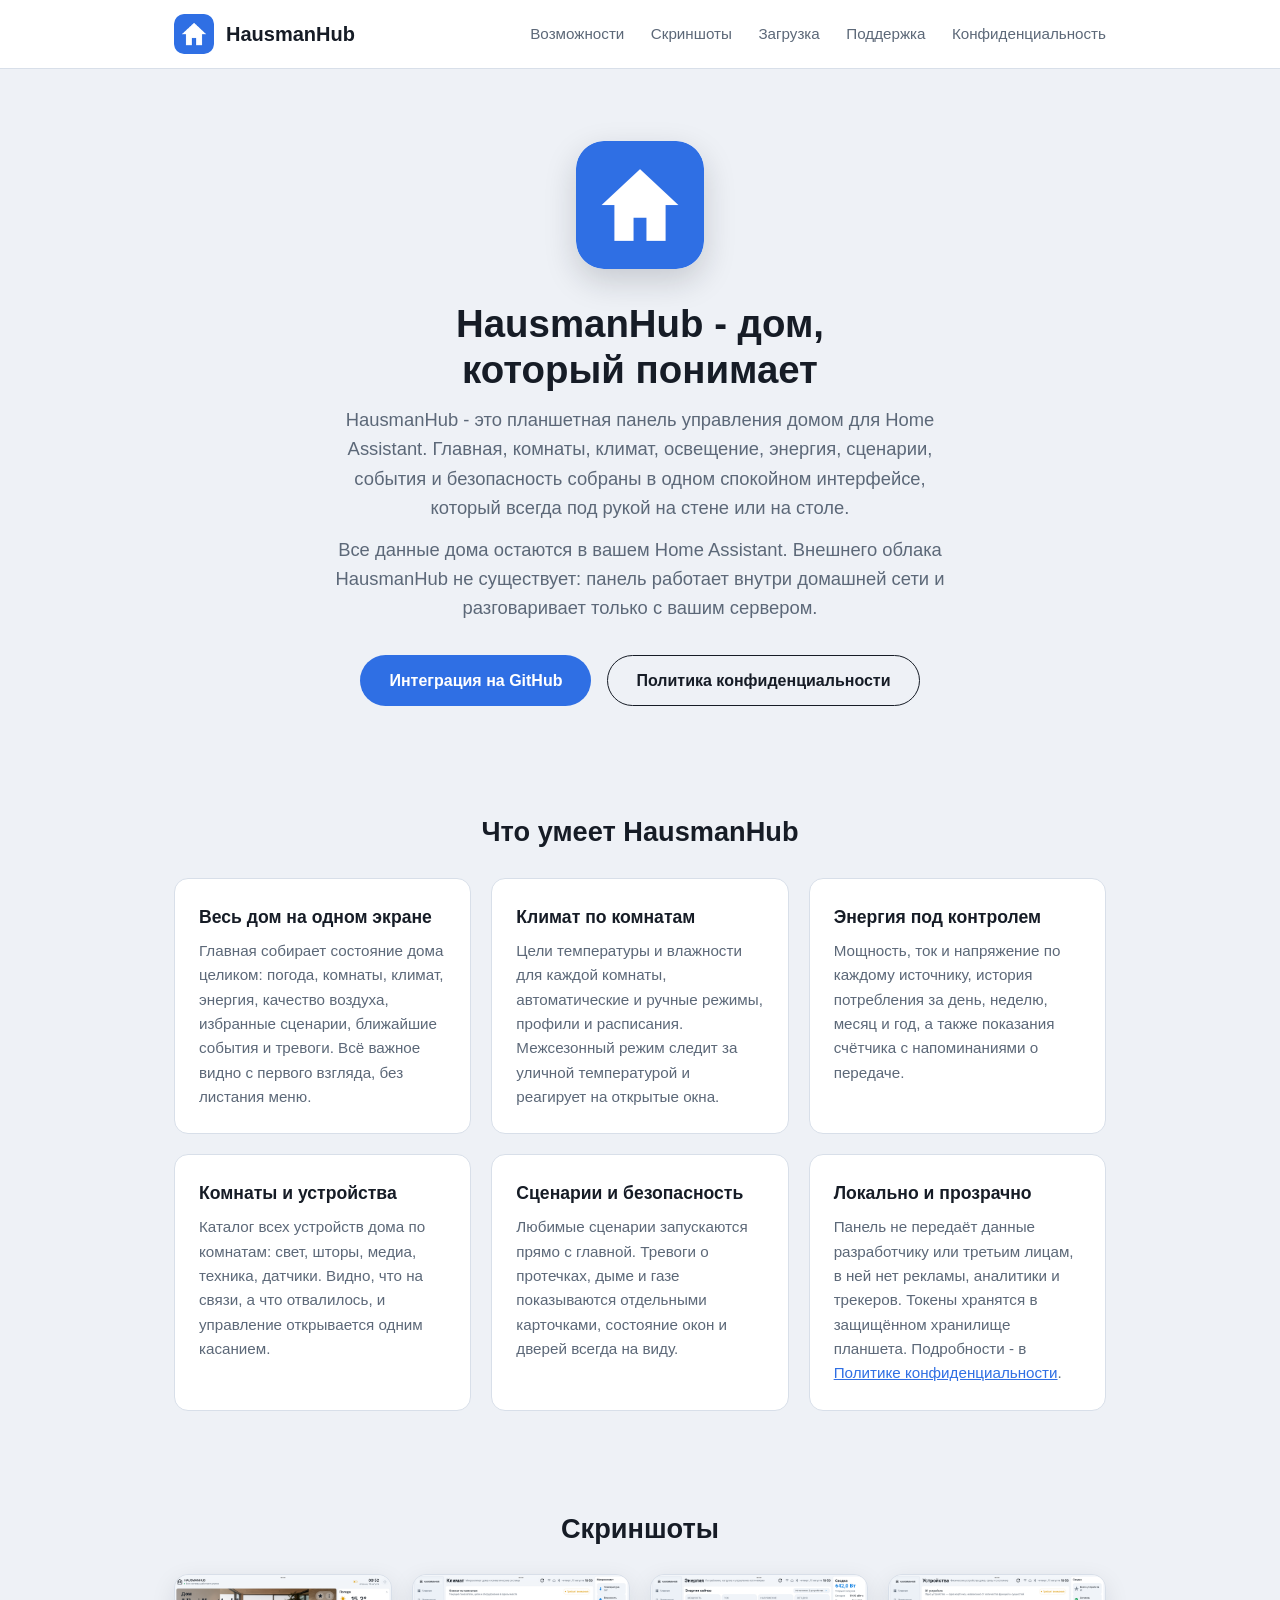
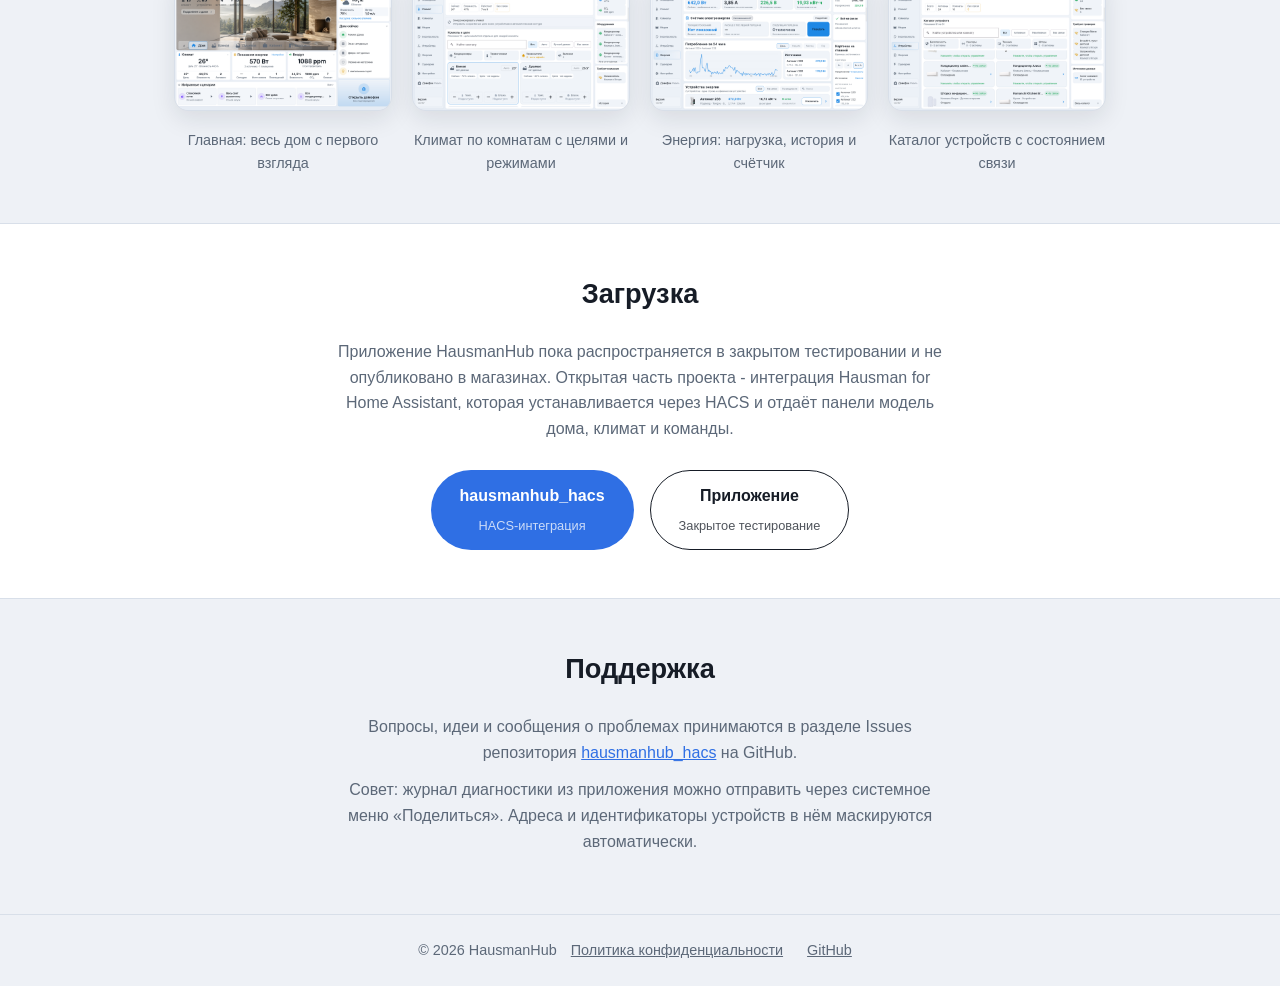
==== index.html @ b97f10c4 "site: продуктовый сайт hausmanhub.ru (главная, политика конфиденциальности, ассеты)" ====
<!DOCTYPE html>
<html lang="ru">
<head>
  <meta charset="UTF-8">
  <meta name="viewport" content="width=device-width, initial-scale=1.0">
  <title>HausmanHub - дом, который понимает</title>
  <meta name="description" content="HausmanHub - планшетная панель управления домом для Home Assistant: главная, комнаты, климат, освещение, энергия, сценарии, события и безопасность. Все данные остаются в вашем Home Assistant.">
  <link rel="canonical" href="https://hausmanhub.ru/">
  <link rel="redirect_uri" href="hausmanhub://auth-callback">
  <link rel="icon" type="image/png" href="assets/favicon-64.png">
  <link rel="apple-touch-icon" href="assets/apple-touch-icon.png">
  <link rel="stylesheet" href="styles.css">
</head>
<body>
  <header class="site-header">
    <div class="container">
      <a class="brand" href="./">
        <img src="assets/favicon-64.png" alt="Логотип HausmanHub">
        HausmanHub
      </a>
      <nav class="site-nav">
        <a href="#features">Возможности</a>
        <a href="#screenshots">Скриншоты</a>
        <a href="#download">Загрузка</a>
        <a href="#support">Поддержка</a>
        <a href="privacy.html">Конфиденциальность</a>
      </nav>
    </div>
  </header>

  <main>
    <section class="hero">
      <div class="container">
        <img class="app-icon" src="assets/icon-512.png" alt="Иконка HausmanHub">
        <h1>HausmanHub - дом,<br>который понимает</h1>
        <p class="tagline">
          HausmanHub - это планшетная панель управления домом для Home Assistant.
          Главная, комнаты, климат, освещение, энергия, сценарии, события и
          безопасность собраны в одном спокойном интерфейсе, который всегда под
          рукой на стене или на столе.
        </p>
        <p class="tagline">
          Все данные дома остаются в вашем Home Assistant. Внешнего облака
          HausmanHub не существует: панель работает внутри домашней сети и
          разговаривает только с вашим сервером.
        </p>
        <div class="button-row">
          <a class="btn btn-primary" href="https://github.com/shumkiiv/hausmanhub_hacs">Интеграция на GitHub</a>
          <a class="btn btn-secondary" href="privacy.html">Политика конфиденциальности</a>
        </div>
      </div>
    </section>

    <section id="features">
      <div class="container">
        <h2>Что умеет HausmanHub</h2>
        <div class="features-grid">
          <div class="feature-card">
            <h3>Весь дом на одном экране</h3>
            <p>
              Главная собирает состояние дома целиком: погода, комнаты, климат,
              энергия, качество воздуха, избранные сценарии, ближайшие события и
              тревоги. Всё важное видно с первого взгляда, без листания меню.
            </p>
          </div>
          <div class="feature-card">
            <h3>Климат по комнатам</h3>
            <p>
              Цели температуры и влажности для каждой комнаты, автоматические и
              ручные режимы, профили и расписания. Межсезонный режим следит за
              уличной температурой и реагирует на открытые окна.
            </p>
          </div>
          <div class="feature-card">
            <h3>Энергия под контролем</h3>
            <p>
              Мощность, ток и напряжение по каждому источнику, история
              потребления за день, неделю, месяц и год, а также показания
              счётчика с напоминаниями о передаче.
            </p>
          </div>
          <div class="feature-card">
            <h3>Комнаты и устройства</h3>
            <p>
              Каталог всех устройств дома по комнатам: свет, шторы, медиа,
              техника, датчики. Видно, что на связи, а что отвалилось, и
              управление открывается одним касанием.
            </p>
          </div>
          <div class="feature-card">
            <h3>Сценарии и безопасность</h3>
            <p>
              Любимые сценарии запускаются прямо с главной. Тревоги о протечках,
              дыме и газе показываются отдельными карточками, состояние окон и
              дверей всегда на виду.
            </p>
          </div>
          <div class="feature-card">
            <h3>Локально и прозрачно</h3>
            <p>
              Панель не передаёт данные разработчику или третьим лицам, в ней нет
              рекламы, аналитики и трекеров. Токены хранятся в защищённом
              хранилище планшета. Подробности - в
              <a href="privacy.html">Политике конфиденциальности</a>.
            </p>
          </div>
        </div>
      </div>
    </section>

    <section id="screenshots">
      <div class="container">
        <h2>Скриншоты</h2>
        <div class="screenshots-grid">
          <div class="screenshot-card">
            <img src="assets/screenshots/dashboard.png" alt="Главный экран HausmanHub: обзор дома, климат, энергия и сценарии" loading="lazy">
            <p>Главная: весь дом с первого взгляда</p>
          </div>
          <div class="screenshot-card">
            <img src="assets/screenshots/climate.png" alt="Экран климата HausmanHub: цели и режимы по комнатам" loading="lazy">
            <p>Климат по комнатам с целями и режимами</p>
          </div>
          <div class="screenshot-card">
            <img src="assets/screenshots/energy.png" alt="Экран энергии HausmanHub: нагрузка, история и показания счётчика" loading="lazy">
            <p>Энергия: нагрузка, история и счётчик</p>
          </div>
          <div class="screenshot-card">
            <img src="assets/screenshots/devices.png" alt="Каталог устройств HausmanHub с состоянием связи" loading="lazy">
            <p>Каталог устройств с состоянием связи</p>
          </div>
        </div>
      </div>
    </section>

    <section id="download" class="download">
      <div class="container">
        <h2>Загрузка</h2>
        <p>
          Приложение HausmanHub пока распространяется в закрытом тестировании и
          не опубликовано в магазинах. Открытая часть проекта - интеграция
          Hausman for Home Assistant, которая устанавливается через HACS и
          отдаёт панели модель дома, климат и команды.
        </p>
        <div class="button-row">
          <a class="btn btn-primary" href="https://github.com/shumkiiv/hausmanhub_hacs">hausmanhub_hacs<span class="btn-note">HACS-интеграция</span></a>
          <span class="btn btn-secondary">Приложение<span class="btn-note">Закрытое тестирование</span></span>
        </div>
      </div>
    </section>

    <section id="support" class="support">
      <div class="container">
        <h2>Поддержка</h2>
        <p>
          Вопросы, идеи и сообщения о проблемах принимаются в разделе Issues
          репозитория
          <a href="https://github.com/shumkiiv/hausmanhub_hacs/issues">hausmanhub_hacs</a>
          на GitHub.
        </p>
        <p>
          Совет: журнал диагностики из приложения можно отправить через
          системное меню «Поделиться». Адреса и идентификаторы устройств в нём
          маскируются автоматически.
        </p>
      </div>
    </section>
  </main>

  <footer class="site-footer">
    <div class="container">
      &copy; 2026 HausmanHub
      <a href="privacy.html">Политика конфиденциальности</a>
      <a href="https://github.com/shumkiiv/hausmanhub_hacs">GitHub</a>
    </div>
  </footer>
</body>
</html>
---- styles.css ----
:root {
  --ink: #161C26;
  --ink-soft: #5C6878;
  --accent: #2F6FE4;
  --accent-dark: #2559B8;
  --bg: #EEF1F6;
  --card: #ffffff;
  --line: #D8DFE9;
  --radius: 14px;
}

* {
  box-sizing: border-box;
}

body {
  margin: 0;
  font-family: "Segoe UI", Roboto, "Helvetica Neue", Arial, sans-serif;
  color: var(--ink);
  background: var(--bg);
  line-height: 1.6;
}

.container {
  max-width: 980px;
  margin: 0 auto;
  padding: 0 24px;
}

/* Header */
.site-header {
  border-bottom: 1px solid var(--line);
  background: var(--card);
}

.site-header .container {
  display: flex;
  align-items: center;
  justify-content: space-between;
  padding-top: 14px;
  padding-bottom: 14px;
}

.brand {
  display: flex;
  align-items: center;
  gap: 12px;
  text-decoration: none;
  color: var(--ink);
  font-weight: 700;
  font-size: 1.25rem;
}

.brand img {
  width: 40px;
  height: 40px;
  border-radius: 10px;
}

.site-nav a {
  margin-left: 22px;
  color: var(--ink-soft);
  text-decoration: none;
  font-size: 0.95rem;
}

.site-nav a:hover {
  color: var(--accent);
}

/* Hero */
.hero {
  padding: 72px 0 56px;
  text-align: center;
}

.hero img.app-icon {
  width: 128px;
  height: 128px;
  border-radius: 28px;
  box-shadow: 0 12px 32px rgba(22, 28, 38, 0.18);
}

.hero h1 {
  margin: 24px 0 12px;
  font-size: 2.4rem;
  line-height: 1.2;
}

.hero p.tagline {
  max-width: 640px;
  margin: 0 auto 32px;
  font-size: 1.15rem;
  color: var(--ink-soft);
}

.hero p.tagline + p.tagline {
  margin-top: -20px;
}

.button-row {
  display: flex;
  gap: 16px;
  justify-content: center;
  flex-wrap: wrap;
}

.btn {
  display: inline-block;
  padding: 12px 28px;
  border-radius: 999px;
  text-decoration: none;
  font-weight: 600;
  font-size: 1rem;
  border: 1px solid transparent;
}

.btn-primary {
  background: var(--accent);
  color: #fff;
}

.btn-primary:hover {
  background: var(--accent-dark);
}

.btn-secondary {
  border-color: var(--ink);
  color: var(--ink);
  background: transparent;
}

.btn-secondary:hover {
  background: var(--ink);
  color: #fff;
}

.btn-note {
  display: block;
  margin-top: 8px;
  font-size: 0.8rem;
  font-weight: 400;
  opacity: 0.75;
}

/* Sections */
section {
  padding: 48px 0;
}

section h2 {
  font-size: 1.7rem;
  margin: 0 0 24px;
  text-align: center;
}

.features-grid {
  display: grid;
  grid-template-columns: repeat(auto-fit, minmax(280px, 1fr));
  gap: 20px;
}

.feature-card {
  background: var(--card);
  border: 1px solid var(--line);
  border-radius: var(--radius);
  padding: 24px;
}

.feature-card h3 {
  margin: 0 0 8px;
  font-size: 1.1rem;
}

.feature-card p {
  margin: 0;
  color: var(--ink-soft);
  font-size: 0.95rem;
}

.feature-card a {
  color: var(--accent);
}

.feature-card ul {
  margin: 0;
  padding-left: 20px;
  color: var(--ink-soft);
  font-size: 0.95rem;
}

/* Screenshots */
.screenshots-grid {
  display: grid;
  grid-template-columns: repeat(auto-fit, minmax(200px, 1fr));
  gap: 20px;
}

.screenshot-card {
  text-align: center;
}

.screenshot-card img {
  width: 100%;
  border-radius: var(--radius);
  border: 1px solid var(--line);
  box-shadow: 0 8px 24px rgba(22, 28, 38, 0.1);
  background: var(--card);
}

.screenshot-card p {
  margin: 10px 0 0;
  color: var(--ink-soft);
  font-size: 0.9rem;
}

.download {
  background: var(--card);
  border-top: 1px solid var(--line);
  border-bottom: 1px solid var(--line);
  text-align: center;
}

.download p {
  color: var(--ink-soft);
  max-width: 620px;
  margin: 0 auto 28px;
}

.support {
  text-align: center;
}

.support p {
  color: var(--ink-soft);
  max-width: 620px;
  margin: 0 auto 12px;
}

.support a {
  color: var(--accent);
}

/* Footer */
.site-footer {
  border-top: 1px solid var(--line);
  padding: 24px 0;
  text-align: center;
  color: var(--ink-soft);
  font-size: 0.9rem;
}

.site-footer a {
  color: var(--ink-soft);
  margin: 0 10px;
}

/* Privacy page */
.legal {
  max-width: 760px;
  margin: 0 auto;
  padding: 48px 24px 72px;
}

.legal h1 {
  font-size: 2rem;
  margin-bottom: 4px;
}

.legal .updated {
  color: var(--ink-soft);
  font-size: 0.9rem;
  margin-bottom: 32px;
}

.legal h2 {
  font-size: 1.25rem;
  margin-top: 36px;
}

.legal p,
.legal li {
  color: var(--ink-soft);
}

.legal a {
  color: var(--accent);
}

@media (max-width: 600px) {
  .hero h1 {
    font-size: 1.8rem;
  }

  .site-nav a {
    margin-left: 14px;
    font-size: 0.85rem;
  }
}
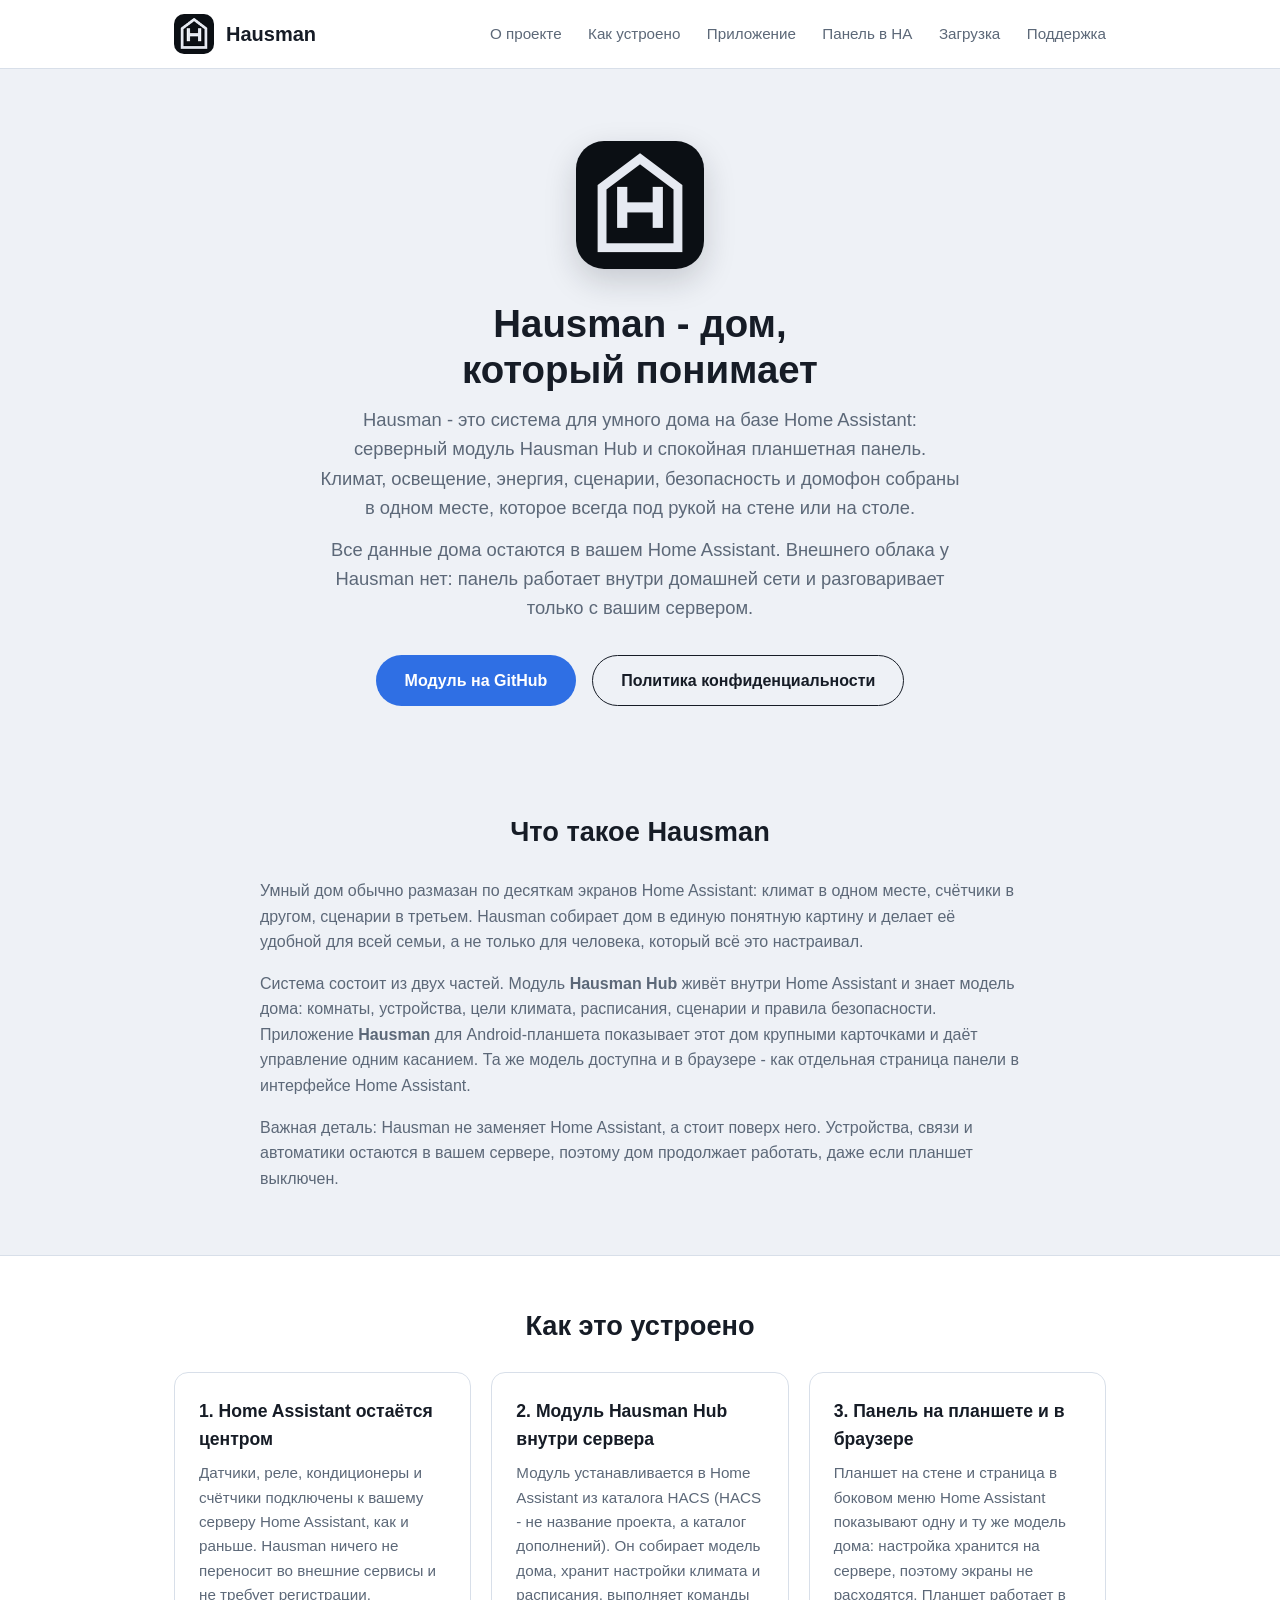
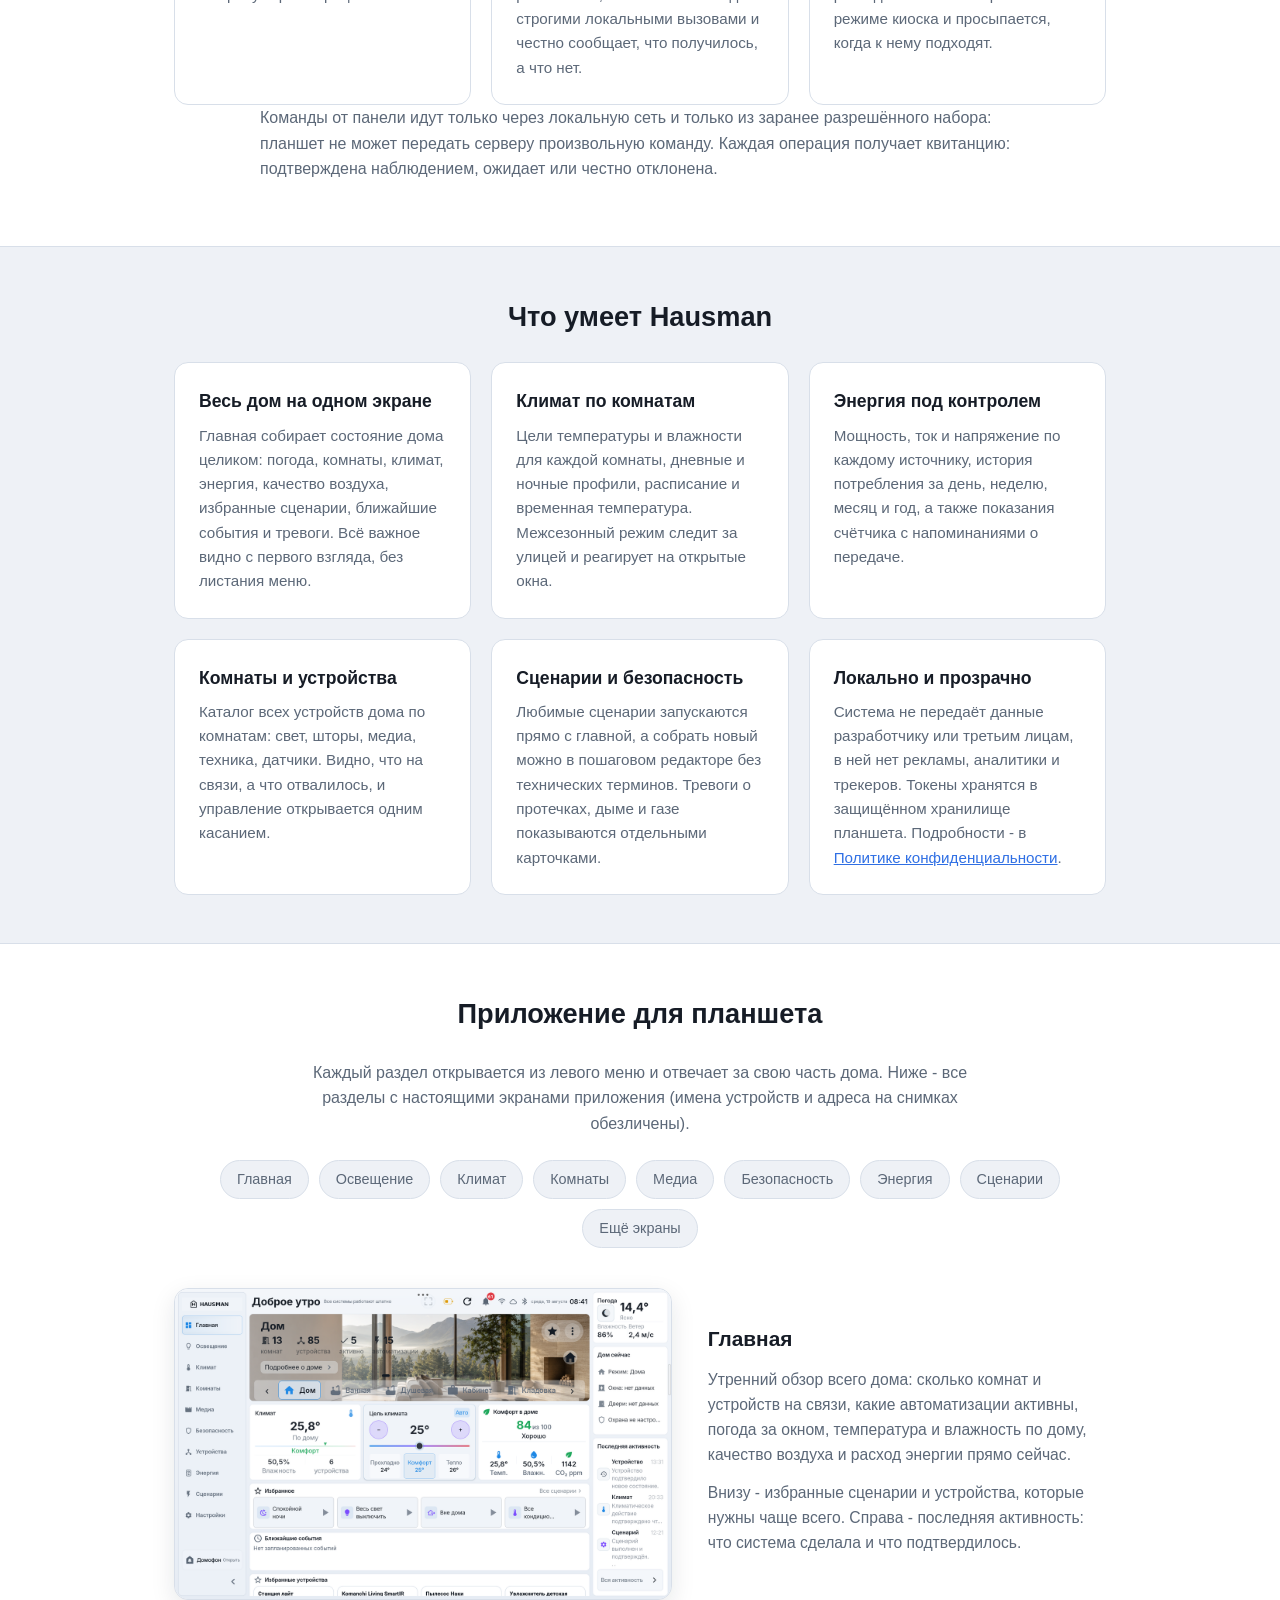
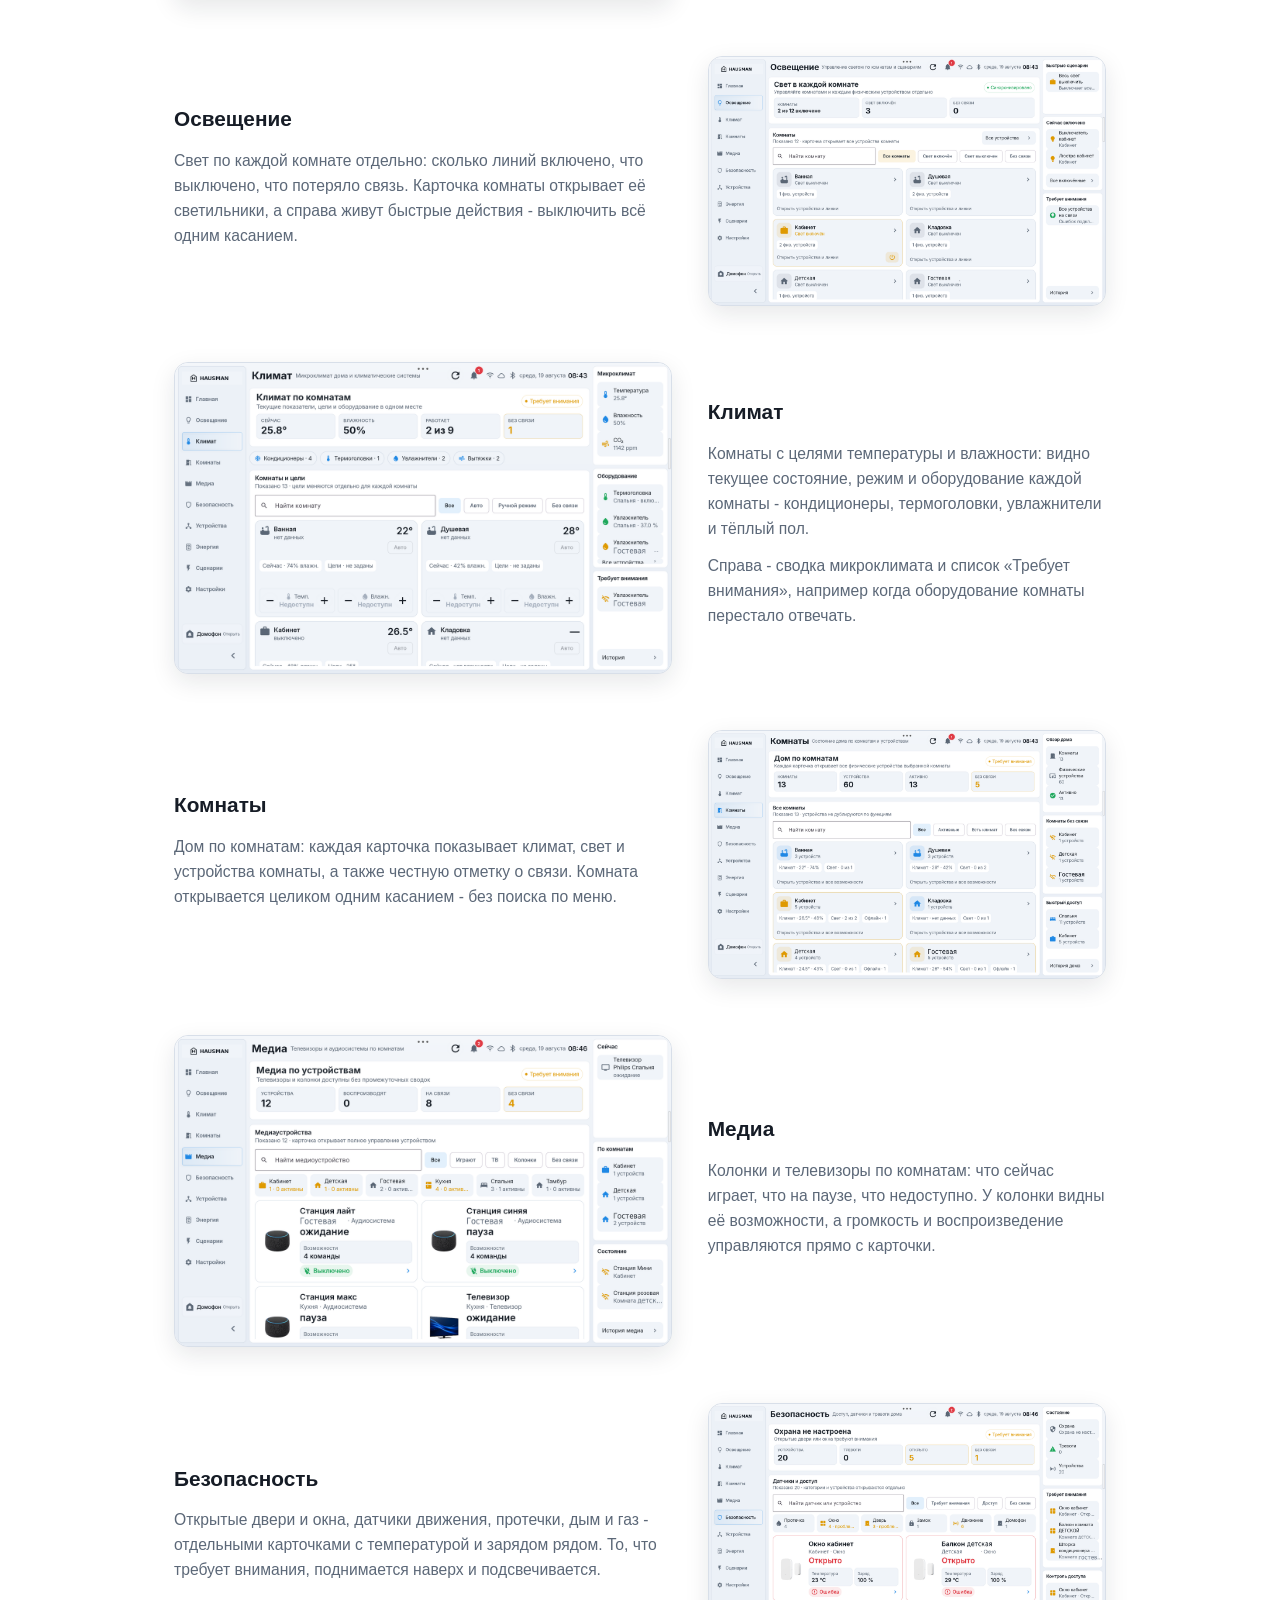
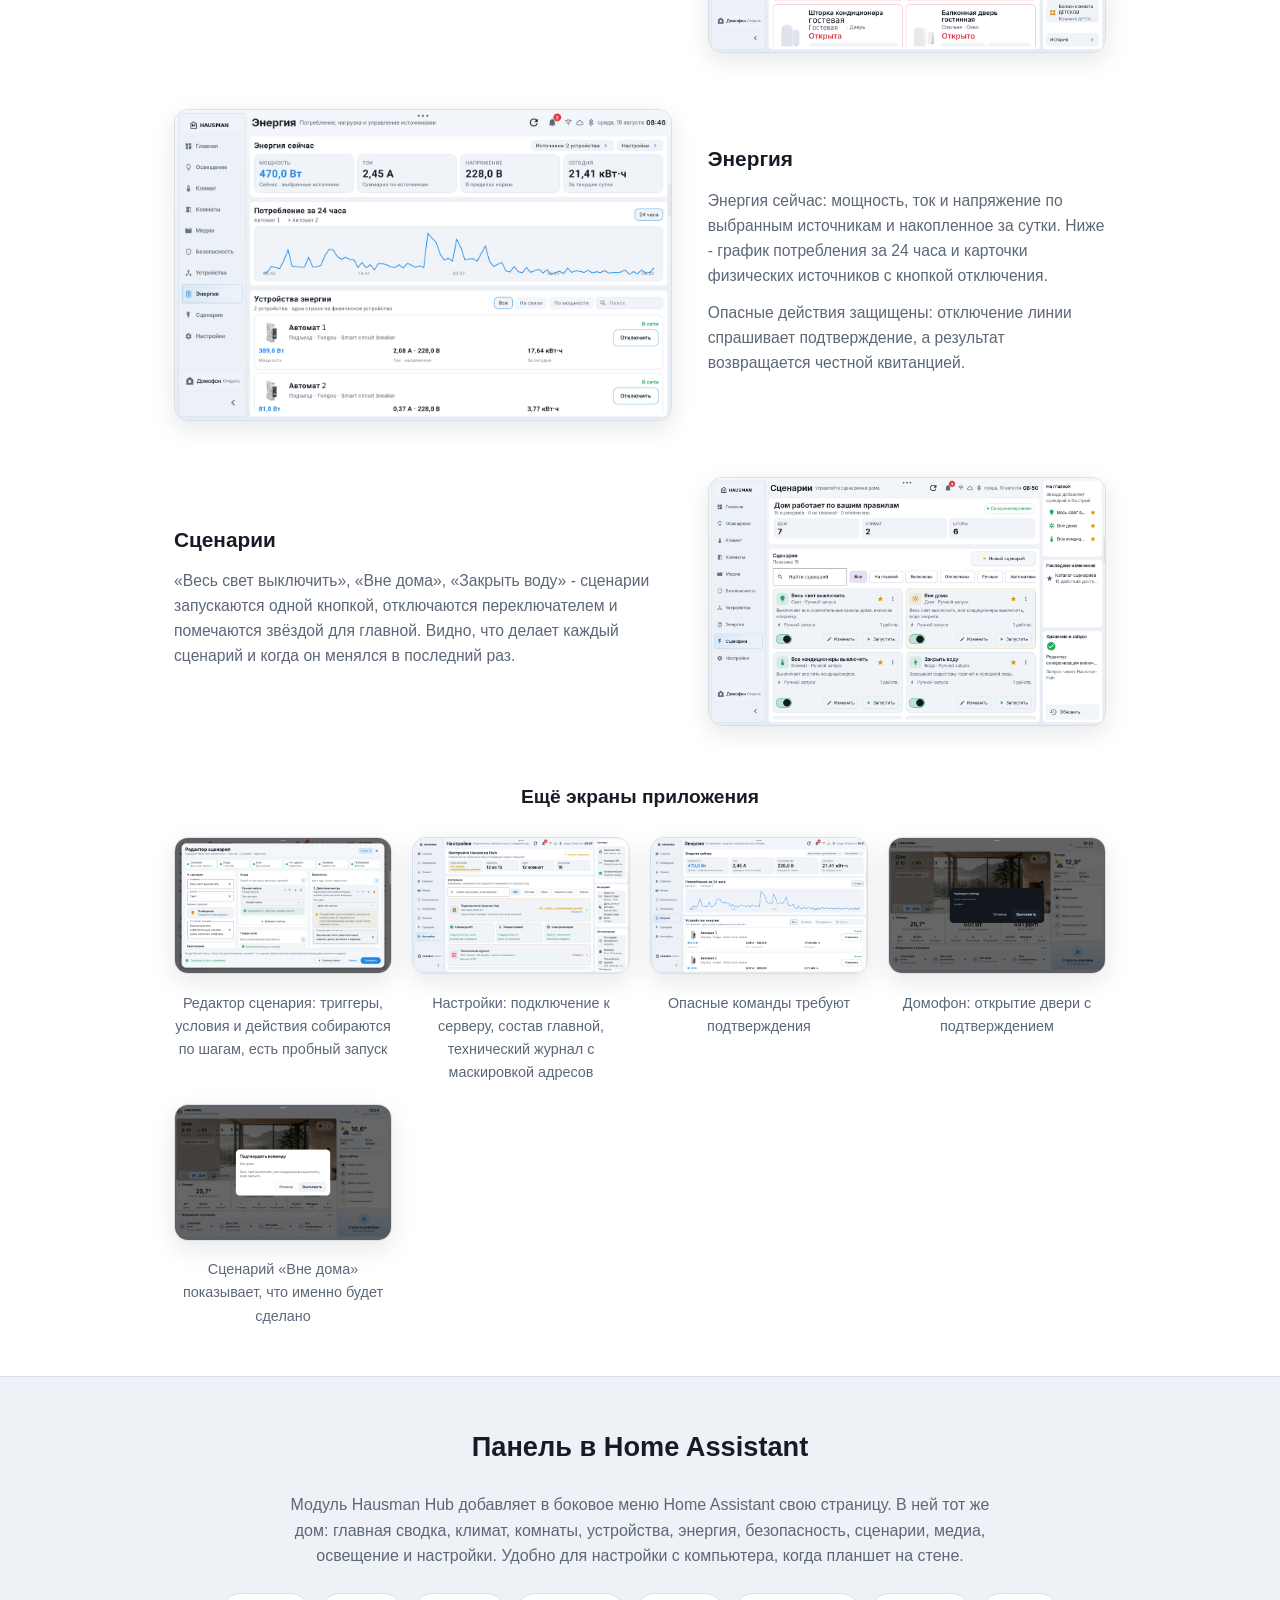
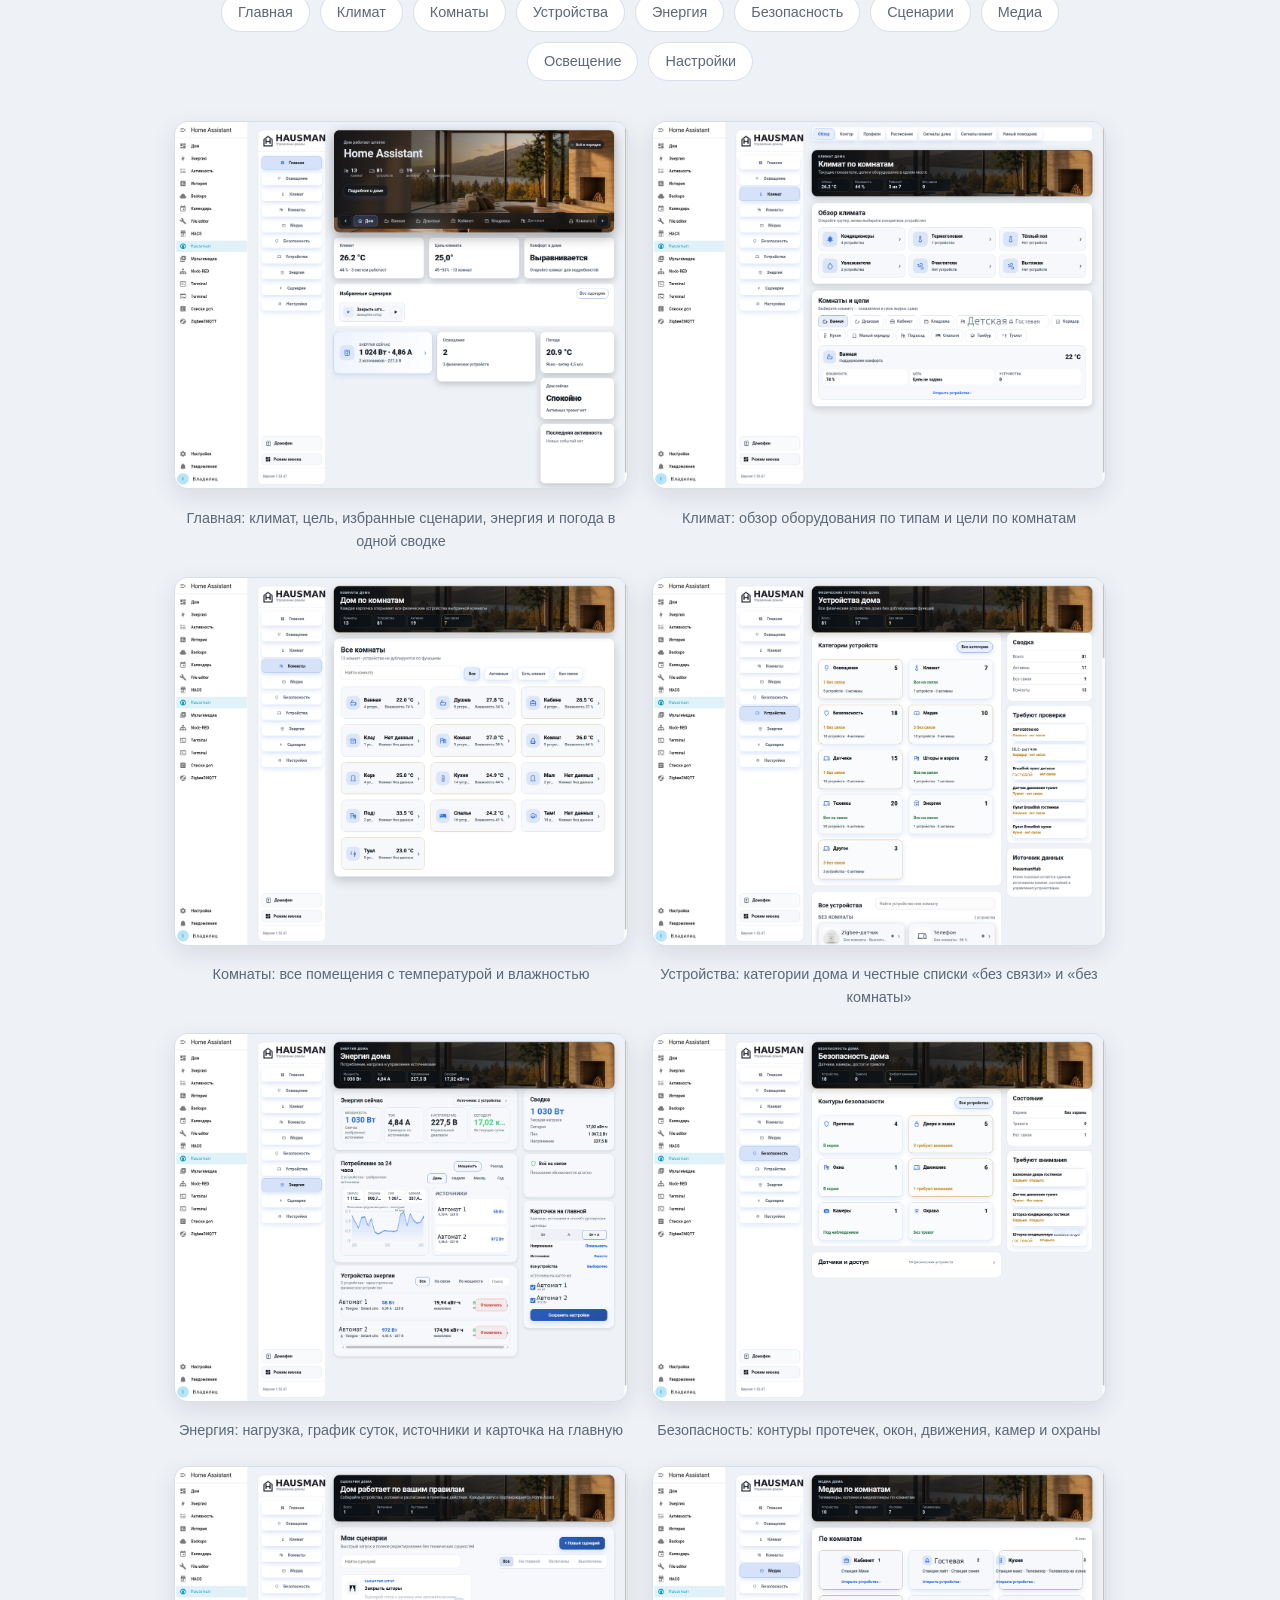
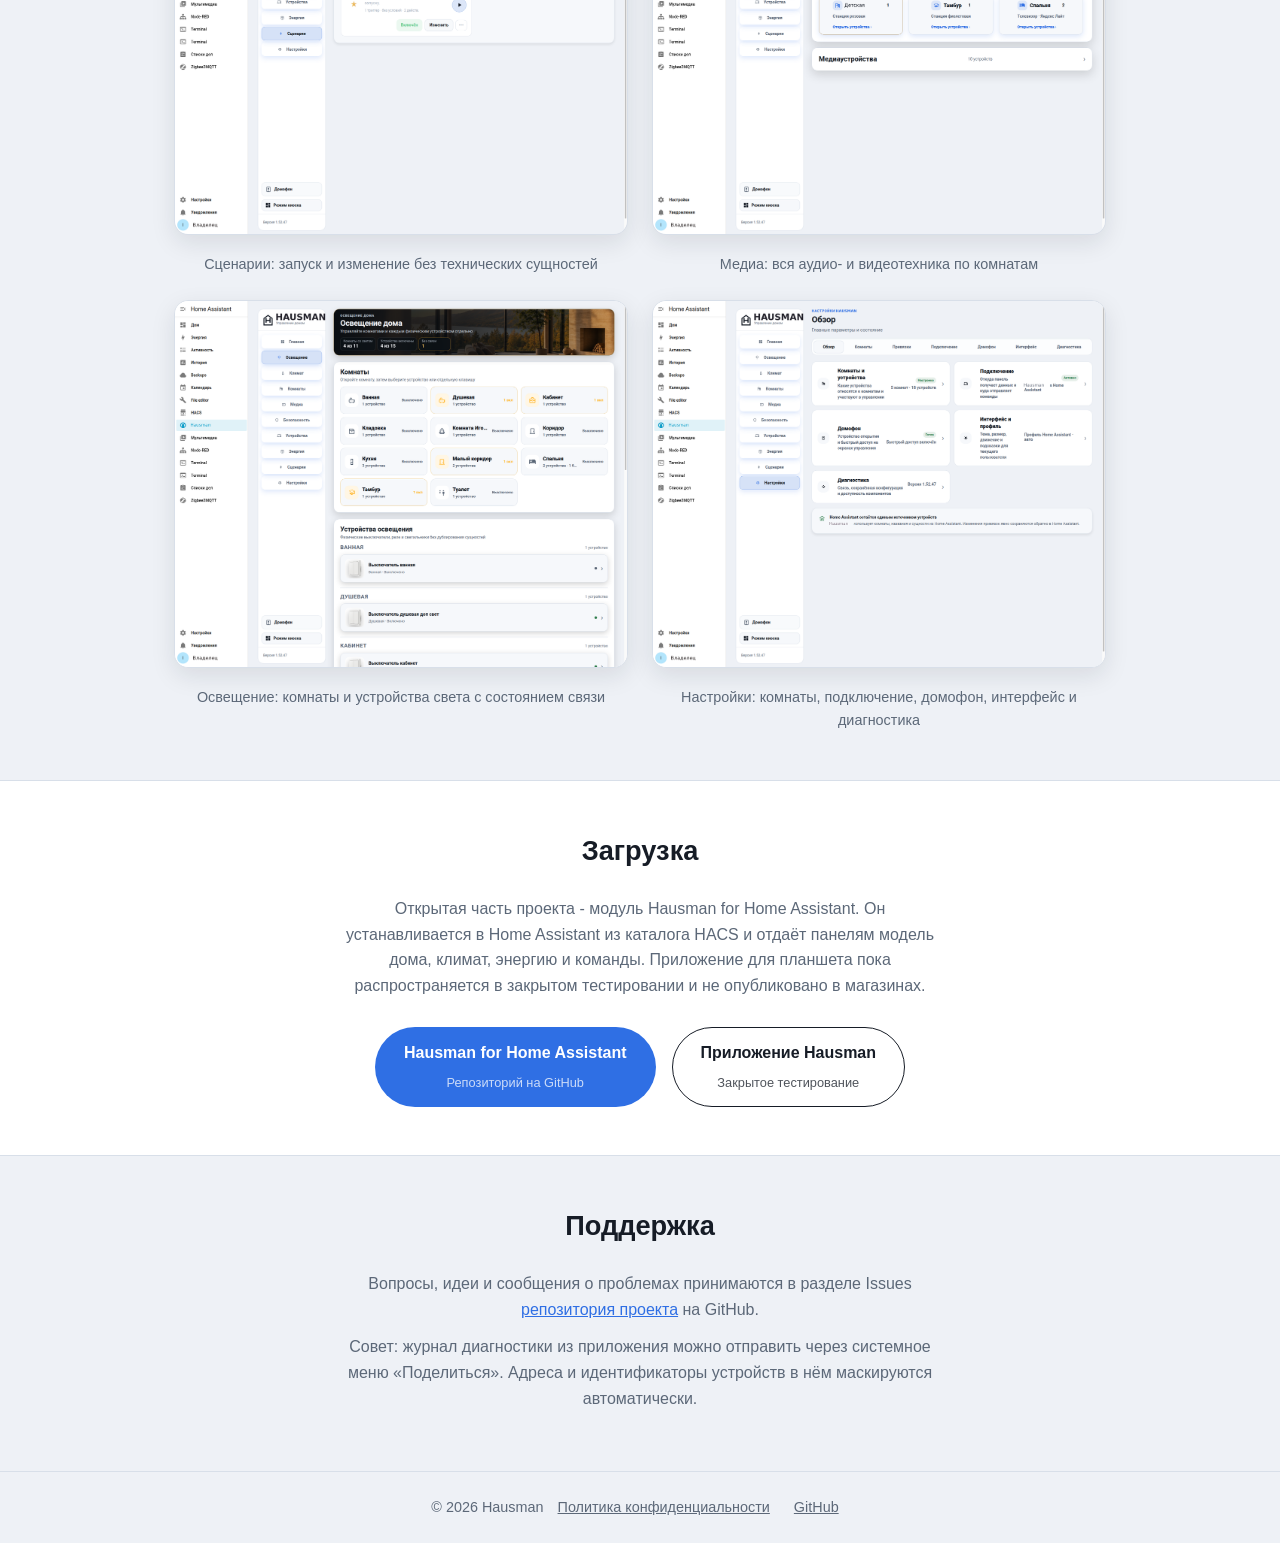
==== commit 3b4c72b4: "site: бренд Hausman, полное описание с экранами приложения и панели, настоящий логотип - визуальный " ====
--- a/index.html
+++ b/index.html
@@ -3,8 +3,8 @@
 <head>
   <meta charset="UTF-8">
   <meta name="viewport" content="width=device-width, initial-scale=1.0">
-  <title>HausmanHub - дом, который понимает</title>
-  <meta name="description" content="HausmanHub - планшетная панель управления домом для Home Assistant: главная, комнаты, климат, освещение, энергия, сценарии, события и безопасность. Все данные остаются в вашем Home Assistant.">
+  <title>Hausman - дом, который понимает</title>
+  <meta name="description" content="Hausman - система для умного дома на базе Home Assistant: планшетная панель и серверный модуль. Климат, освещение, энергия, сценарии, безопасность и домофон в одном спокойном интерфейсе. Все данные остаются в вашем доме.">
   <link rel="canonical" href="https://hausmanhub.ru/">
   <link rel="redirect_uri" href="hausmanhub://auth-callback">
   <link rel="icon" type="image/png" href="assets/favicon-64.png">
@@ -15,15 +15,16 @@
   <header class="site-header">
     <div class="container">
       <a class="brand" href="./">
-        <img src="assets/favicon-64.png" alt="Логотип HausmanHub">
-        HausmanHub
+        <img src="assets/favicon-64.png" alt="Логотип Hausman">
+        Hausman
       </a>
       <nav class="site-nav">
-        <a href="#features">Возможности</a>
-        <a href="#screenshots">Скриншоты</a>
+        <a href="#about">О проекте</a>
+        <a href="#how">Как устроено</a>
+        <a href="#app">Приложение</a>
+        <a href="#ha">Панель в HA</a>
         <a href="#download">Загрузка</a>
         <a href="#support">Поддержка</a>
-        <a href="privacy.html">Конфиденциальность</a>
       </nav>
     </div>
   </header>
@@ -31,29 +32,101 @@
   <main>
     <section class="hero">
       <div class="container">
-        <img class="app-icon" src="assets/icon-512.png" alt="Иконка HausmanHub">
-        <h1>HausmanHub - дом,<br>который понимает</h1>
+        <img class="app-icon" src="assets/icon-512.png" alt="Иконка Hausman">
+        <h1>Hausman - дом,<br>который понимает</h1>
         <p class="tagline">
-          HausmanHub - это планшетная панель управления домом для Home Assistant.
-          Главная, комнаты, климат, освещение, энергия, сценарии, события и
-          безопасность собраны в одном спокойном интерфейсе, который всегда под
-          рукой на стене или на столе.
+          Hausman - это система для умного дома на базе Home Assistant:
+          серверный модуль Hausman Hub и спокойная планшетная панель.
+          Климат, освещение, энергия, сценарии, безопасность и домофон
+          собраны в одном месте, которое всегда под рукой на стене или на столе.
         </p>
         <p class="tagline">
           Все данные дома остаются в вашем Home Assistant. Внешнего облака
-          HausmanHub не существует: панель работает внутри домашней сети и
-          разговаривает только с вашим сервером.
+          у Hausman нет: панель работает внутри домашней сети и разговаривает
+          только с вашим сервером.
         </p>
         <div class="button-row">
-          <a class="btn btn-primary" href="https://github.com/shumkiiv/hausmanhub_hacs">Интеграция на GitHub</a>
+          <a class="btn btn-primary" href="https://github.com/shumkiiv/hausmanhub_hacs">Модуль на GitHub</a>
           <a class="btn btn-secondary" href="privacy.html">Политика конфиденциальности</a>
         </div>
       </div>
     </section>
 
+    <section id="about">
+      <div class="container">
+        <h2>Что такое Hausman</h2>
+        <div class="prose">
+          <p>
+            Умный дом обычно размазан по десяткам экранов Home Assistant:
+            климат в одном месте, счётчики в другом, сценарии в третьем.
+            Hausman собирает дом в единую понятную картину и делает её
+            удобной для всей семьи, а не только для человека, который всё это
+            настраивал.
+          </p>
+          <p>
+            Система состоит из двух частей. Модуль <strong>Hausman Hub</strong>
+            живёт внутри Home Assistant и знает модель дома: комнаты,
+            устройства, цели климата, расписания, сценарии и правила
+            безопасности. Приложение <strong>Hausman</strong> для
+            Android-планшета показывает этот дом крупными карточками и даёт
+            управление одним касанием. Та же модель доступна и в браузере -
+            как отдельная страница панели в интерфейсе Home Assistant.
+          </p>
+          <p>
+            Важная деталь: Hausman не заменяет Home Assistant, а стоит поверх
+            него. Устройства, связи и автоматики остаются в вашем сервере,
+            поэтому дом продолжает работать, даже если планшет выключен.
+          </p>
+        </div>
+      </div>
+    </section>
+
+    <section id="how" class="alt">
+      <div class="container">
+        <h2>Как это устроено</h2>
+        <div class="features-grid">
+          <div class="feature-card">
+            <h3>1. Home Assistant остаётся центром</h3>
+            <p>
+              Датчики, реле, кондиционеры и счётчики подключены к вашему
+              серверу Home Assistant, как и раньше. Hausman ничего не переносит
+              во внешние сервисы и не требует регистрации.
+            </p>
+          </div>
+          <div class="feature-card">
+            <h3>2. Модуль Hausman Hub внутри сервера</h3>
+            <p>
+              Модуль устанавливается в Home Assistant из каталога HACS
+              (HACS - не название проекта, а каталог дополнений). Он собирает
+              модель дома, хранит настройки климата и расписания, выполняет
+              команды строгими локальными вызовами и честно сообщает, что
+              получилось, а что нет.
+            </p>
+          </div>
+          <div class="feature-card">
+            <h3>3. Панель на планшете и в браузере</h3>
+            <p>
+              Планшет на стене и страница в боковом меню Home Assistant
+              показывают одну и ту же модель дома: настройка хранится на
+              сервере, поэтому экраны не расходятся. Планшет работает в режиме
+              киоска и просыпается, когда к нему подходят.
+            </p>
+          </div>
+        </div>
+        <div class="prose">
+          <p>
+            Команды от панели идут только через локальную сеть и только из
+            заранее разрешённого набора: планшет не может передать серверу
+            произвольную команду. Каждая операция получает квитанцию:
+            подтверждена наблюдением, ожидает или честно отклонена.
+          </p>
+        </div>
+      </div>
+    </section>
+
     <section id="features">
       <div class="container">
-        <h2>Что умеет HausmanHub</h2>
+        <h2>Что умеет Hausman</h2>
         <div class="features-grid">
           <div class="feature-card">
             <h3>Весь дом на одном экране</h3>
@@ -66,9 +139,9 @@
           <div class="feature-card">
             <h3>Климат по комнатам</h3>
             <p>
-              Цели температуры и влажности для каждой комнаты, автоматические и
-              ручные режимы, профили и расписания. Межсезонный режим следит за
-              уличной температурой и реагирует на открытые окна.
+              Цели температуры и влажности для каждой комнаты, дневные и ночные
+              профили, расписание и временная температура. Межсезонный режим
+              следит за улицей и реагирует на открытые окна.
             </p>
           </div>
           <div class="feature-card">
@@ -90,16 +163,16 @@
           <div class="feature-card">
             <h3>Сценарии и безопасность</h3>
             <p>
-              Любимые сценарии запускаются прямо с главной. Тревоги о протечках,
-              дыме и газе показываются отдельными карточками, состояние окон и
-              дверей всегда на виду.
+              Любимые сценарии запускаются прямо с главной, а собрать новый
+              можно в пошаговом редакторе без технических терминов. Тревоги о
+              протечках, дыме и газе показываются отдельными карточками.
             </p>
           </div>
           <div class="feature-card">
             <h3>Локально и прозрачно</h3>
             <p>
-              Панель не передаёт данные разработчику или третьим лицам, в ней нет
-              рекламы, аналитики и трекеров. Токены хранятся в защищённом
+              Система не передаёт данные разработчику или третьим лицам, в ней
+              нет рекламы, аналитики и трекеров. Токены хранятся в защищённом
               хранилище планшета. Подробности - в
               <a href="privacy.html">Политике конфиденциальности</a>.
             </p>
@@ -108,25 +181,225 @@
       </div>
     </section>
 
-    <section id="screenshots">
-      <div class="container">
-        <h2>Скриншоты</h2>
-        <div class="screenshots-grid">
+    <section id="app" class="alt">
+      <div class="container">
+        <h2>Приложение для планшета</h2>
+        <p class="section-lead">
+          Каждый раздел открывается из левого меню и отвечает за свою часть
+          дома. Ниже - все разделы с настоящими экранами приложения
+          (имена устройств и адреса на снимках обезличены).
+        </p>
+        <nav class="chips" aria-label="Разделы приложения">
+          <a href="#app-home">Главная</a>
+          <a href="#app-light">Освещение</a>
+          <a href="#app-climate">Климат</a>
+          <a href="#app-rooms">Комнаты</a>
+          <a href="#app-media">Медиа</a>
+          <a href="#app-security">Безопасность</a>
+          <a href="#app-energy">Энергия</a>
+          <a href="#app-scenarios">Сценарии</a>
+          <a href="#app-more">Ещё экраны</a>
+        </nav>
+
+        <div class="shot-row" id="app-home">
+          <img src="assets/screenshots/app-home.png" alt="Главный экран Hausman: обзор дома, климат, энергия, воздух и избранные сценарии" loading="lazy">
+          <div>
+            <h3>Главная</h3>
+            <p>
+              Утренний обзор всего дома: сколько комнат и устройств на связи,
+              какие автоматизации активны, погода за окном, температура и
+              влажность по дому, качество воздуха и расход энергии прямо
+              сейчас.
+            </p>
+            <p>
+              Внизу - избранные сценарии и устройства, которые нужны чаще
+              всего. Справа - последняя активность: что система сделала и что
+              подтвердилось.
+            </p>
+          </div>
+        </div>
+
+        <div class="shot-row rev" id="app-light">
+          <img src="assets/screenshots/app-light.png" alt="Раздел освещения Hausman: свет по комнатам и быстрые действия" loading="lazy">
+          <div>
+            <h3>Освещение</h3>
+            <p>
+              Свет по каждой комнате отдельно: сколько линий включено, что
+              выключено, что потеряло связь. Карточка комнаты открывает её
+              светильники, а справа живут быстрые действия - выключить всё
+              одним касанием.
+            </p>
+          </div>
+        </div>
+
+        <div class="shot-row" id="app-climate">
+          <img src="assets/screenshots/app-climate.png" alt="Раздел климата Hausman: цели и режимы по комнатам, микроклимат дома" loading="lazy">
+          <div>
+            <h3>Климат</h3>
+            <p>
+              Комнаты с целями температуры и влажности: видно текущее
+              состояние, режим и оборудование каждой комнаты - кондиционеры,
+              термоголовки, увлажнители и тёплый пол.
+            </p>
+            <p>
+              Справа - сводка микроклимата и список «Требует внимания»,
+              например когда оборудование комнаты перестало отвечать.
+            </p>
+          </div>
+        </div>
+
+        <div class="shot-row rev" id="app-rooms">
+          <img src="assets/screenshots/app-rooms.png" alt="Раздел комнат Hausman: карточки комнат с климатом, светом и связью" loading="lazy">
+          <div>
+            <h3>Комнаты</h3>
+            <p>
+              Дом по комнатам: каждая карточка показывает климат, свет и
+              устройства комнаты, а также честную отметку о связи. Комната
+              открывается целиком одним касанием - без поиска по меню.
+            </p>
+          </div>
+        </div>
+
+        <div class="shot-row" id="app-media">
+          <img src="assets/screenshots/app-media.png" alt="Раздел медиа Hausman: колонки и телевизоры по комнатам с управлением" loading="lazy">
+          <div>
+            <h3>Медиа</h3>
+            <p>
+              Колонки и телевизоры по комнатам: что сейчас играет, что на
+              паузе, что недоступно. У колонки видны её возможности, а
+              громкость и воспроизведение управляются прямо с карточки.
+            </p>
+          </div>
+        </div>
+
+        <div class="shot-row rev" id="app-security">
+          <img src="assets/screenshots/app-security.png" alt="Раздел безопасности Hausman: окна, двери, датчики и тревоги" loading="lazy">
+          <div>
+            <h3>Безопасность</h3>
+            <p>
+              Открытые двери и окна, датчики движения, протечки, дым и газ -
+              отдельными карточками с температурой и зарядом рядом. То, что
+              требует внимания, поднимается наверх и подсвечивается.
+            </p>
+          </div>
+        </div>
+
+        <div class="shot-row" id="app-energy">
+          <img src="assets/screenshots/app-energy.png" alt="Раздел энергии Hausman: мощность, ток, напряжение и история потребления" loading="lazy">
+          <div>
+            <h3>Энергия</h3>
+            <p>
+              Энергия сейчас: мощность, ток и напряжение по выбранным
+              источникам и накопленное за сутки. Ниже - график потребления за
+              24 часа и карточки физических источников с кнопкой отключения.
+            </p>
+            <p>
+              Опасные действия защищены: отключение линии спрашивает
+              подтверждение, а результат возвращается честной квитанцией.
+            </p>
+          </div>
+        </div>
+
+        <div class="shot-row rev" id="app-scenarios">
+          <img src="assets/screenshots/app-scenarios.png" alt="Раздел сценариев Hausman: список сценариев с запуском и переключателями" loading="lazy">
+          <div>
+            <h3>Сценарии</h3>
+            <p>
+              «Весь свет выключить», «Вне дома», «Закрыть воду» - сценарии
+              запускаются одной кнопкой, отключаются переключателем и
+              помечаются звёздой для главной. Видно, что делает каждый
+              сценарий и когда он менялся в последний раз.
+            </p>
+          </div>
+        </div>
+
+        <h3 class="more-title" id="app-more">Ещё экраны приложения</h3>
+        <div class="cards-5">
           <div class="screenshot-card">
-            <img src="assets/screenshots/dashboard.png" alt="Главный экран HausmanHub: обзор дома, климат, энергия и сценарии" loading="lazy">
-            <p>Главная: весь дом с первого взгляда</p>
+            <img src="assets/screenshots/app-editor.png" alt="Редактор сценария Hausman: шаги когда, если и что сделать" loading="lazy">
+            <p>Редактор сценария: триггеры, условия и действия собираются по шагам, есть пробный запуск</p>
           </div>
           <div class="screenshot-card">
-            <img src="assets/screenshots/climate.png" alt="Экран климата HausmanHub: цели и режимы по комнатам" loading="lazy">
-            <p>Климат по комнатам с целями и режимами</p>
+            <img src="assets/screenshots/app-settings.png" alt="Настройки Hausman: подключение, комнаты в херо, журнал диагностики" loading="lazy">
+            <p>Настройки: подключение к серверу, состав главной, технический журнал с маскировкой адресов</p>
           </div>
           <div class="screenshot-card">
-            <img src="assets/screenshots/energy.png" alt="Экран энергии HausmanHub: нагрузка, история и показания счётчика" loading="lazy">
-            <p>Энергия: нагрузка, история и счётчик</p>
+            <img src="assets/screenshots/app-confirm.png" alt="Диалог подтверждения команды в Hausman" loading="lazy">
+            <p>Опасные команды требуют подтверждения</p>
           </div>
           <div class="screenshot-card">
-            <img src="assets/screenshots/devices.png" alt="Каталог устройств HausmanHub с состоянием связи" loading="lazy">
-            <p>Каталог устройств с состоянием связи</p>
+            <img src="assets/screenshots/app-intercom.png" alt="Домофон в Hausman: подтверждение открытия двери" loading="lazy">
+            <p>Домофон: открытие двери с подтверждением</p>
+          </div>
+          <div class="screenshot-card">
+            <img src="assets/screenshots/app-away.png" alt="Сценарий «Вне дома» в Hausman перед выполнением" loading="lazy">
+            <p>Сценарий «Вне дома» показывает, что именно будет сделано</p>
+          </div>
+        </div>
+      </div>
+    </section>
+
+    <section id="ha">
+      <div class="container">
+        <h2>Панель в Home Assistant</h2>
+        <p class="section-lead">
+          Модуль Hausman Hub добавляет в боковое меню Home Assistant свою
+          страницу. В ней тот же дом: главная сводка, климат, комнаты,
+          устройства, энергия, безопасность, сценарии, медиа, освещение и
+          настройки. Удобно для настройки с компьютера, когда планшет на стене.
+        </p>
+        <nav class="chips" aria-label="Разделы панели">
+          <a href="#ha-main">Главная</a>
+          <a href="#ha-climate">Климат</a>
+          <a href="#ha-rooms">Комнаты</a>
+          <a href="#ha-devices">Устройства</a>
+          <a href="#ha-energy">Энергия</a>
+          <a href="#ha-security">Безопасность</a>
+          <a href="#ha-scenarios">Сценарии</a>
+          <a href="#ha-media">Медиа</a>
+          <a href="#ha-lighting">Освещение</a>
+          <a href="#ha-settings">Настройки</a>
+        </nav>
+        <div class="ha-gallery">
+          <div class="screenshot-card" id="ha-main">
+            <img src="assets/screenshots/ha-overview.png" alt="Главная панели Hausman в Home Assistant: климат, цели, избранные сценарии и энергия" loading="lazy">
+            <p>Главная: климат, цель, избранные сценарии, энергия и погода в одной сводке</p>
+          </div>
+          <div class="screenshot-card" id="ha-climate">
+            <img src="assets/screenshots/ha-climate.png" alt="Климат в панели Hausman: оборудование по типам и комнаты с целями" loading="lazy">
+            <p>Климат: обзор оборудования по типам и цели по комнатам</p>
+          </div>
+          <div class="screenshot-card" id="ha-rooms">
+            <img src="assets/screenshots/ha-rooms.png" alt="Комнаты в панели Hausman: температура и влажность по каждой комнате" loading="lazy">
+            <p>Комнаты: все помещения с температурой и влажностью</p>
+          </div>
+          <div class="screenshot-card" id="ha-devices">
+            <img src="assets/screenshots/ha-devices.png" alt="Устройства в панели Hausman: категории, сводка и устройства без комнаты" loading="lazy">
+            <p>Устройства: категории дома и честные списки «без связи» и «без комнаты»</p>
+          </div>
+          <div class="screenshot-card" id="ha-energy">
+            <img src="assets/screenshots/ha-energy.png" alt="Энергия в панели Hausman: нагрузка, график суток и настройка источников" loading="lazy">
+            <p>Энергия: нагрузка, график суток, источники и карточка на главную</p>
+          </div>
+          <div class="screenshot-card" id="ha-security">
+            <img src="assets/screenshots/ha-security.png" alt="Безопасность в панели Hausman: контуры, состояние и датчики доступа" loading="lazy">
+            <p>Безопасность: контуры протечек, окон, движения, камер и охраны</p>
+          </div>
+          <div class="screenshot-card" id="ha-scenarios">
+            <img src="assets/screenshots/ha-scenarios.png" alt="Сценарии в панели Hausman: быстрый запуск и редактирование" loading="lazy">
+            <p>Сценарии: запуск и изменение без технических сущностей</p>
+          </div>
+          <div class="screenshot-card" id="ha-media">
+            <img src="assets/screenshots/ha-media.png" alt="Медиа в панели Hausman: колонки и телевизоры по комнатам" loading="lazy">
+            <p>Медиа: вся аудио- и видеотехника по комнатам</p>
+          </div>
+          <div class="screenshot-card" id="ha-lighting">
+            <img src="assets/screenshots/ha-lighting.png" alt="Освещение в панели Hausman: комнаты и устройства света" loading="lazy">
+            <p>Освещение: комнаты и устройства света с состоянием связи</p>
+          </div>
+          <div class="screenshot-card" id="ha-settings">
+            <img src="assets/screenshots/ha-settings.png" alt="Настройки панели Hausman: комнаты, подключение, домофон, интерфейс и диагностика" loading="lazy">
+            <p>Настройки: комнаты, подключение, домофон, интерфейс и диагностика</p>
           </div>
         </div>
       </div>
@@ -136,14 +409,15 @@
       <div class="container">
         <h2>Загрузка</h2>
         <p>
-          Приложение HausmanHub пока распространяется в закрытом тестировании и
-          не опубликовано в магазинах. Открытая часть проекта - интеграция
-          Hausman for Home Assistant, которая устанавливается через HACS и
-          отдаёт панели модель дома, климат и команды.
+          Открытая часть проекта - модуль Hausman for Home Assistant. Он
+          устанавливается в Home Assistant из каталога HACS и отдаёт панелям
+          модель дома, климат, энергию и команды. Приложение для планшета пока
+          распространяется в закрытом тестировании и не опубликовано в
+          магазинах.
         </p>
         <div class="button-row">
-          <a class="btn btn-primary" href="https://github.com/shumkiiv/hausmanhub_hacs">hausmanhub_hacs<span class="btn-note">HACS-интеграция</span></a>
-          <span class="btn btn-secondary">Приложение<span class="btn-note">Закрытое тестирование</span></span>
+          <a class="btn btn-primary" href="https://github.com/shumkiiv/hausmanhub_hacs">Hausman for Home Assistant<span class="btn-note">Репозиторий на GitHub</span></a>
+          <span class="btn btn-secondary">Приложение Hausman<span class="btn-note">Закрытое тестирование</span></span>
         </div>
       </div>
     </section>
@@ -153,8 +427,7 @@
         <h2>Поддержка</h2>
         <p>
           Вопросы, идеи и сообщения о проблемах принимаются в разделе Issues
-          репозитория
-          <a href="https://github.com/shumkiiv/hausmanhub_hacs/issues">hausmanhub_hacs</a>
+          <a href="https://github.com/shumkiiv/hausmanhub_hacs/issues">репозитория проекта</a>
           на GitHub.
         </p>
         <p>
@@ -168,7 +441,7 @@
 
   <footer class="site-footer">
     <div class="container">
-      &copy; 2026 HausmanHub
+      &copy; 2026 Hausman
       <a href="privacy.html">Политика конфиденциальности</a>
       <a href="https://github.com/shumkiiv/hausmanhub_hacs">GitHub</a>
     </div>
--- a/styles.css
+++ b/styles.css
@@ -296,4 +296,123 @@
     margin-left: 14px;
     font-size: 0.85rem;
   }
-}
+
+  .shot-row {
+    grid-template-columns: 1fr;
+  }
+
+  .shot-row.rev img {
+    order: 0;
+  }
+}
+
+/* Чередование фона секций */
+section.alt {
+  background: var(--card);
+  border-top: 1px solid var(--line);
+  border-bottom: 1px solid var(--line);
+}
+
+/* Текстовые блоки */
+.prose {
+  max-width: 760px;
+  margin: 0 auto;
+}
+
+.prose p {
+  color: var(--ink-soft);
+  margin: 0 0 16px;
+}
+
+.section-lead {
+  max-width: 720px;
+  margin: 0 auto 24px;
+  text-align: center;
+  color: var(--ink-soft);
+}
+
+/* Навигация по экранам */
+.chips {
+  display: flex;
+  flex-wrap: wrap;
+  gap: 10px;
+  justify-content: center;
+  margin: 0 0 40px;
+}
+
+.chips a {
+  padding: 7px 16px;
+  border: 1px solid var(--line);
+  border-radius: 999px;
+  background: var(--card);
+  color: var(--ink-soft);
+  text-decoration: none;
+  font-size: 0.9rem;
+}
+
+.chips a:hover {
+  border-color: var(--accent);
+  color: var(--accent);
+}
+
+section.alt .chips a {
+  background: var(--bg);
+}
+
+/* Экран с описанием */
+.shot-row {
+  display: grid;
+  grid-template-columns: 1.25fr 1fr;
+  gap: 36px;
+  align-items: center;
+  margin: 0 0 56px;
+  scroll-margin-top: 24px;
+}
+
+.shot-row.rev img {
+  order: 2;
+}
+
+.shot-row img {
+  width: 100%;
+  border-radius: var(--radius);
+  border: 1px solid var(--line);
+  box-shadow: 0 8px 24px rgba(22, 28, 38, 0.1);
+  background: var(--card);
+}
+
+.shot-row h3 {
+  margin: 0 0 12px;
+  font-size: 1.3rem;
+}
+
+.shot-row p {
+  color: var(--ink-soft);
+  font-size: 0.98rem;
+  margin: 0 0 12px;
+}
+
+.more-title {
+  text-align: center;
+  font-size: 1.2rem;
+  margin: 8px 0 24px;
+  scroll-margin-top: 24px;
+}
+
+/* Сетки скриншотов */
+.cards-5 {
+  display: grid;
+  grid-template-columns: repeat(auto-fit, minmax(210px, 1fr));
+  gap: 20px;
+}
+
+.ha-gallery {
+  display: grid;
+  grid-template-columns: repeat(auto-fit, minmax(300px, 1fr));
+  gap: 24px;
+}
+
+.ha-gallery .screenshot-card,
+.cards-5 .screenshot-card {
+  scroll-margin-top: 24px;
+}
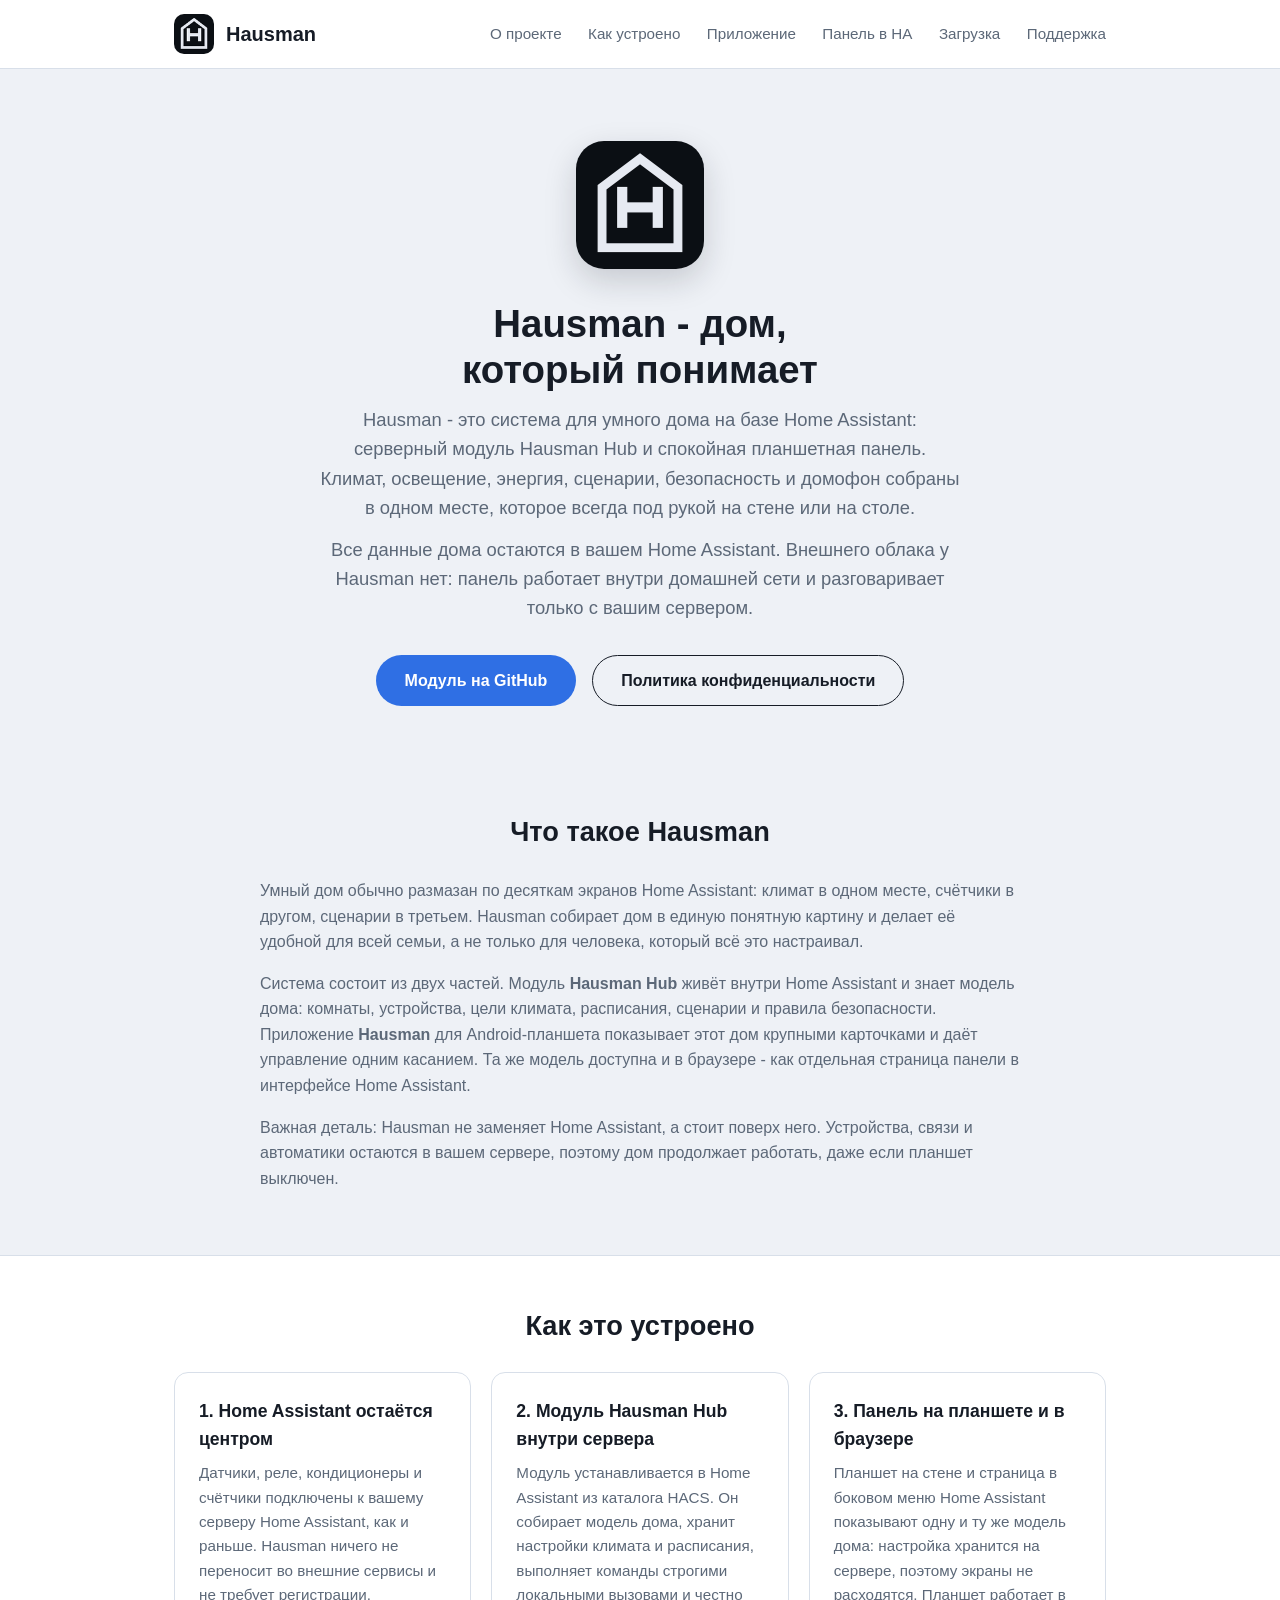
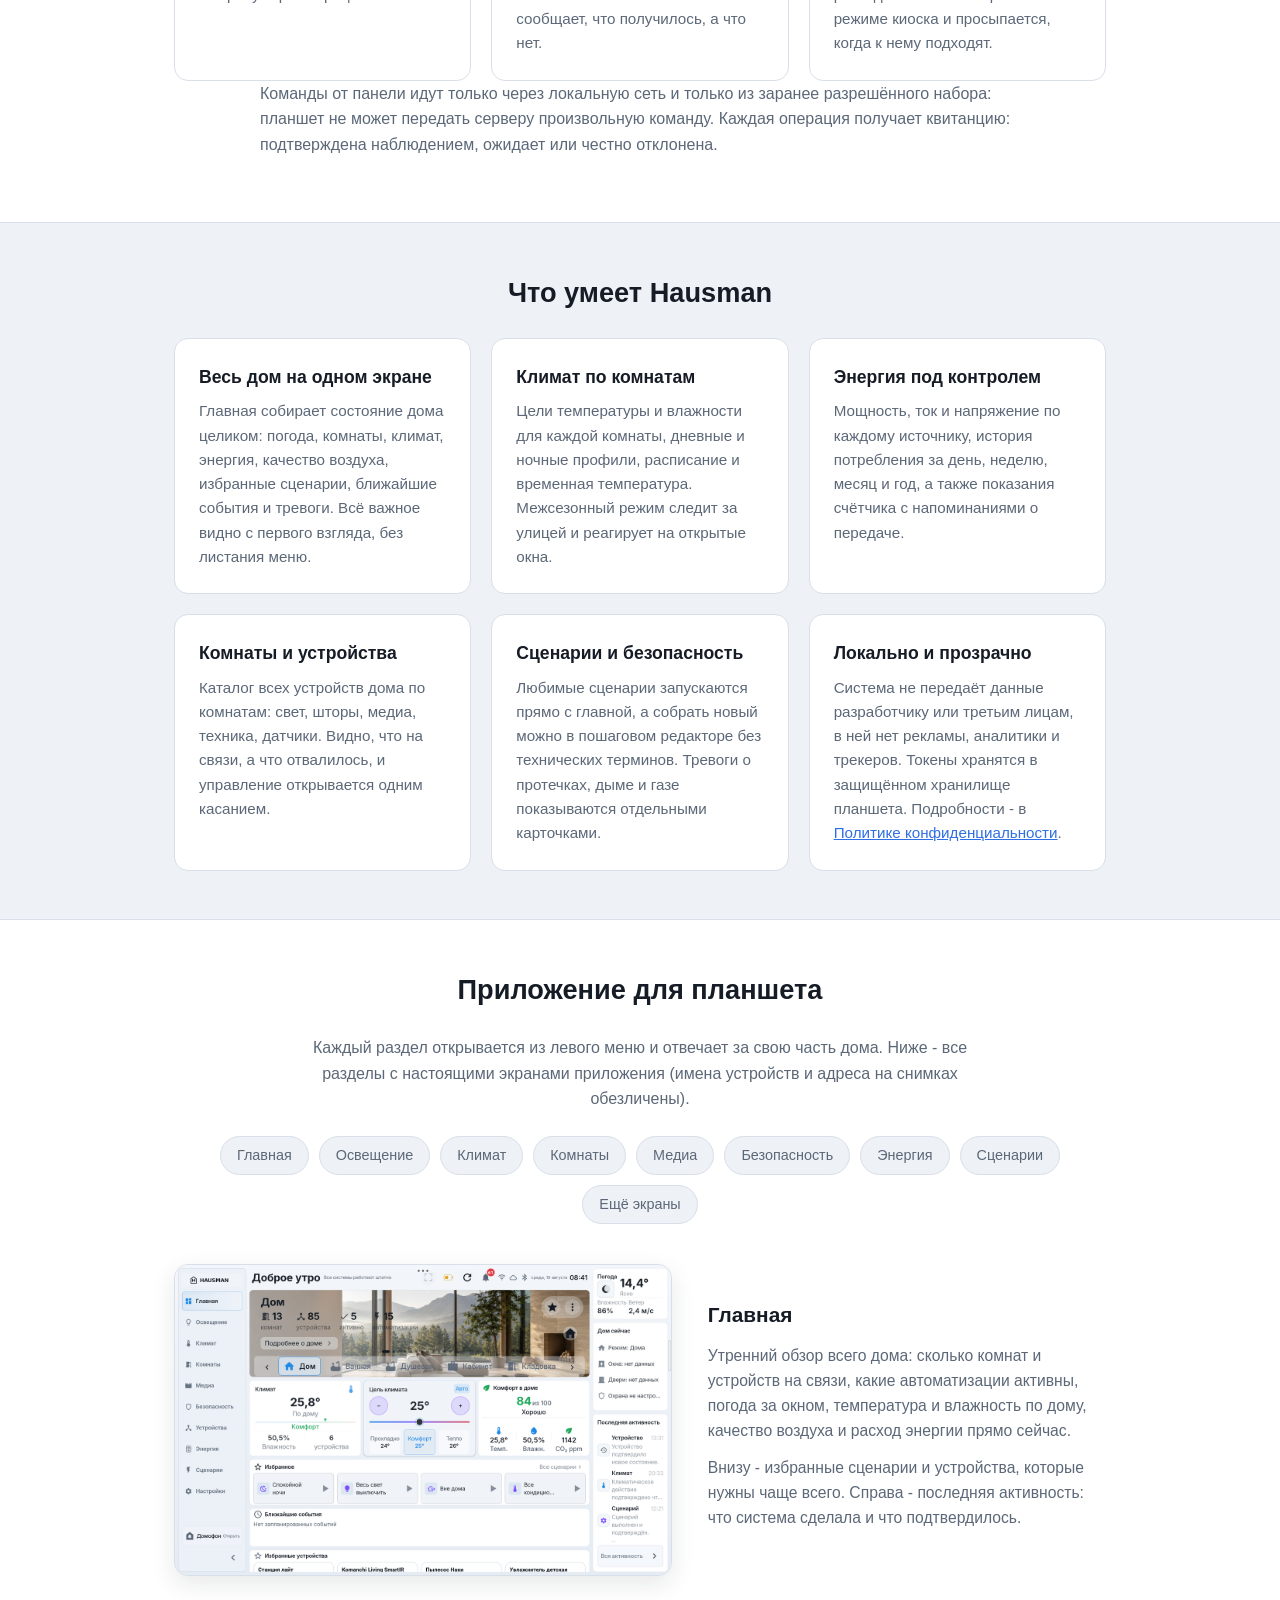
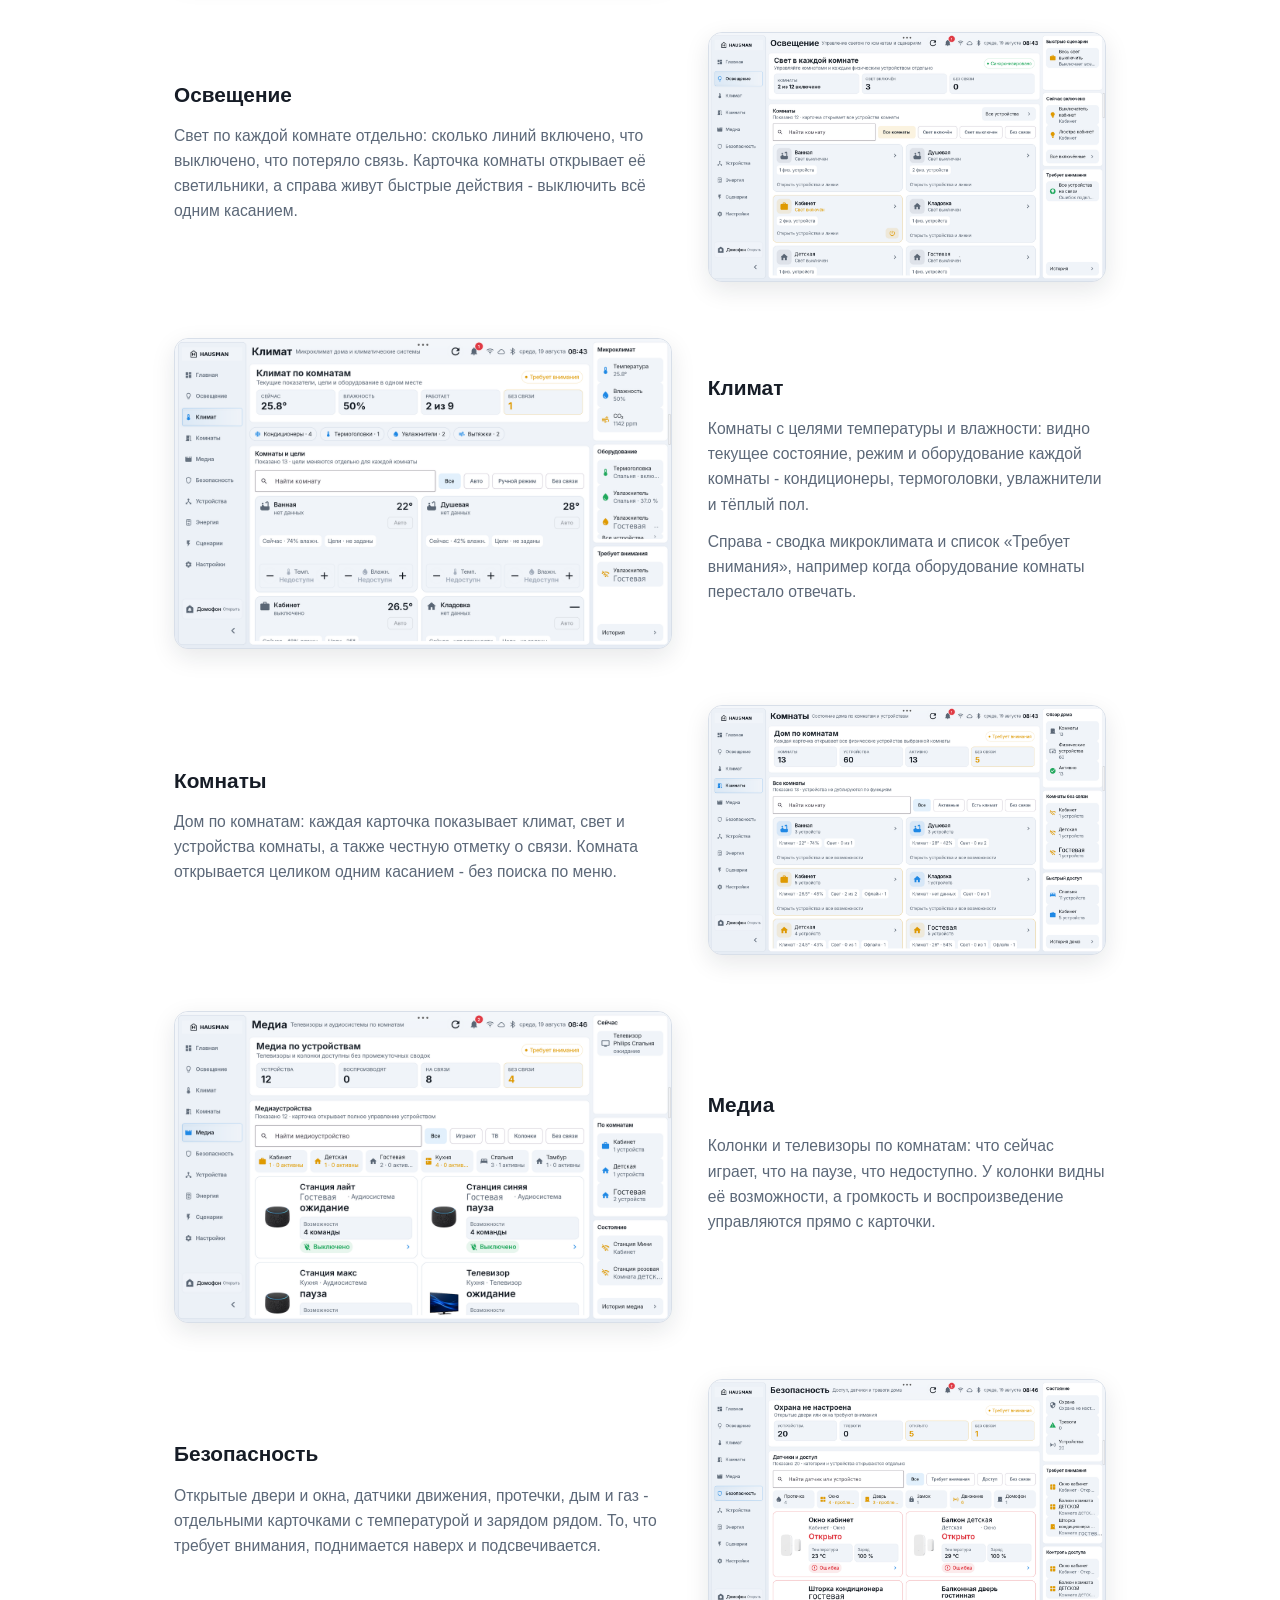
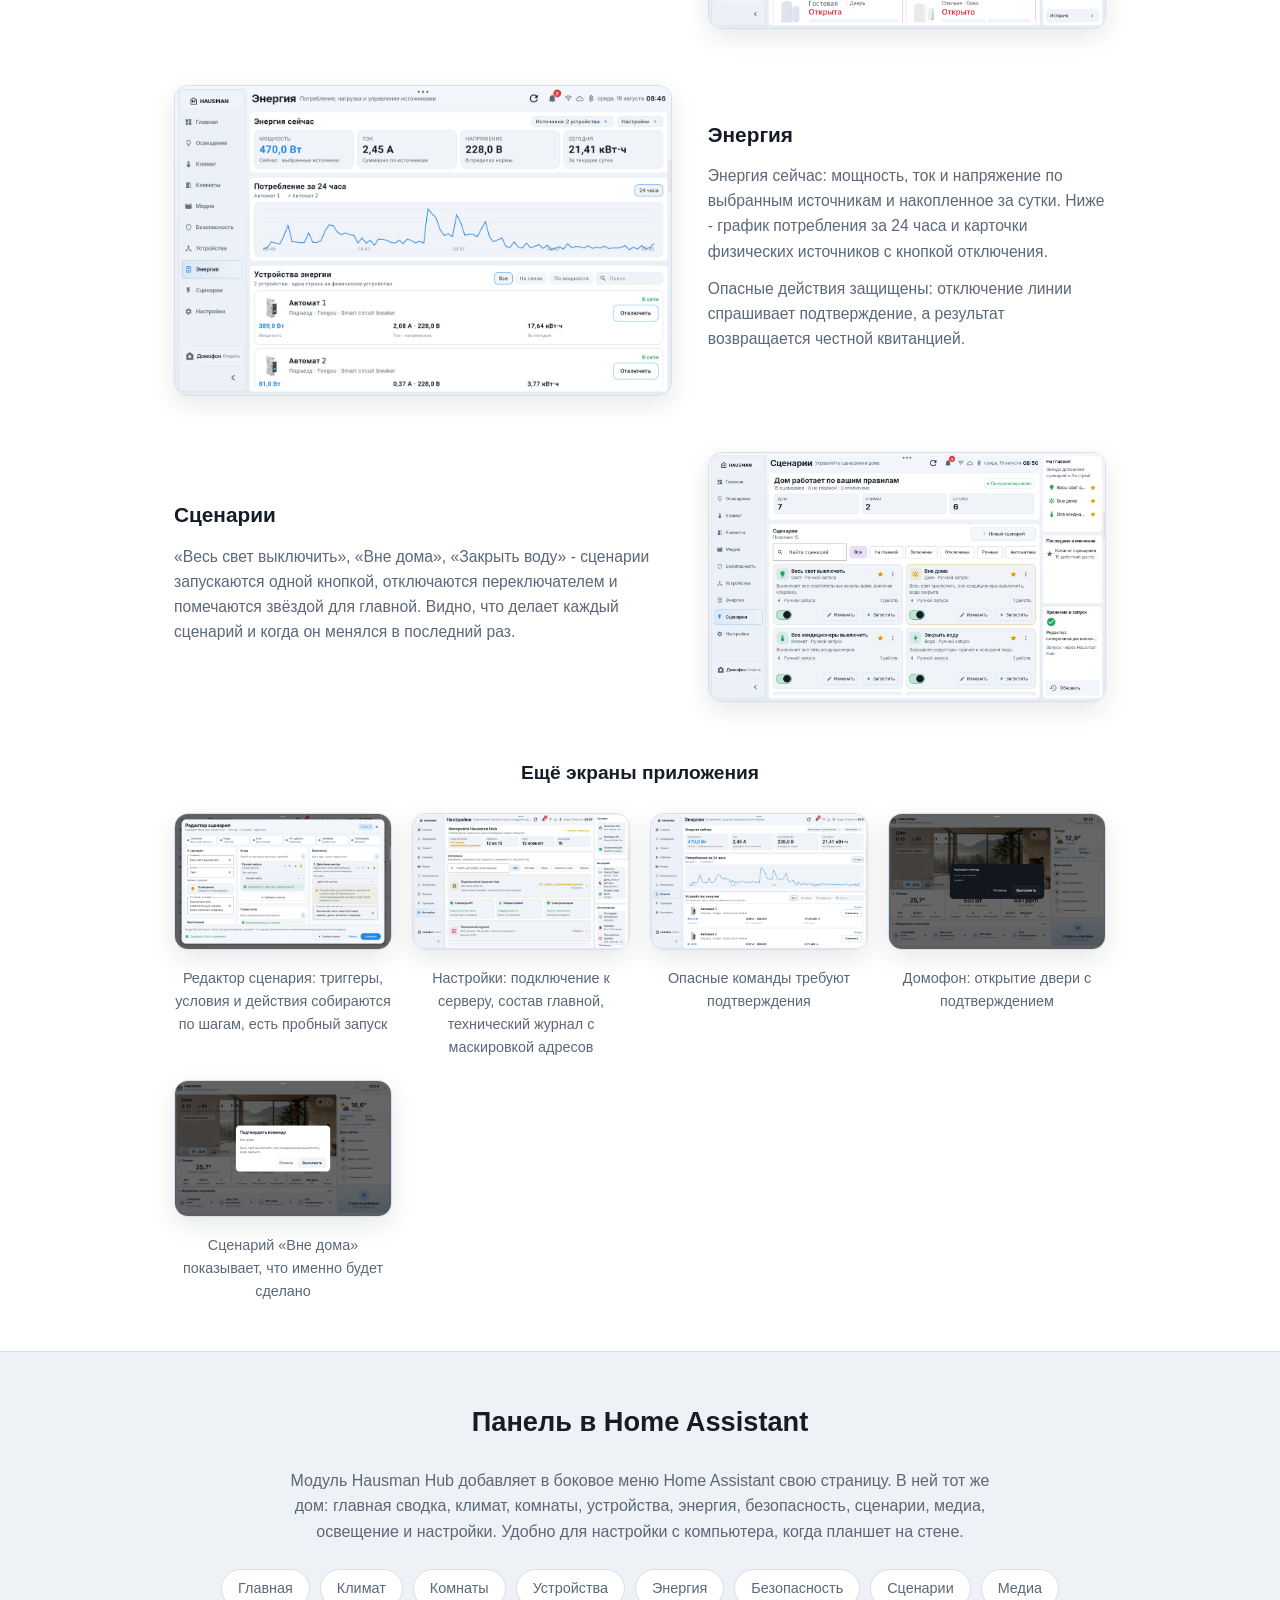
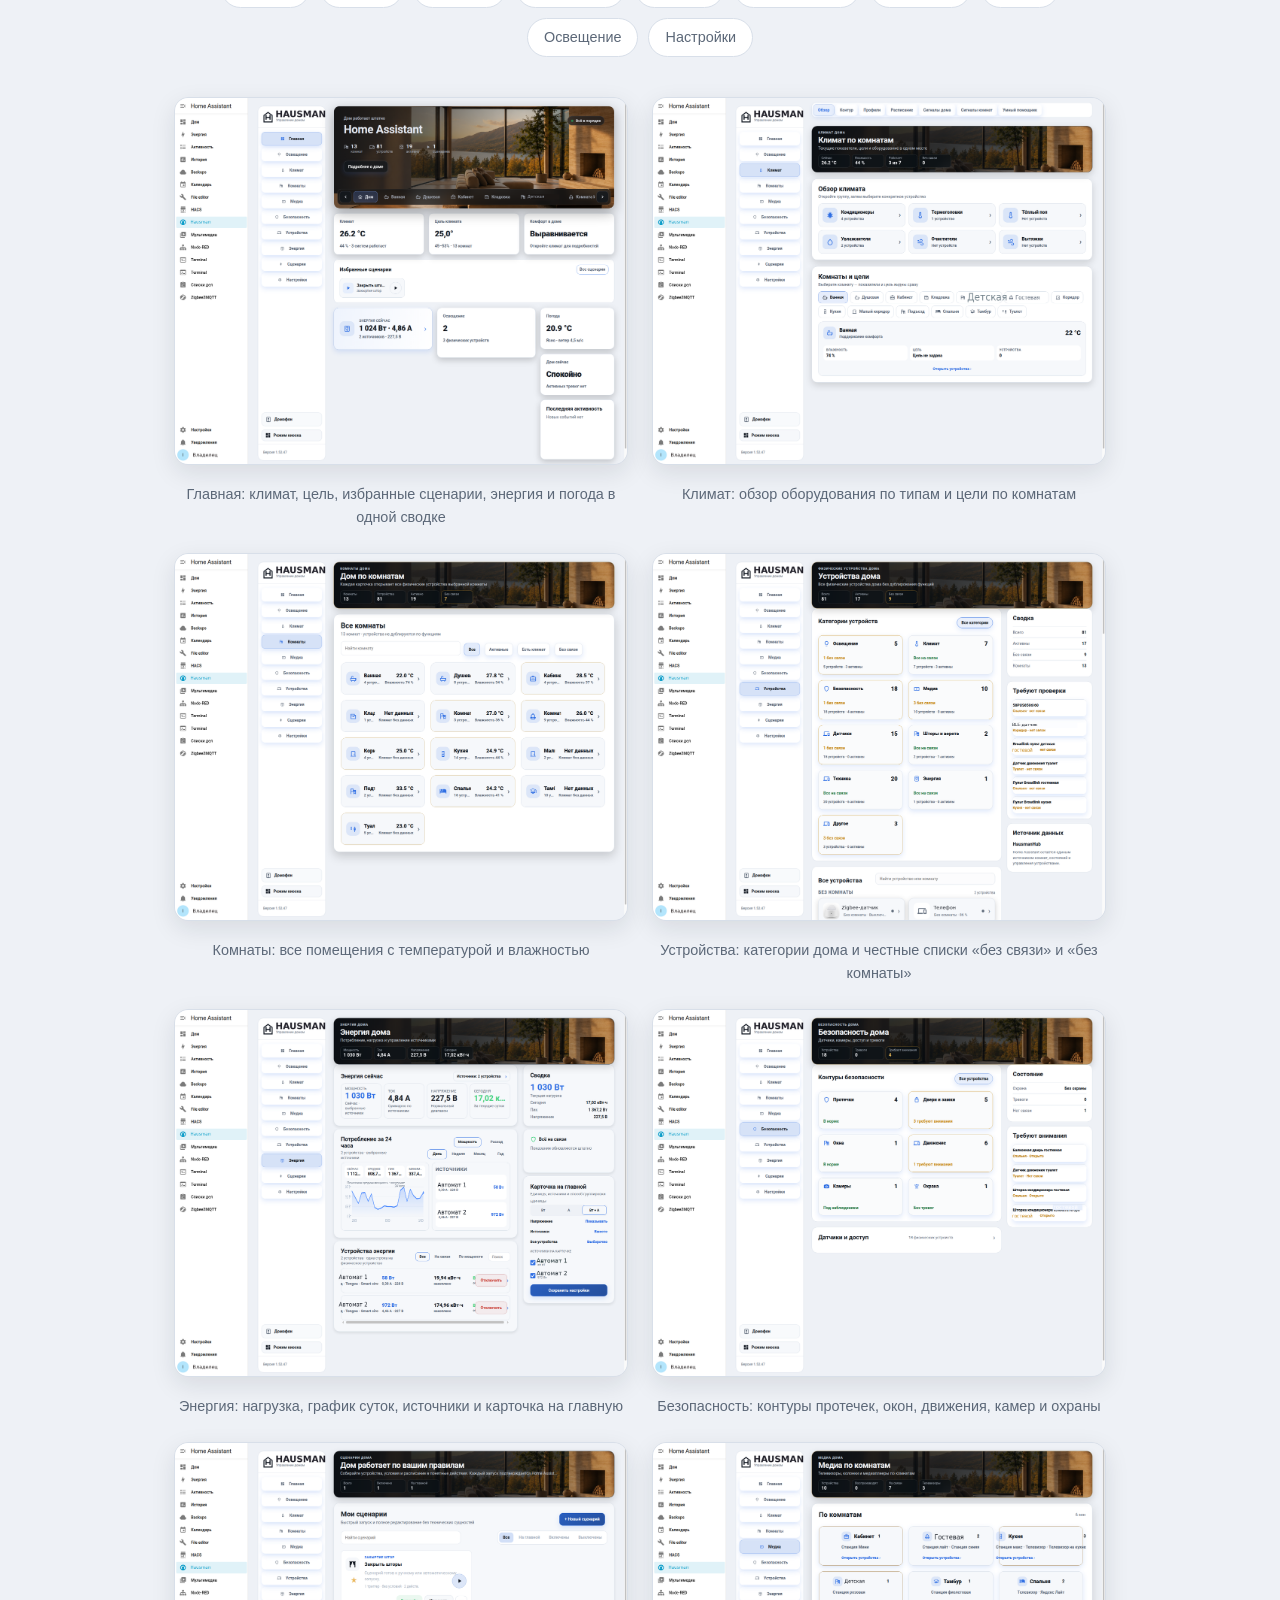
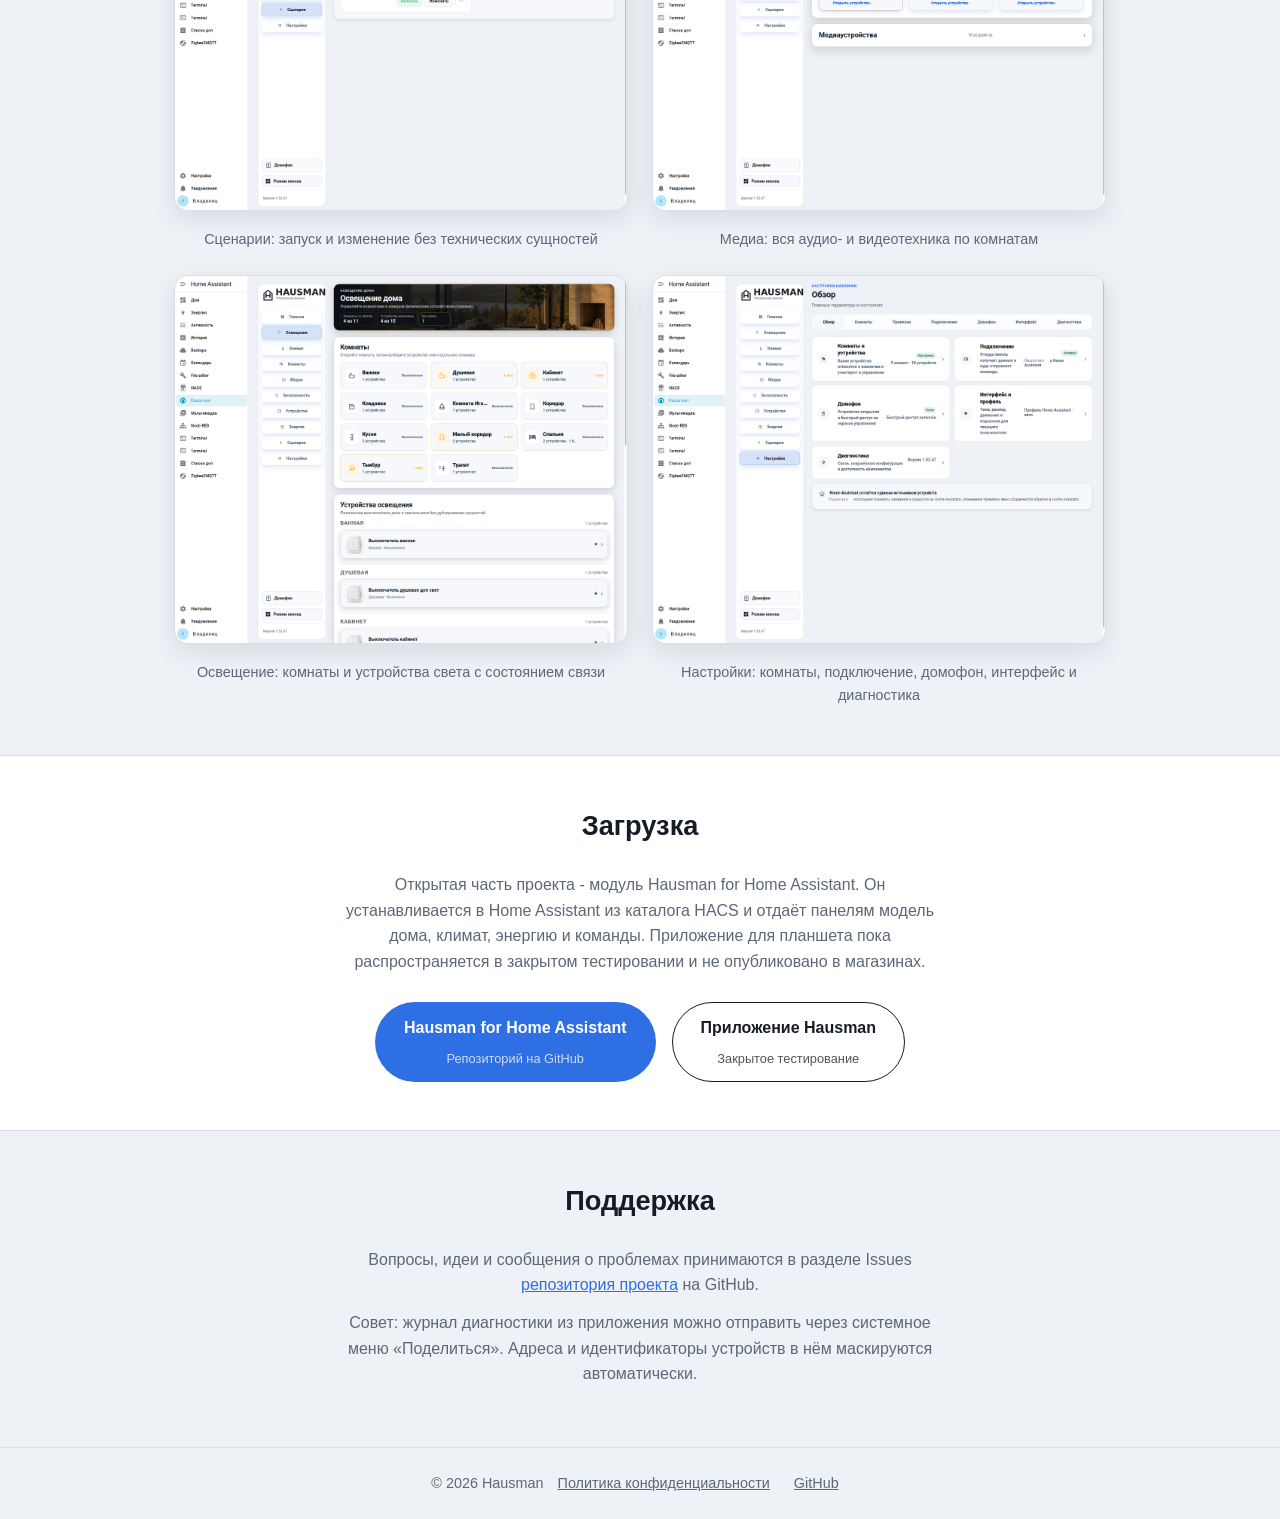
==== commit 77cbe675: "site: убрано мета-пояснение про HACS, каталог упоминается только по делу" ====
--- a/index.html
+++ b/index.html
@@ -96,8 +96,8 @@
           <div class="feature-card">
             <h3>2. Модуль Hausman Hub внутри сервера</h3>
             <p>
-              Модуль устанавливается в Home Assistant из каталога HACS
-              (HACS - не название проекта, а каталог дополнений). Он собирает
+              Модуль устанавливается в Home Assistant из каталога HACS.
+              Он собирает
               модель дома, хранит настройки климата и расписания, выполняет
               команды строгими локальными вызовами и честно сообщает, что
               получилось, а что нет.
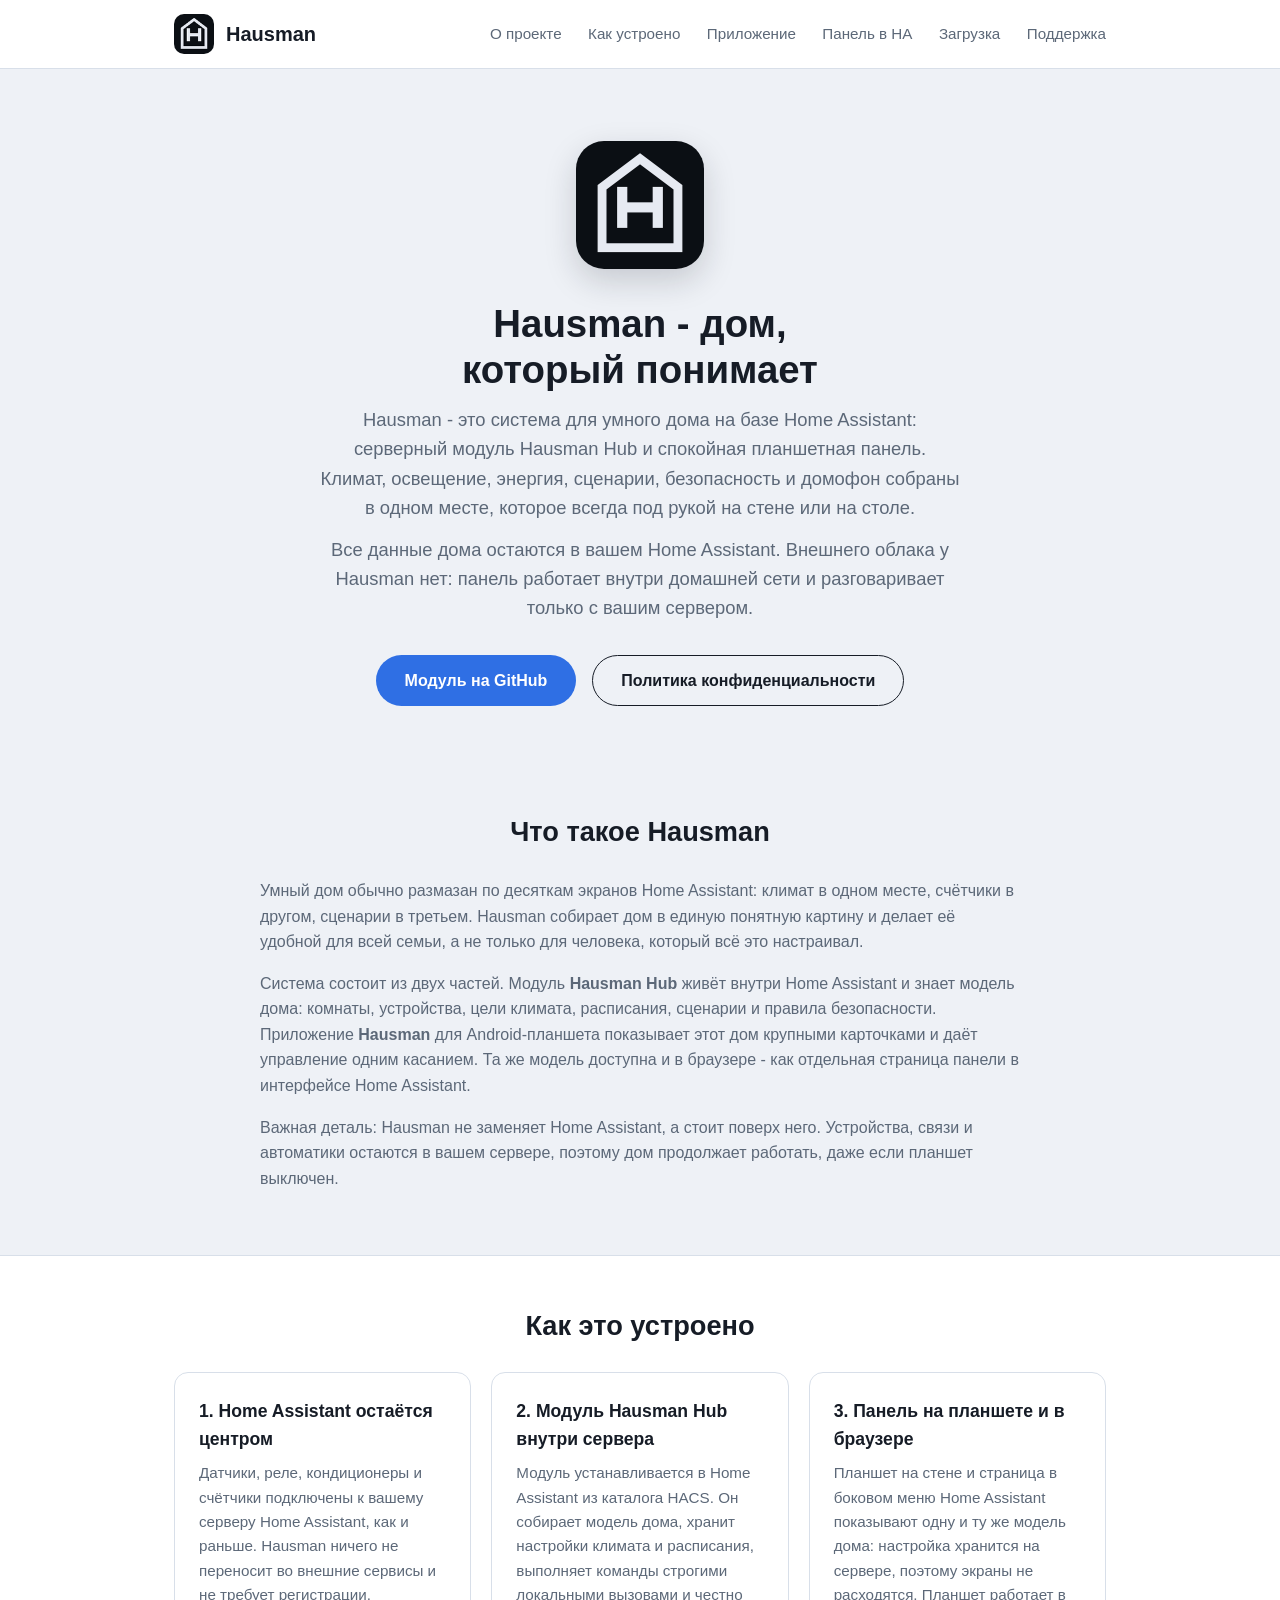
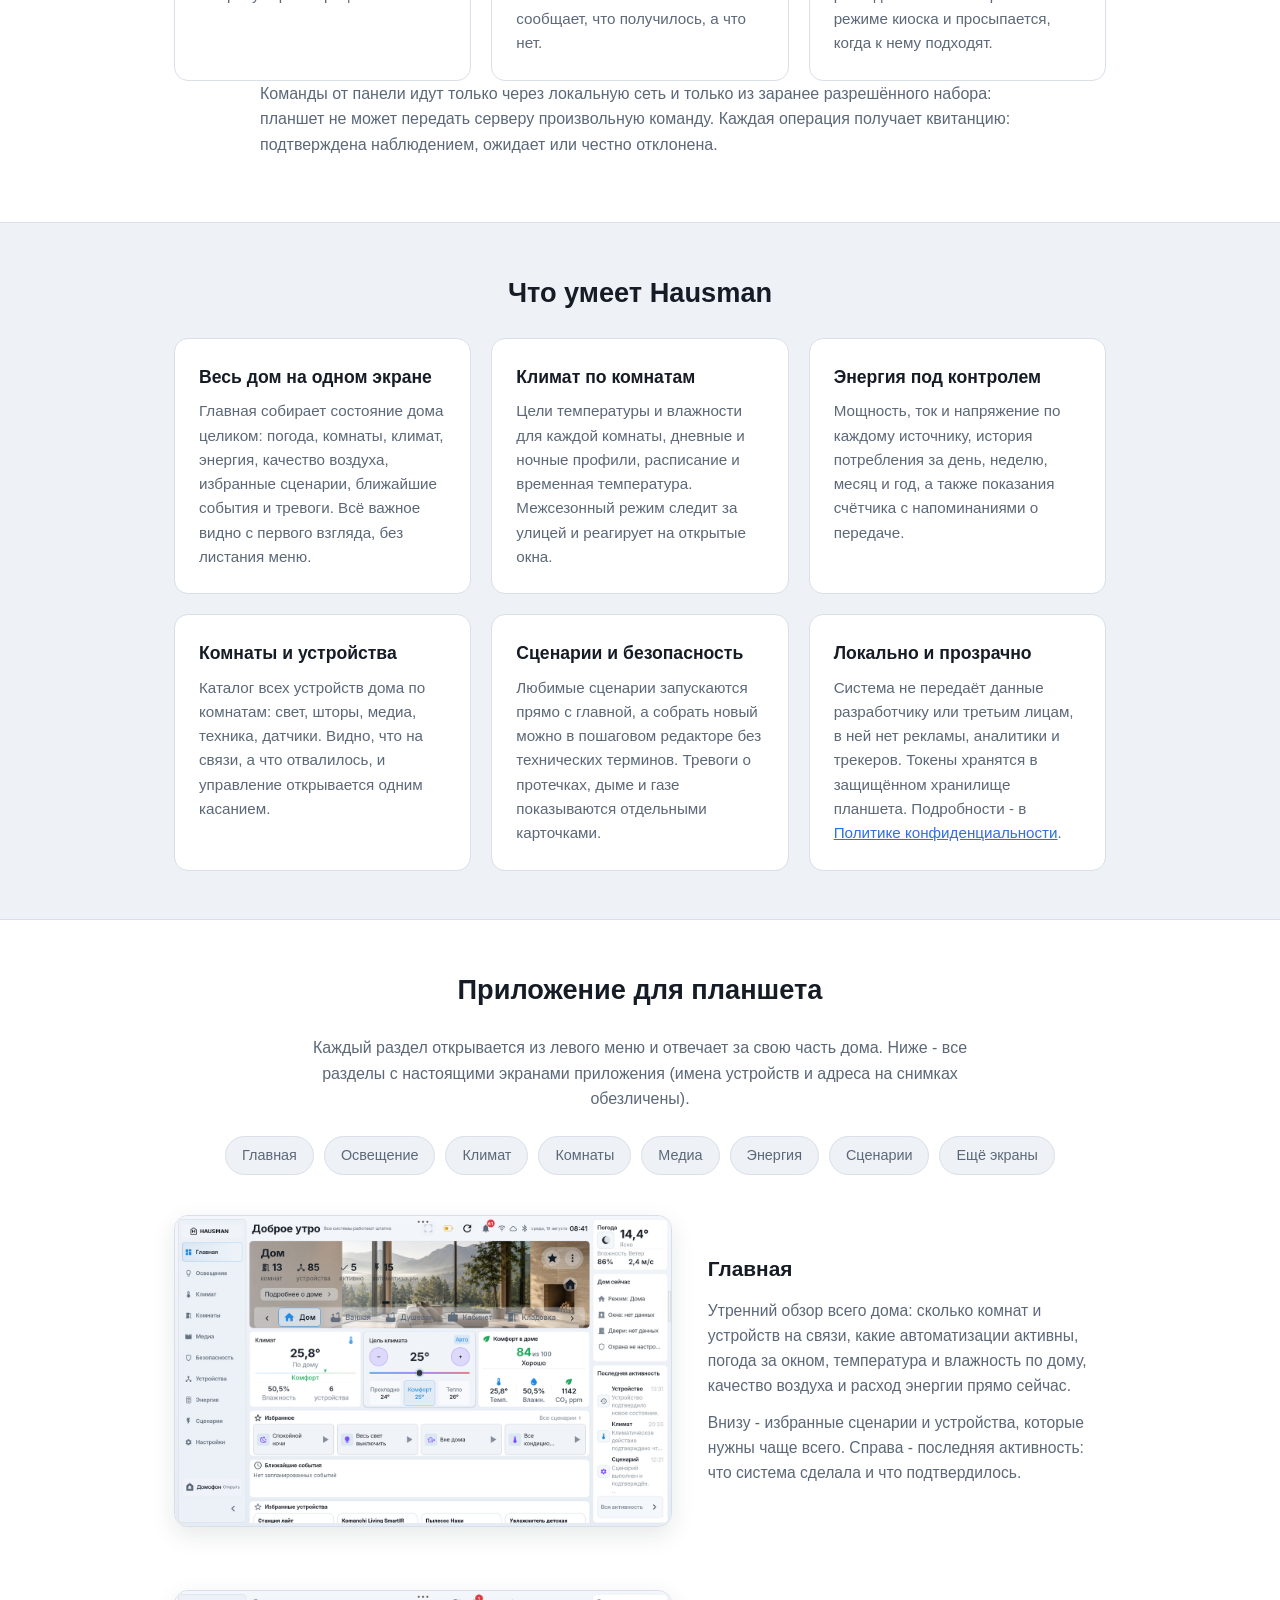
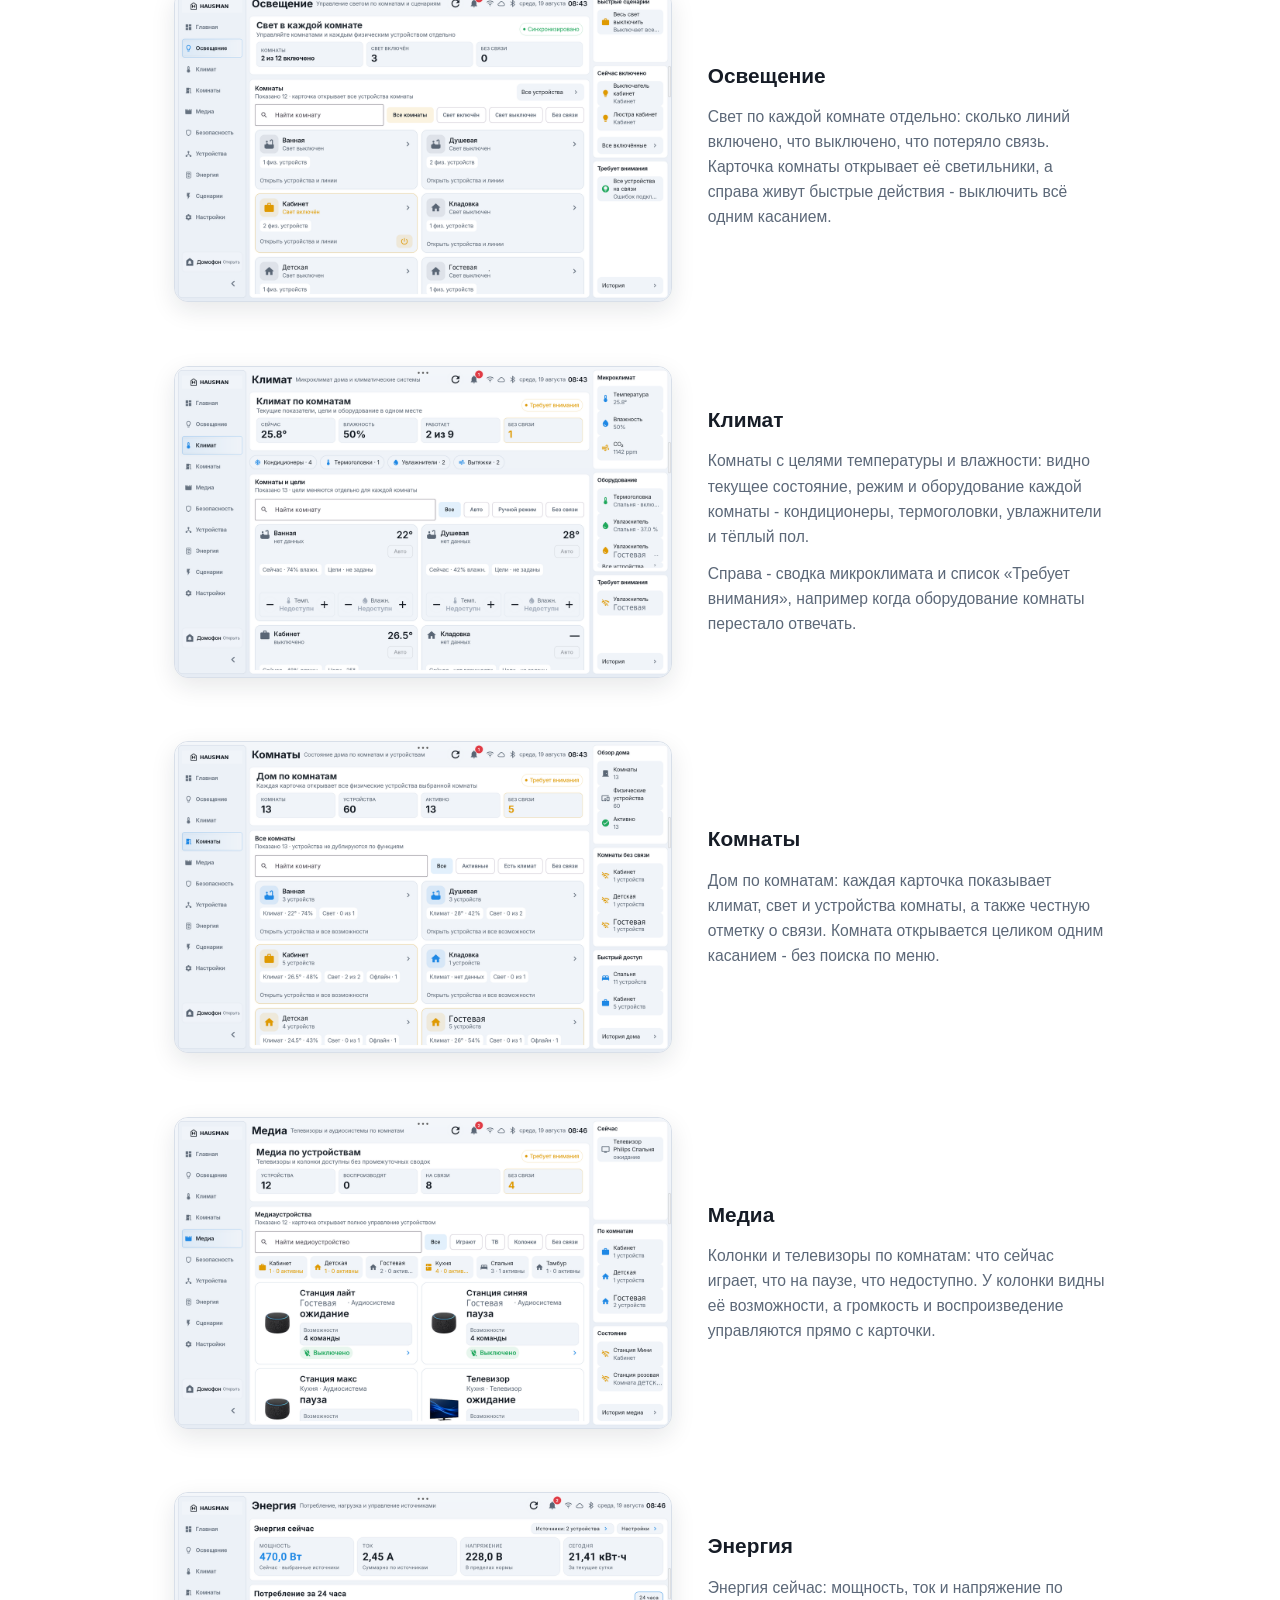
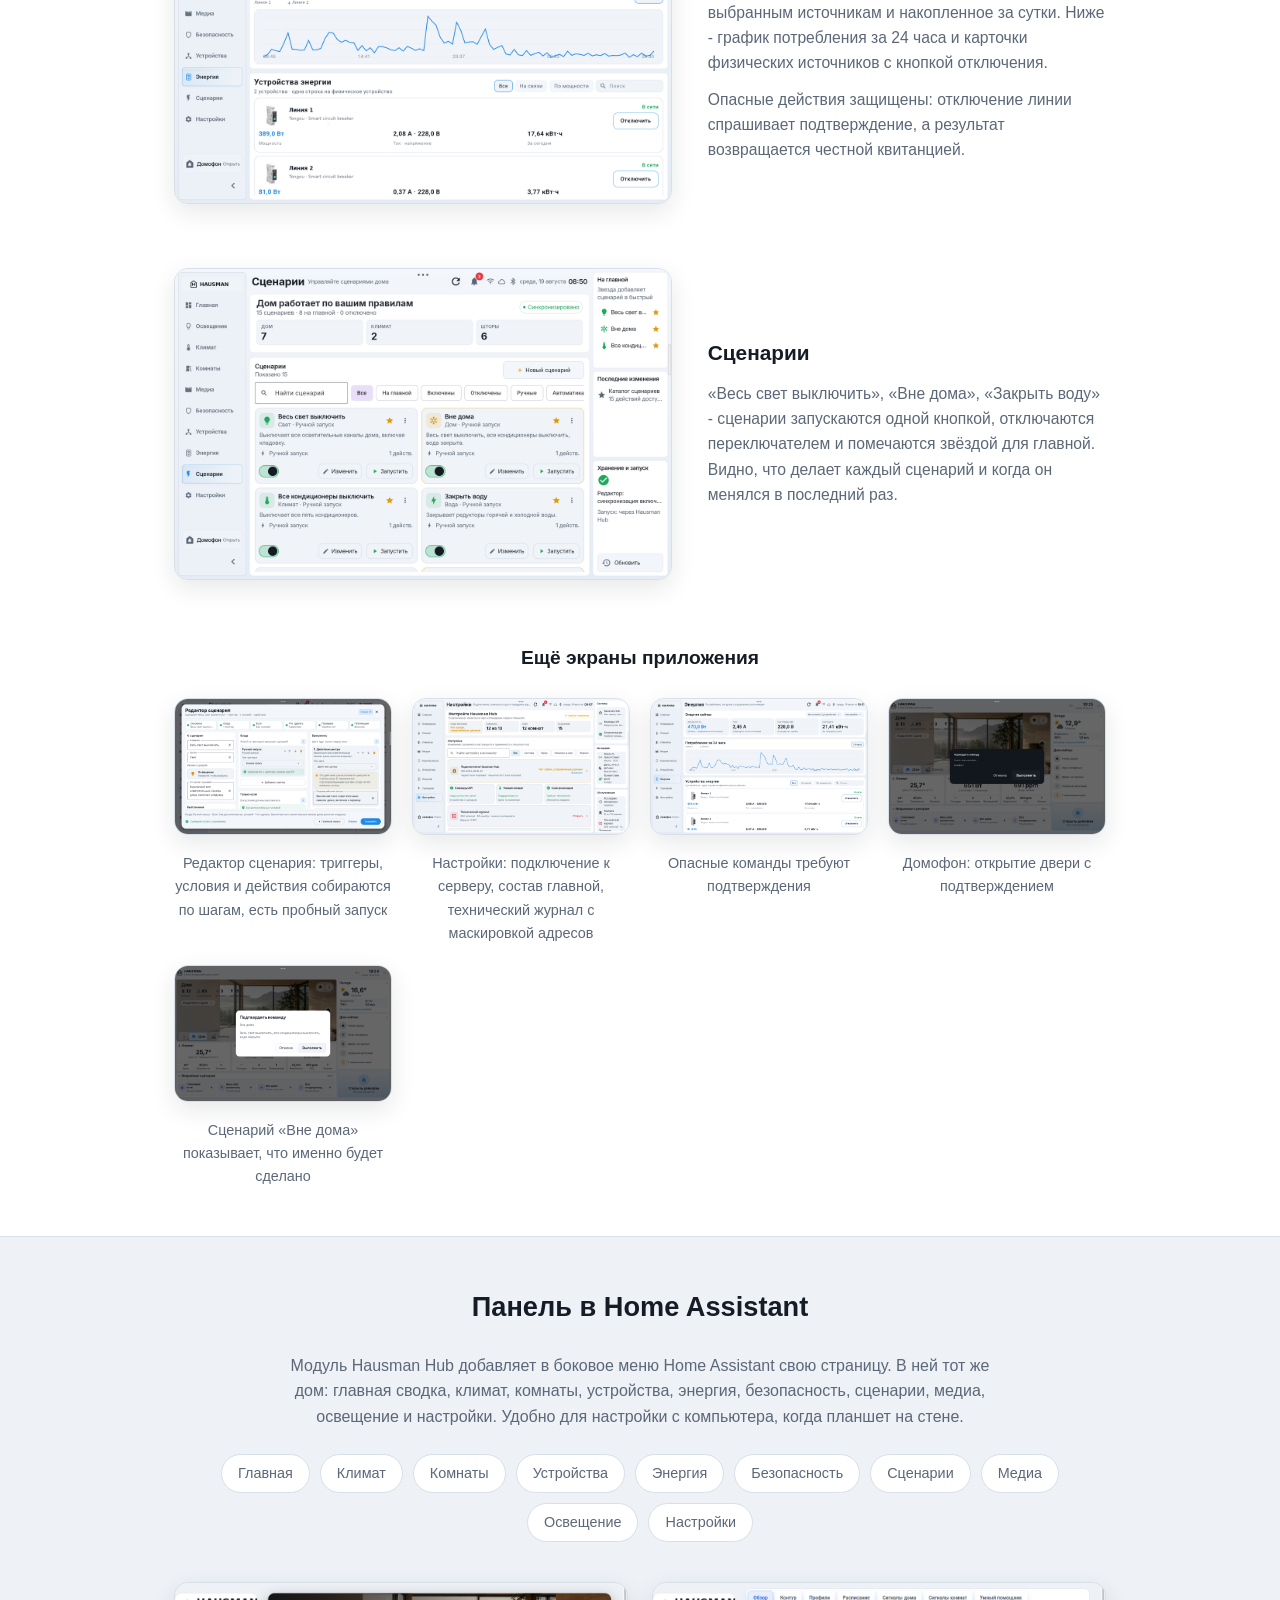
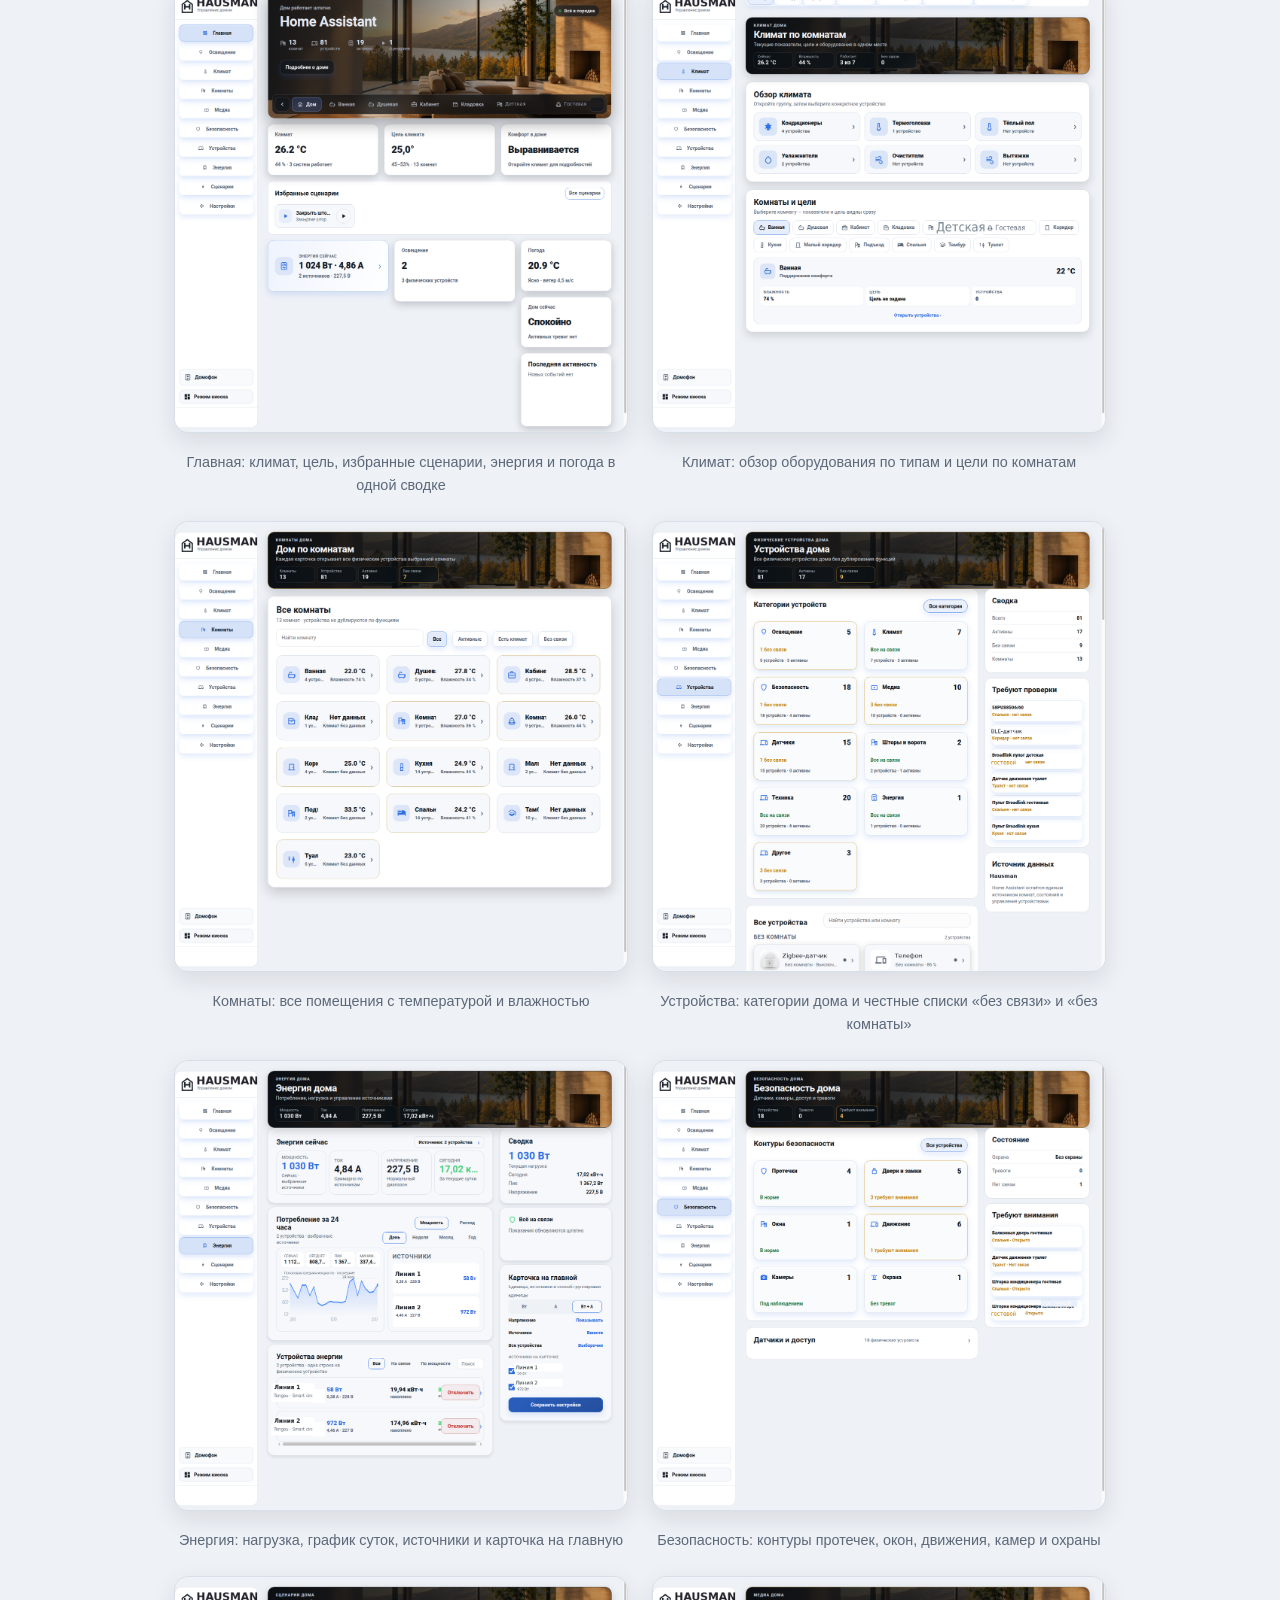
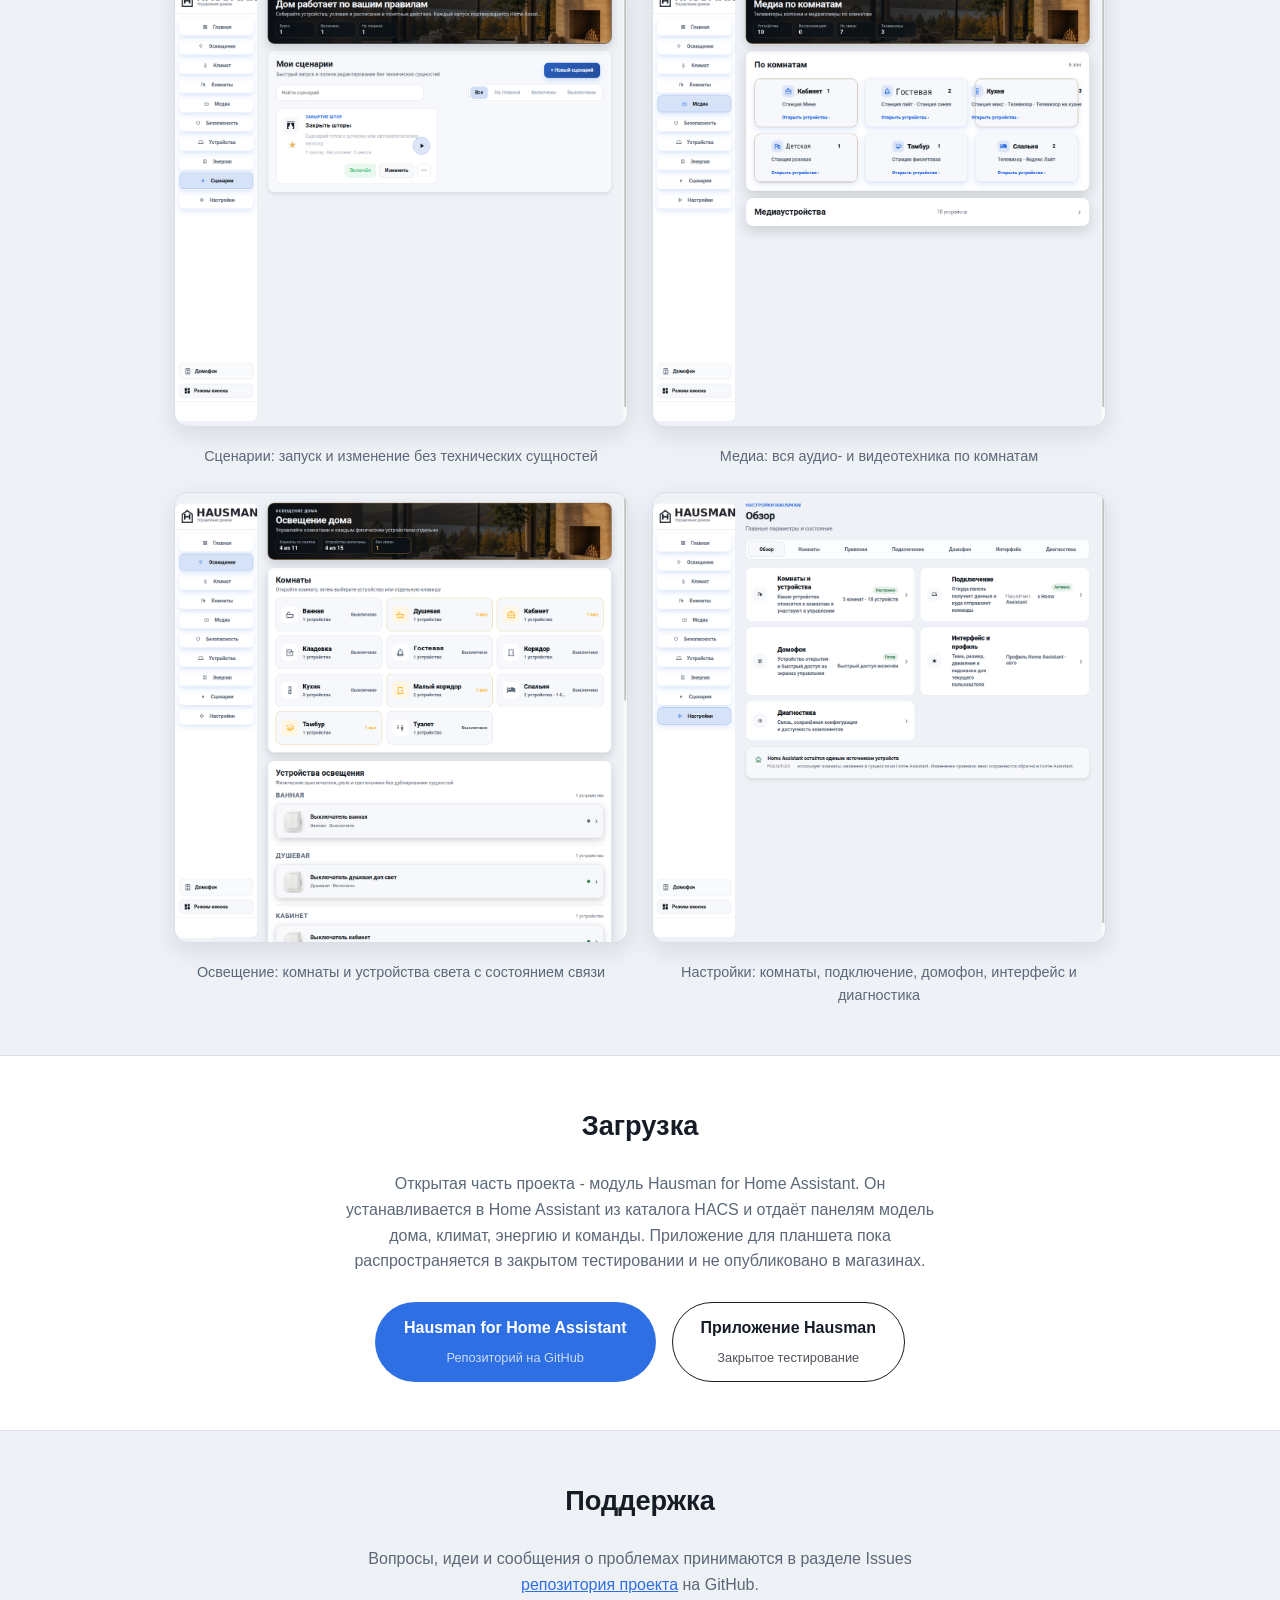
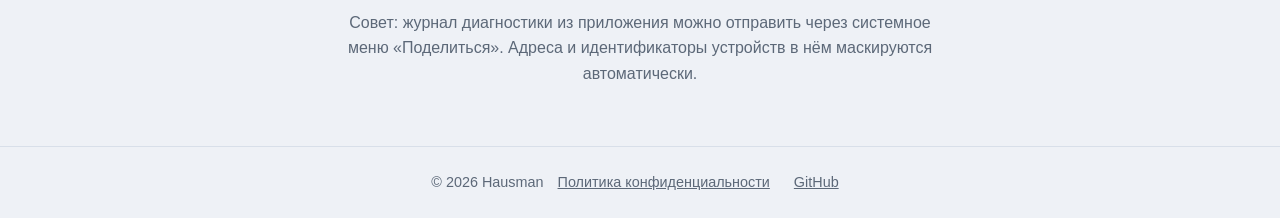
==== commit 69df386d: "site: кликабельные скриншоты с полным размером, панель без меню HA, обезличенные имена источников эн" ====
--- a/index.html
+++ b/index.html
@@ -195,14 +195,13 @@
           <a href="#app-climate">Климат</a>
           <a href="#app-rooms">Комнаты</a>
           <a href="#app-media">Медиа</a>
-          <a href="#app-security">Безопасность</a>
           <a href="#app-energy">Энергия</a>
           <a href="#app-scenarios">Сценарии</a>
           <a href="#app-more">Ещё экраны</a>
         </nav>
 
         <div class="shot-row" id="app-home">
-          <img src="assets/screenshots/app-home.png" alt="Главный экран Hausman: обзор дома, климат, энергия, воздух и избранные сценарии" loading="lazy">
+          <a class="zoom" href="assets/screenshots/full/app-home.png" aria-label="Открыть скриншот в полном размере"><img src="assets/screenshots/app-home.png" alt="Главный экран Hausman: обзор дома, климат, энергия, воздух и избранные сценарии" loading="lazy"></a>
           <div>
             <h3>Главная</h3>
             <p>
@@ -220,7 +219,7 @@
         </div>
 
         <div class="shot-row rev" id="app-light">
-          <img src="assets/screenshots/app-light.png" alt="Раздел освещения Hausman: свет по комнатам и быстрые действия" loading="lazy">
+          <a class="zoom" href="assets/screenshots/full/app-light.png" aria-label="Открыть скриншот в полном размере"><img src="assets/screenshots/app-light.png" alt="Раздел освещения Hausman: свет по комнатам и быстрые действия" loading="lazy"></a>
           <div>
             <h3>Освещение</h3>
             <p>
@@ -233,7 +232,7 @@
         </div>
 
         <div class="shot-row" id="app-climate">
-          <img src="assets/screenshots/app-climate.png" alt="Раздел климата Hausman: цели и режимы по комнатам, микроклимат дома" loading="lazy">
+          <a class="zoom" href="assets/screenshots/full/app-climate.png" aria-label="Открыть скриншот в полном размере"><img src="assets/screenshots/app-climate.png" alt="Раздел климата Hausman: цели и режимы по комнатам, микроклимат дома" loading="lazy"></a>
           <div>
             <h3>Климат</h3>
             <p>
@@ -249,7 +248,7 @@
         </div>
 
         <div class="shot-row rev" id="app-rooms">
-          <img src="assets/screenshots/app-rooms.png" alt="Раздел комнат Hausman: карточки комнат с климатом, светом и связью" loading="lazy">
+          <a class="zoom" href="assets/screenshots/full/app-rooms.png" aria-label="Открыть скриншот в полном размере"><img src="assets/screenshots/app-rooms.png" alt="Раздел комнат Hausman: карточки комнат с климатом, светом и связью" loading="lazy"></a>
           <div>
             <h3>Комнаты</h3>
             <p>
@@ -261,7 +260,7 @@
         </div>
 
         <div class="shot-row" id="app-media">
-          <img src="assets/screenshots/app-media.png" alt="Раздел медиа Hausman: колонки и телевизоры по комнатам с управлением" loading="lazy">
+          <a class="zoom" href="assets/screenshots/full/app-media.png" aria-label="Открыть скриншот в полном размере"><img src="assets/screenshots/app-media.png" alt="Раздел медиа Hausman: колонки и телевизоры по комнатам с управлением" loading="lazy"></a>
           <div>
             <h3>Медиа</h3>
             <p>
@@ -272,20 +271,8 @@
           </div>
         </div>
 
-        <div class="shot-row rev" id="app-security">
-          <img src="assets/screenshots/app-security.png" alt="Раздел безопасности Hausman: окна, двери, датчики и тревоги" loading="lazy">
-          <div>
-            <h3>Безопасность</h3>
-            <p>
-              Открытые двери и окна, датчики движения, протечки, дым и газ -
-              отдельными карточками с температурой и зарядом рядом. То, что
-              требует внимания, поднимается наверх и подсвечивается.
-            </p>
-          </div>
-        </div>
-
         <div class="shot-row" id="app-energy">
-          <img src="assets/screenshots/app-energy.png" alt="Раздел энергии Hausman: мощность, ток, напряжение и история потребления" loading="lazy">
+          <a class="zoom" href="assets/screenshots/full/app-energy.png" aria-label="Открыть скриншот в полном размере"><img src="assets/screenshots/app-energy.png" alt="Раздел энергии Hausman: мощность, ток, напряжение и история потребления" loading="lazy"></a>
           <div>
             <h3>Энергия</h3>
             <p>
@@ -301,7 +288,7 @@
         </div>
 
         <div class="shot-row rev" id="app-scenarios">
-          <img src="assets/screenshots/app-scenarios.png" alt="Раздел сценариев Hausman: список сценариев с запуском и переключателями" loading="lazy">
+          <a class="zoom" href="assets/screenshots/full/app-scenarios.png" aria-label="Открыть скриншот в полном размере"><img src="assets/screenshots/app-scenarios.png" alt="Раздел сценариев Hausman: список сценариев с запуском и переключателями" loading="lazy"></a>
           <div>
             <h3>Сценарии</h3>
             <p>
@@ -316,23 +303,23 @@
         <h3 class="more-title" id="app-more">Ещё экраны приложения</h3>
         <div class="cards-5">
           <div class="screenshot-card">
-            <img src="assets/screenshots/app-editor.png" alt="Редактор сценария Hausman: шаги когда, если и что сделать" loading="lazy">
+            <a class="zoom" href="assets/screenshots/full/app-editor.png" aria-label="Открыть скриншот в полном размере"><img src="assets/screenshots/app-editor.png" alt="Редактор сценария Hausman: шаги когда, если и что сделать" loading="lazy"></a>
             <p>Редактор сценария: триггеры, условия и действия собираются по шагам, есть пробный запуск</p>
           </div>
           <div class="screenshot-card">
-            <img src="assets/screenshots/app-settings.png" alt="Настройки Hausman: подключение, комнаты в херо, журнал диагностики" loading="lazy">
+            <a class="zoom" href="assets/screenshots/full/app-settings.png" aria-label="Открыть скриншот в полном размере"><img src="assets/screenshots/app-settings.png" alt="Настройки Hausman: подключение, комнаты в херо, журнал диагностики" loading="lazy"></a>
             <p>Настройки: подключение к серверу, состав главной, технический журнал с маскировкой адресов</p>
           </div>
           <div class="screenshot-card">
-            <img src="assets/screenshots/app-confirm.png" alt="Диалог подтверждения команды в Hausman" loading="lazy">
+            <a class="zoom" href="assets/screenshots/full/app-confirm.png" aria-label="Открыть скриншот в полном размере"><img src="assets/screenshots/app-confirm.png" alt="Диалог подтверждения команды в Hausman" loading="lazy"></a>
             <p>Опасные команды требуют подтверждения</p>
           </div>
           <div class="screenshot-card">
-            <img src="assets/screenshots/app-intercom.png" alt="Домофон в Hausman: подтверждение открытия двери" loading="lazy">
+            <a class="zoom" href="assets/screenshots/full/app-intercom.png" aria-label="Открыть скриншот в полном размере"><img src="assets/screenshots/app-intercom.png" alt="Домофон в Hausman: подтверждение открытия двери" loading="lazy"></a>
             <p>Домофон: открытие двери с подтверждением</p>
           </div>
           <div class="screenshot-card">
-            <img src="assets/screenshots/app-away.png" alt="Сценарий «Вне дома» в Hausman перед выполнением" loading="lazy">
+            <a class="zoom" href="assets/screenshots/full/app-away.png" aria-label="Открыть скриншот в полном размере"><img src="assets/screenshots/app-away.png" alt="Сценарий «Вне дома» в Hausman перед выполнением" loading="lazy"></a>
             <p>Сценарий «Вне дома» показывает, что именно будет сделано</p>
           </div>
         </div>
@@ -362,43 +349,43 @@
         </nav>
         <div class="ha-gallery">
           <div class="screenshot-card" id="ha-main">
-            <img src="assets/screenshots/ha-overview.png" alt="Главная панели Hausman в Home Assistant: климат, цели, избранные сценарии и энергия" loading="lazy">
+            <a class="zoom" href="assets/screenshots/full/ha-overview.png" aria-label="Открыть скриншот в полном размере"><img src="assets/screenshots/ha-overview.png" alt="Главная панели Hausman в Home Assistant: климат, цели, избранные сценарии и энергия" loading="lazy"></a>
             <p>Главная: климат, цель, избранные сценарии, энергия и погода в одной сводке</p>
           </div>
           <div class="screenshot-card" id="ha-climate">
-            <img src="assets/screenshots/ha-climate.png" alt="Климат в панели Hausman: оборудование по типам и комнаты с целями" loading="lazy">
+            <a class="zoom" href="assets/screenshots/full/ha-climate.png" aria-label="Открыть скриншот в полном размере"><img src="assets/screenshots/ha-climate.png" alt="Климат в панели Hausman: оборудование по типам и комнаты с целями" loading="lazy"></a>
             <p>Климат: обзор оборудования по типам и цели по комнатам</p>
           </div>
           <div class="screenshot-card" id="ha-rooms">
-            <img src="assets/screenshots/ha-rooms.png" alt="Комнаты в панели Hausman: температура и влажность по каждой комнате" loading="lazy">
+            <a class="zoom" href="assets/screenshots/full/ha-rooms.png" aria-label="Открыть скриншот в полном размере"><img src="assets/screenshots/ha-rooms.png" alt="Комнаты в панели Hausman: температура и влажность по каждой комнате" loading="lazy"></a>
             <p>Комнаты: все помещения с температурой и влажностью</p>
           </div>
           <div class="screenshot-card" id="ha-devices">
-            <img src="assets/screenshots/ha-devices.png" alt="Устройства в панели Hausman: категории, сводка и устройства без комнаты" loading="lazy">
+            <a class="zoom" href="assets/screenshots/full/ha-devices.png" aria-label="Открыть скриншот в полном размере"><img src="assets/screenshots/ha-devices.png" alt="Устройства в панели Hausman: категории, сводка и устройства без комнаты" loading="lazy"></a>
             <p>Устройства: категории дома и честные списки «без связи» и «без комнаты»</p>
           </div>
           <div class="screenshot-card" id="ha-energy">
-            <img src="assets/screenshots/ha-energy.png" alt="Энергия в панели Hausman: нагрузка, график суток и настройка источников" loading="lazy">
+            <a class="zoom" href="assets/screenshots/full/ha-energy.png" aria-label="Открыть скриншот в полном размере"><img src="assets/screenshots/ha-energy.png" alt="Энергия в панели Hausman: нагрузка, график суток и настройка источников" loading="lazy"></a>
             <p>Энергия: нагрузка, график суток, источники и карточка на главную</p>
           </div>
           <div class="screenshot-card" id="ha-security">
-            <img src="assets/screenshots/ha-security.png" alt="Безопасность в панели Hausman: контуры, состояние и датчики доступа" loading="lazy">
+            <a class="zoom" href="assets/screenshots/full/ha-security.png" aria-label="Открыть скриншот в полном размере"><img src="assets/screenshots/ha-security.png" alt="Безопасность в панели Hausman: контуры, состояние и датчики доступа" loading="lazy"></a>
             <p>Безопасность: контуры протечек, окон, движения, камер и охраны</p>
           </div>
           <div class="screenshot-card" id="ha-scenarios">
-            <img src="assets/screenshots/ha-scenarios.png" alt="Сценарии в панели Hausman: быстрый запуск и редактирование" loading="lazy">
+            <a class="zoom" href="assets/screenshots/full/ha-scenarios.png" aria-label="Открыть скриншот в полном размере"><img src="assets/screenshots/ha-scenarios.png" alt="Сценарии в панели Hausman: быстрый запуск и редактирование" loading="lazy"></a>
             <p>Сценарии: запуск и изменение без технических сущностей</p>
           </div>
           <div class="screenshot-card" id="ha-media">
-            <img src="assets/screenshots/ha-media.png" alt="Медиа в панели Hausman: колонки и телевизоры по комнатам" loading="lazy">
+            <a class="zoom" href="assets/screenshots/full/ha-media.png" aria-label="Открыть скриншот в полном размере"><img src="assets/screenshots/ha-media.png" alt="Медиа в панели Hausman: колонки и телевизоры по комнатам" loading="lazy"></a>
             <p>Медиа: вся аудио- и видеотехника по комнатам</p>
           </div>
           <div class="screenshot-card" id="ha-lighting">
-            <img src="assets/screenshots/ha-lighting.png" alt="Освещение в панели Hausman: комнаты и устройства света" loading="lazy">
+            <a class="zoom" href="assets/screenshots/full/ha-lighting.png" aria-label="Открыть скриншот в полном размере"><img src="assets/screenshots/ha-lighting.png" alt="Освещение в панели Hausman: комнаты и устройства света" loading="lazy"></a>
             <p>Освещение: комнаты и устройства света с состоянием связи</p>
           </div>
           <div class="screenshot-card" id="ha-settings">
-            <img src="assets/screenshots/ha-settings.png" alt="Настройки панели Hausman: комнаты, подключение, домофон, интерфейс и диагностика" loading="lazy">
+            <a class="zoom" href="assets/screenshots/full/ha-settings.png" aria-label="Открыть скриншот в полном размере"><img src="assets/screenshots/ha-settings.png" alt="Настройки панели Hausman: комнаты, подключение, домофон, интерфейс и диагностика" loading="lazy"></a>
             <p>Настройки: комнаты, подключение, домофон, интерфейс и диагностика</p>
           </div>
         </div>
@@ -446,5 +433,40 @@
       <a href="https://github.com/shumkiiv/hausmanhub_hacs">GitHub</a>
     </div>
   </footer>
+
+  <div class="lightbox" id="lightbox" hidden>
+    <button class="lightbox-close" type="button" aria-label="Закрыть">&times;</button>
+    <img src="" alt="">
+  </div>
+  <script>
+    (function () {
+      var box = document.getElementById("lightbox");
+      var img = box.querySelector("img");
+      var close = box.querySelector(".lightbox-close");
+      function open(href, alt) {
+        img.src = href;
+        img.alt = alt || "";
+        box.hidden = false;
+        document.body.style.overflow = "hidden";
+      }
+      function hide() {
+        box.hidden = true;
+        img.src = "";
+        document.body.style.overflow = "";
+      }
+      document.querySelectorAll("a.zoom").forEach(function (a) {
+        a.addEventListener("click", function (ev) {
+          ev.preventDefault();
+          var im = a.querySelector("img");
+          open(a.href, im ? im.alt : "");
+        });
+      });
+      box.addEventListener("click", hide);
+      close.addEventListener("click", hide);
+      document.addEventListener("keydown", function (ev) {
+        if (ev.key === "Escape" && !box.hidden) hide();
+      });
+    })();
+  </script>
 </body>
 </html>
--- a/styles.css
+++ b/styles.css
@@ -416,3 +416,10 @@
 .cards-5 .screenshot-card {
   scroll-margin-top: 24px;
 }
+
+/* Кликабельные скриншоты и лайтбокс */
+.zoom{cursor:zoom-in;display:block}
+.lightbox{position:fixed;inset:0;background:rgba(10,14,20,.9);display:flex;align-items:center;justify-content:center;z-index:1000;padding:24px}
+.lightbox[hidden]{display:none}
+.lightbox img{max-width:96vw;max-height:92vh;border-radius:12px;box-shadow:0 24px 80px rgba(0,0,0,.5)}
+.lightbox-close{position:absolute;top:16px;right:20px;font-size:32px;color:#fff;background:none;border:0;cursor:pointer;line-height:1}
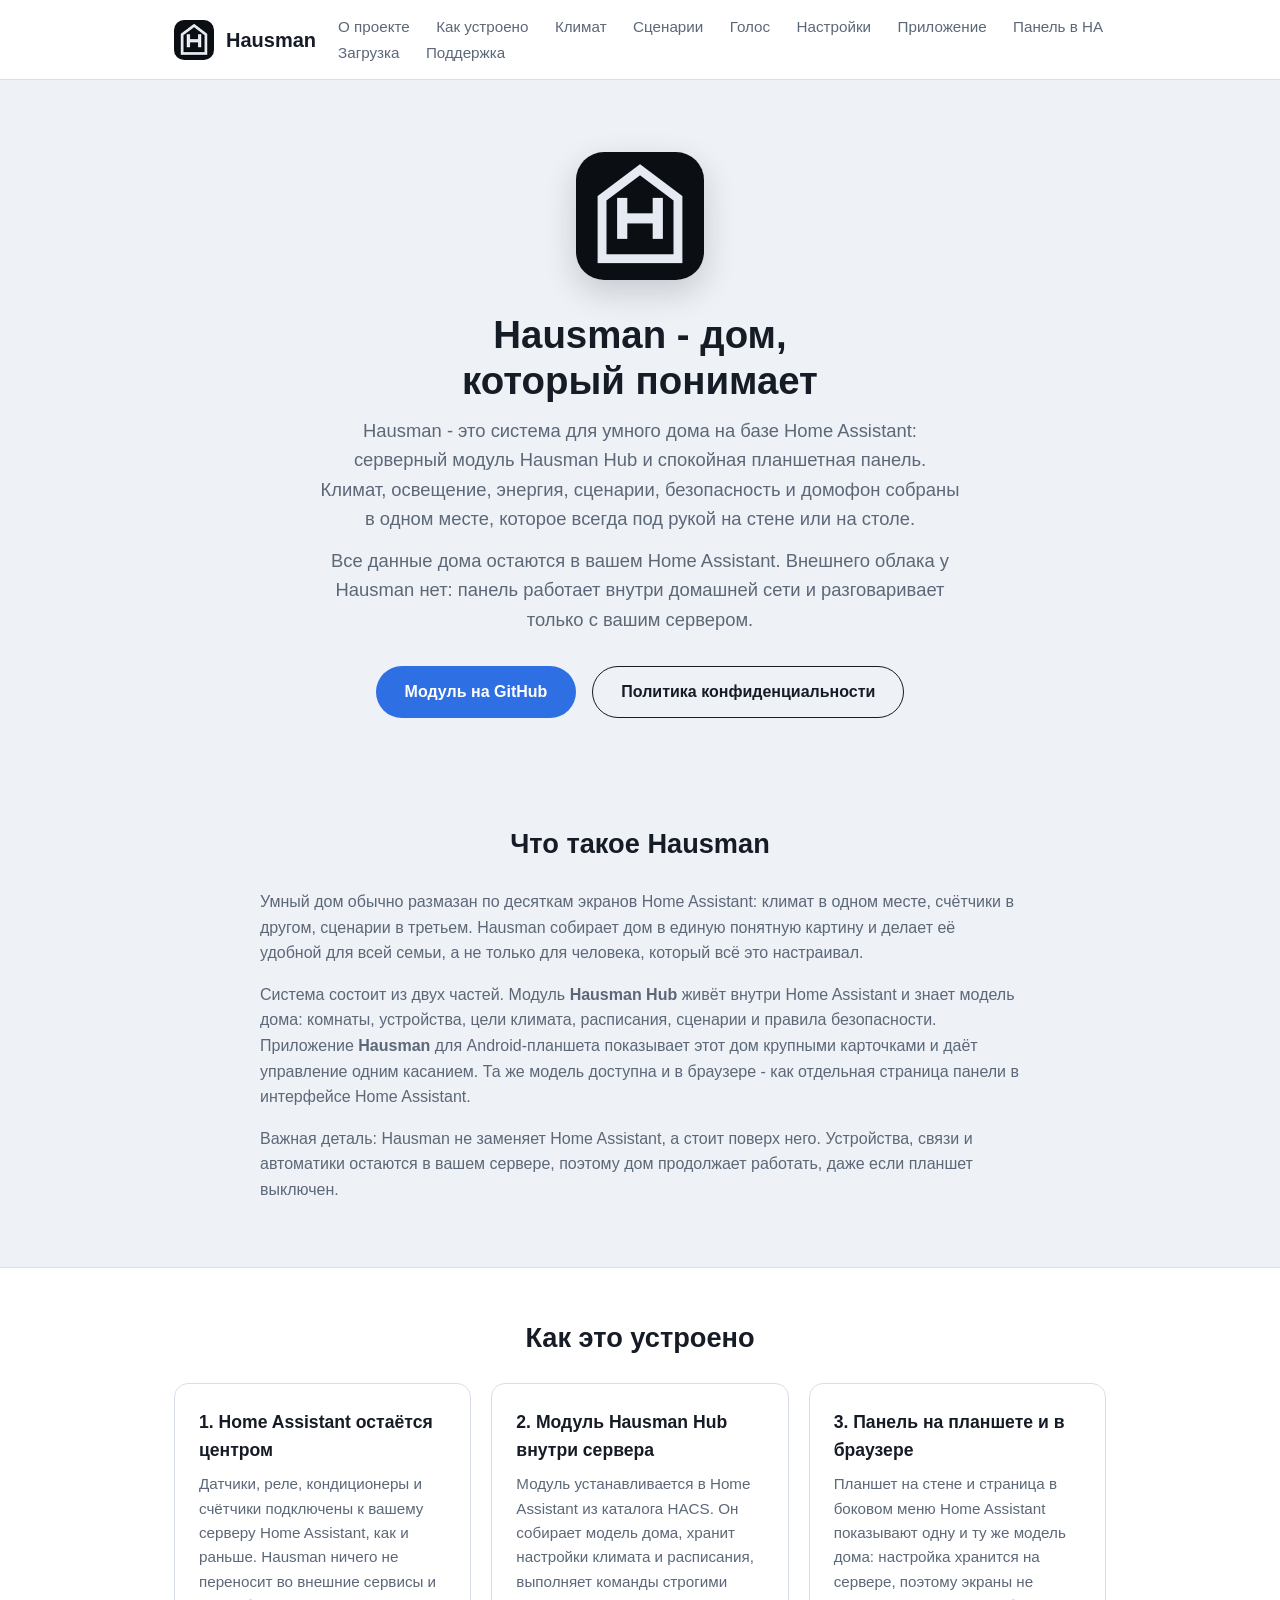
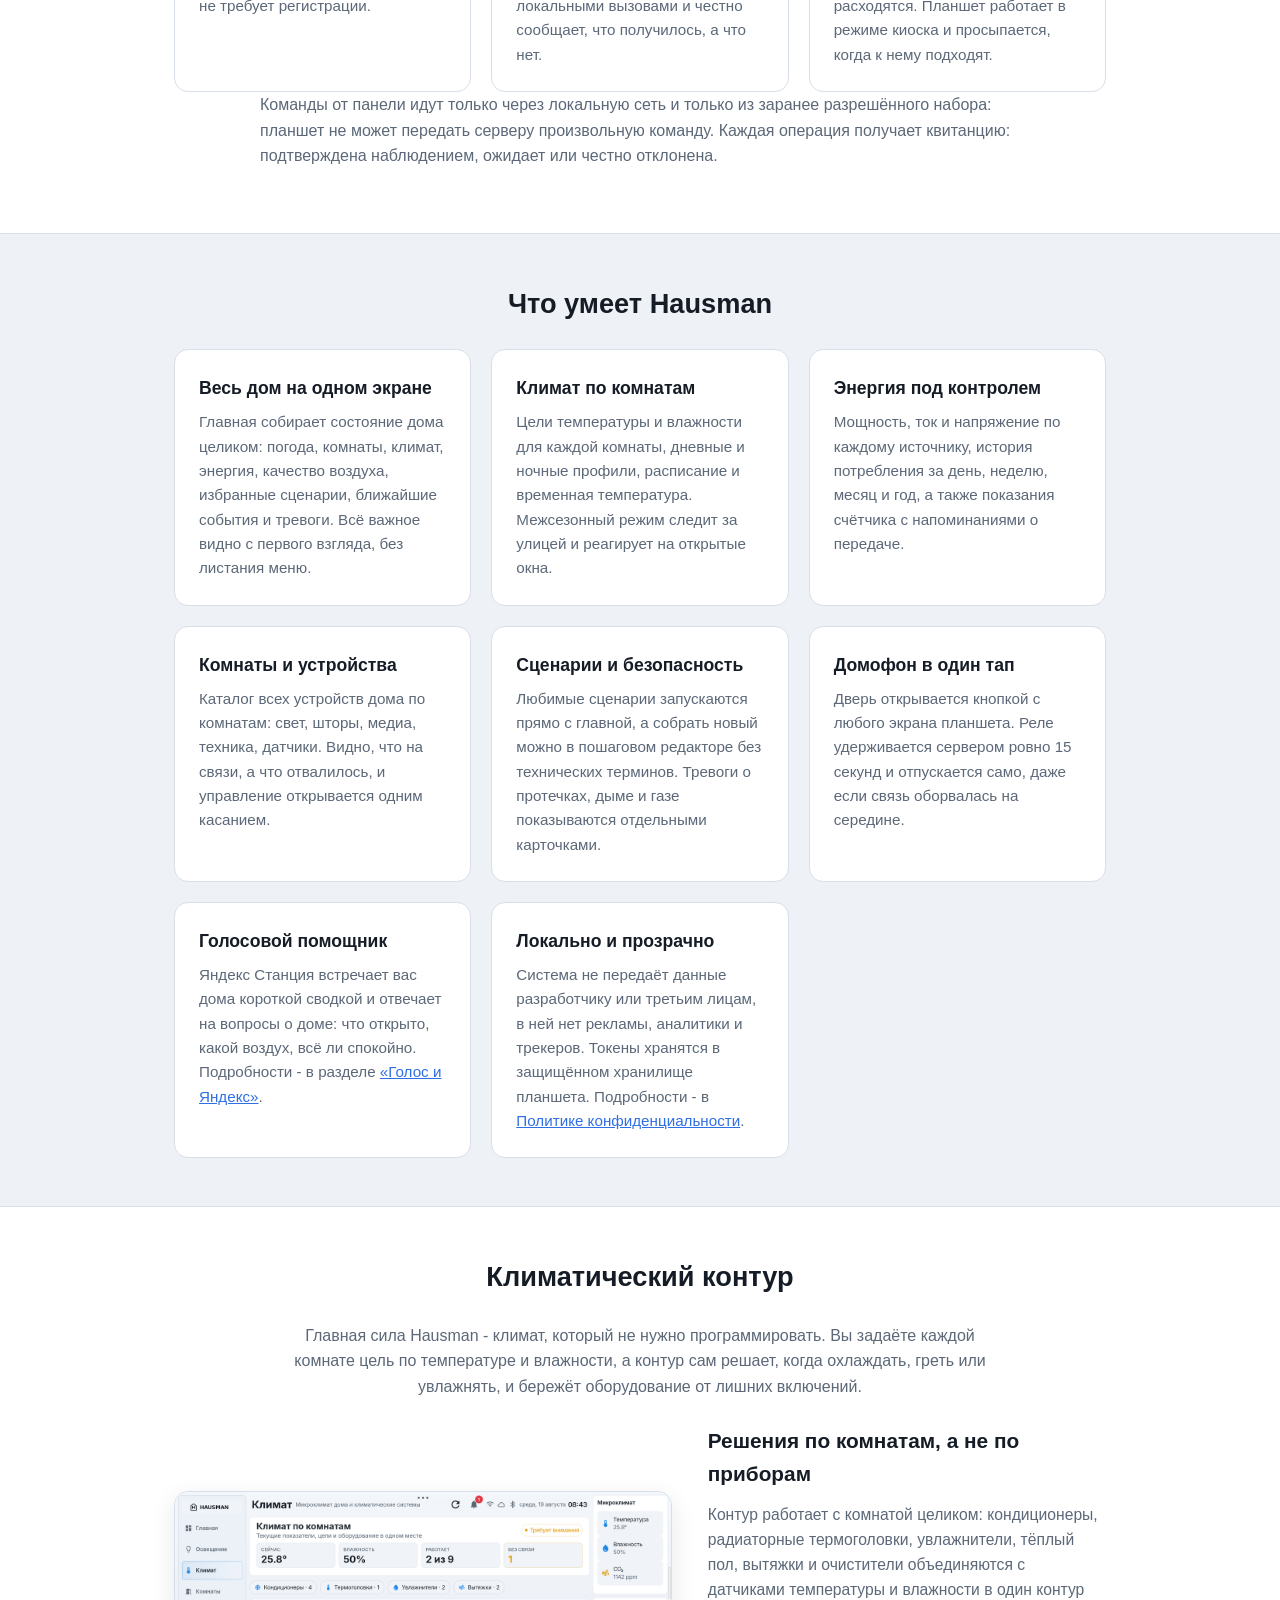
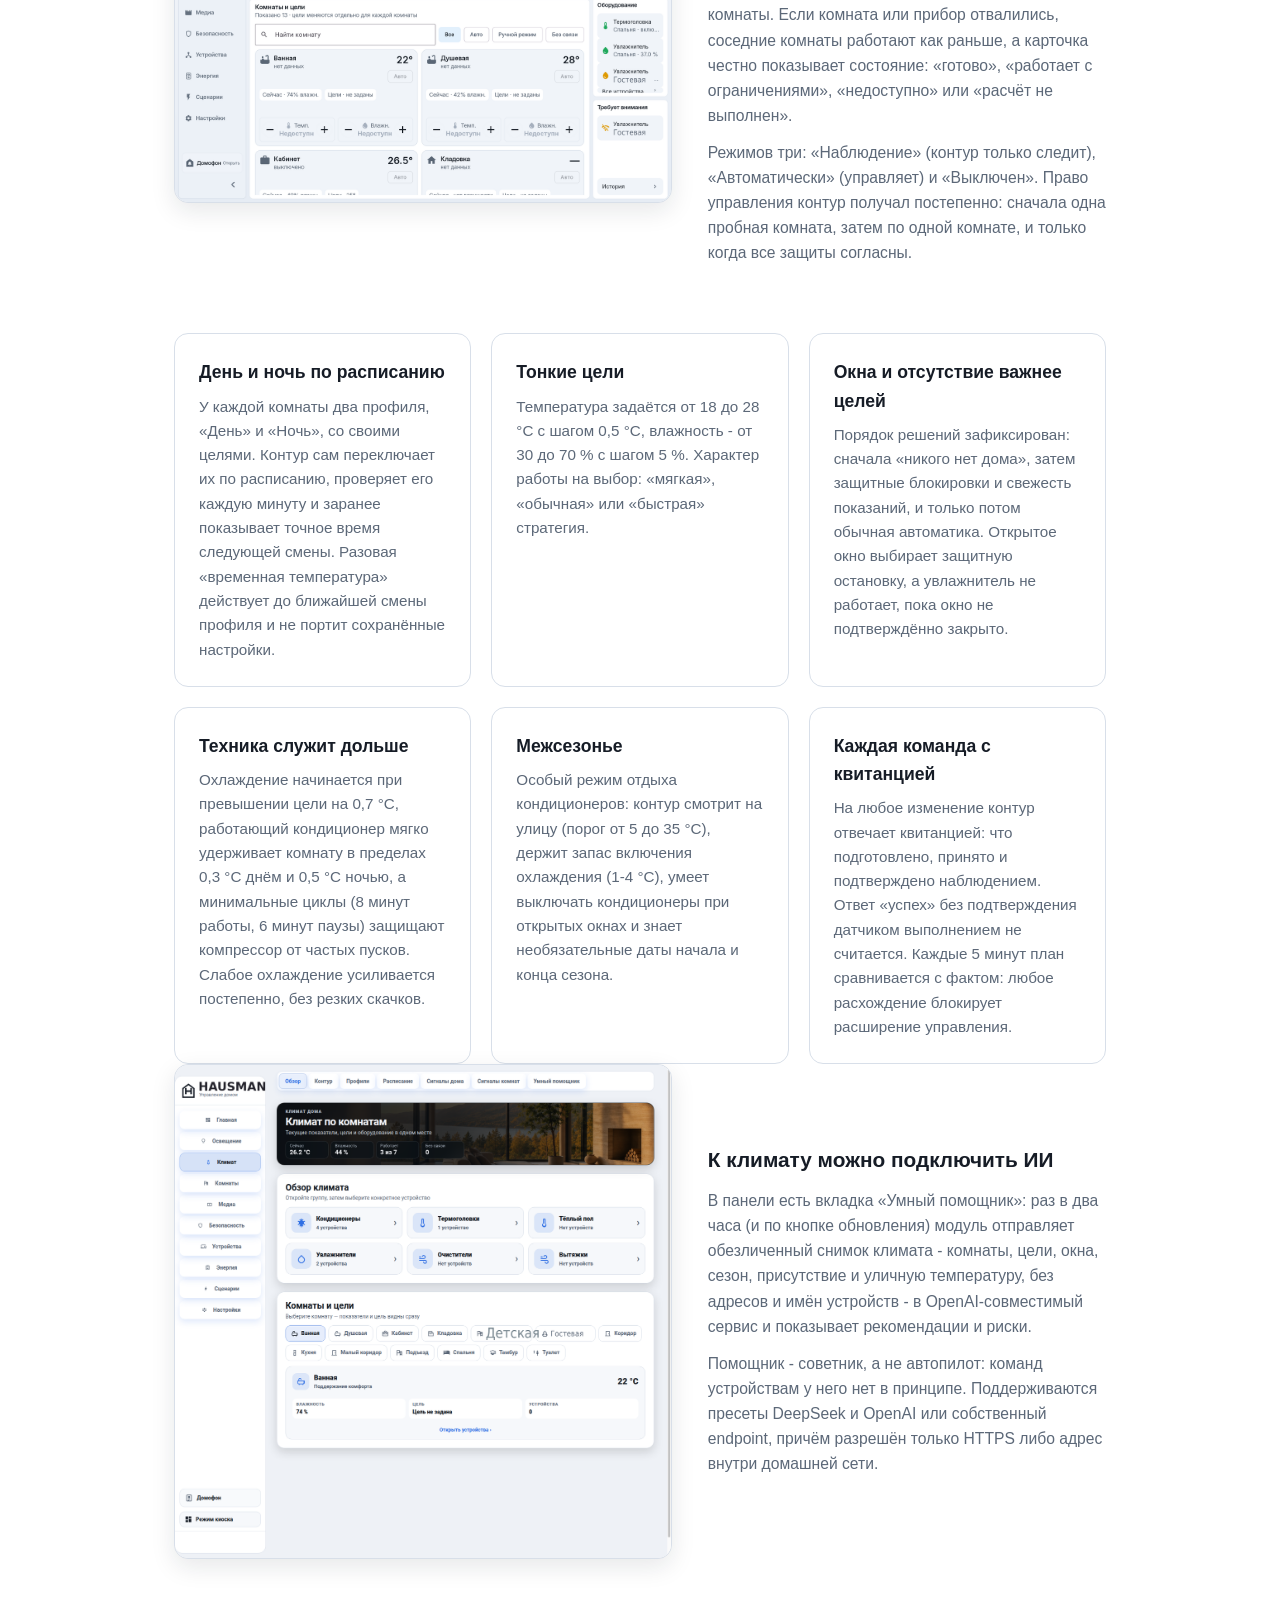
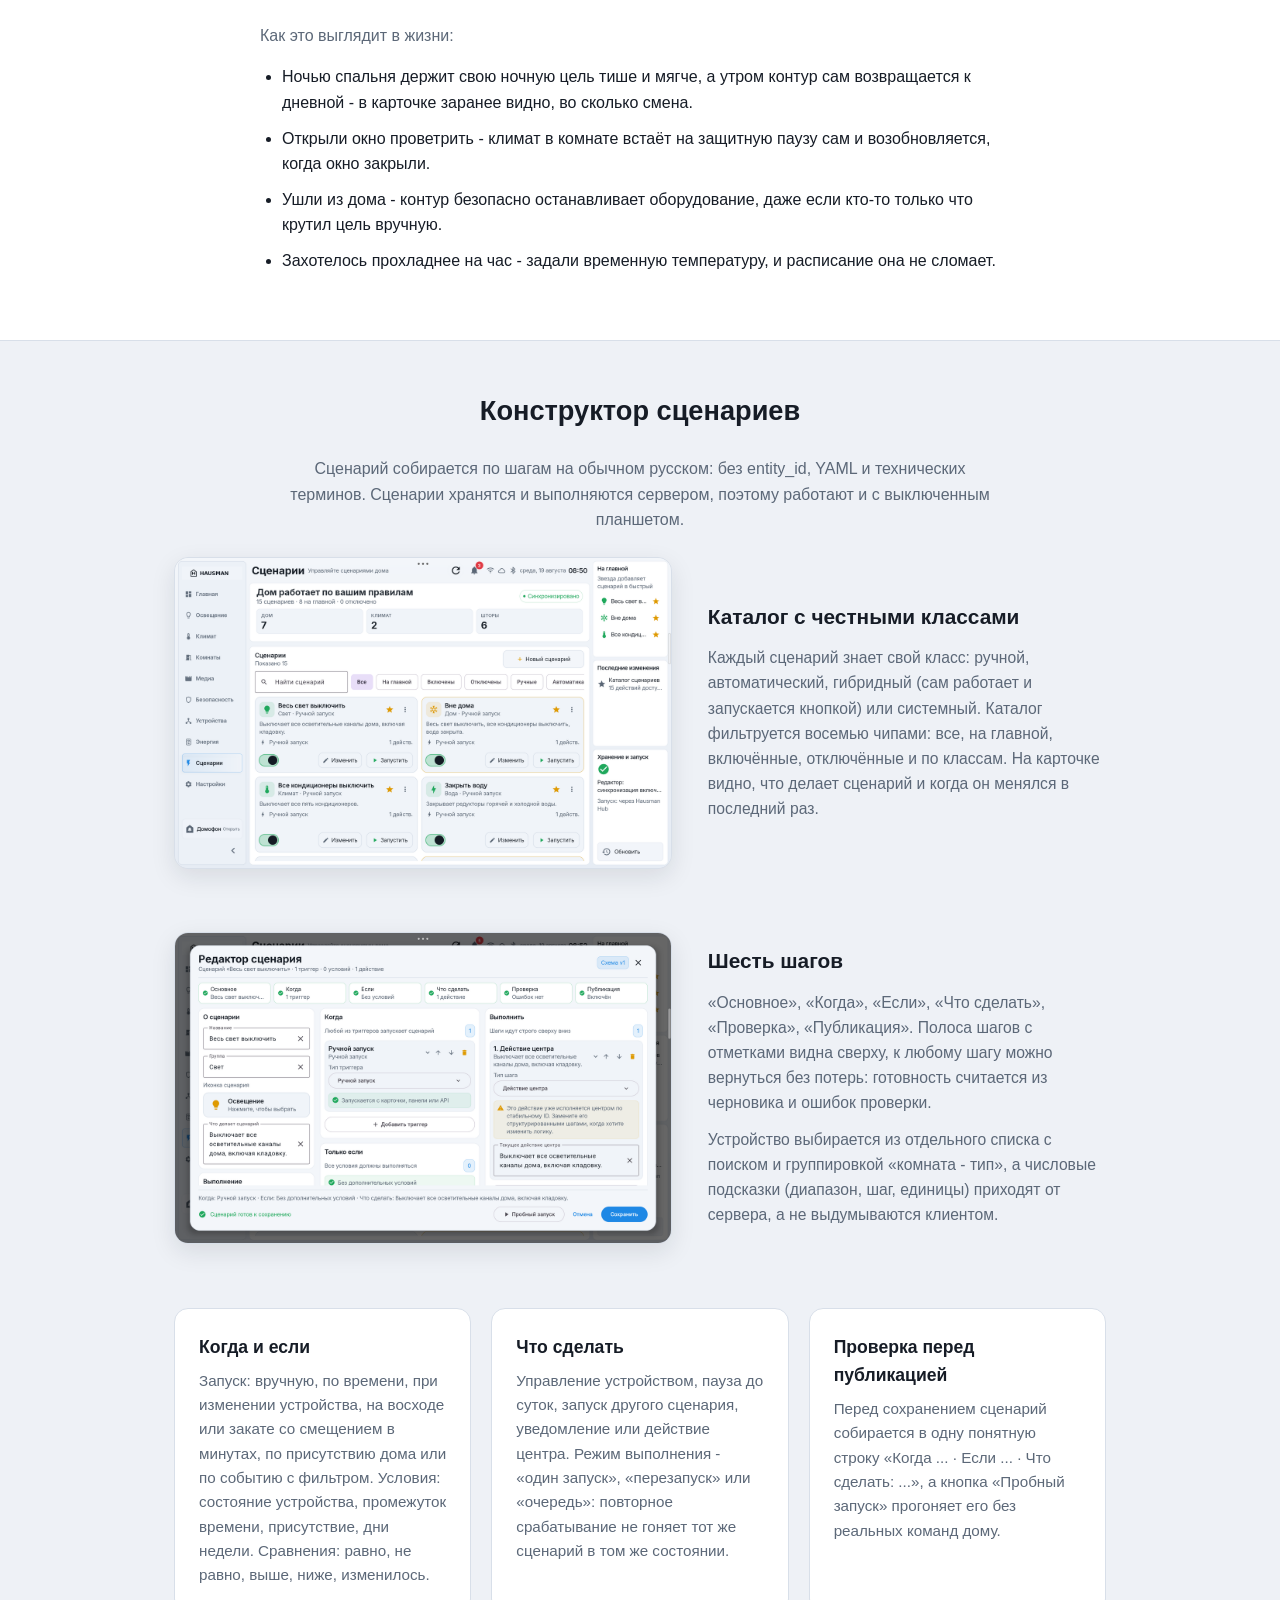
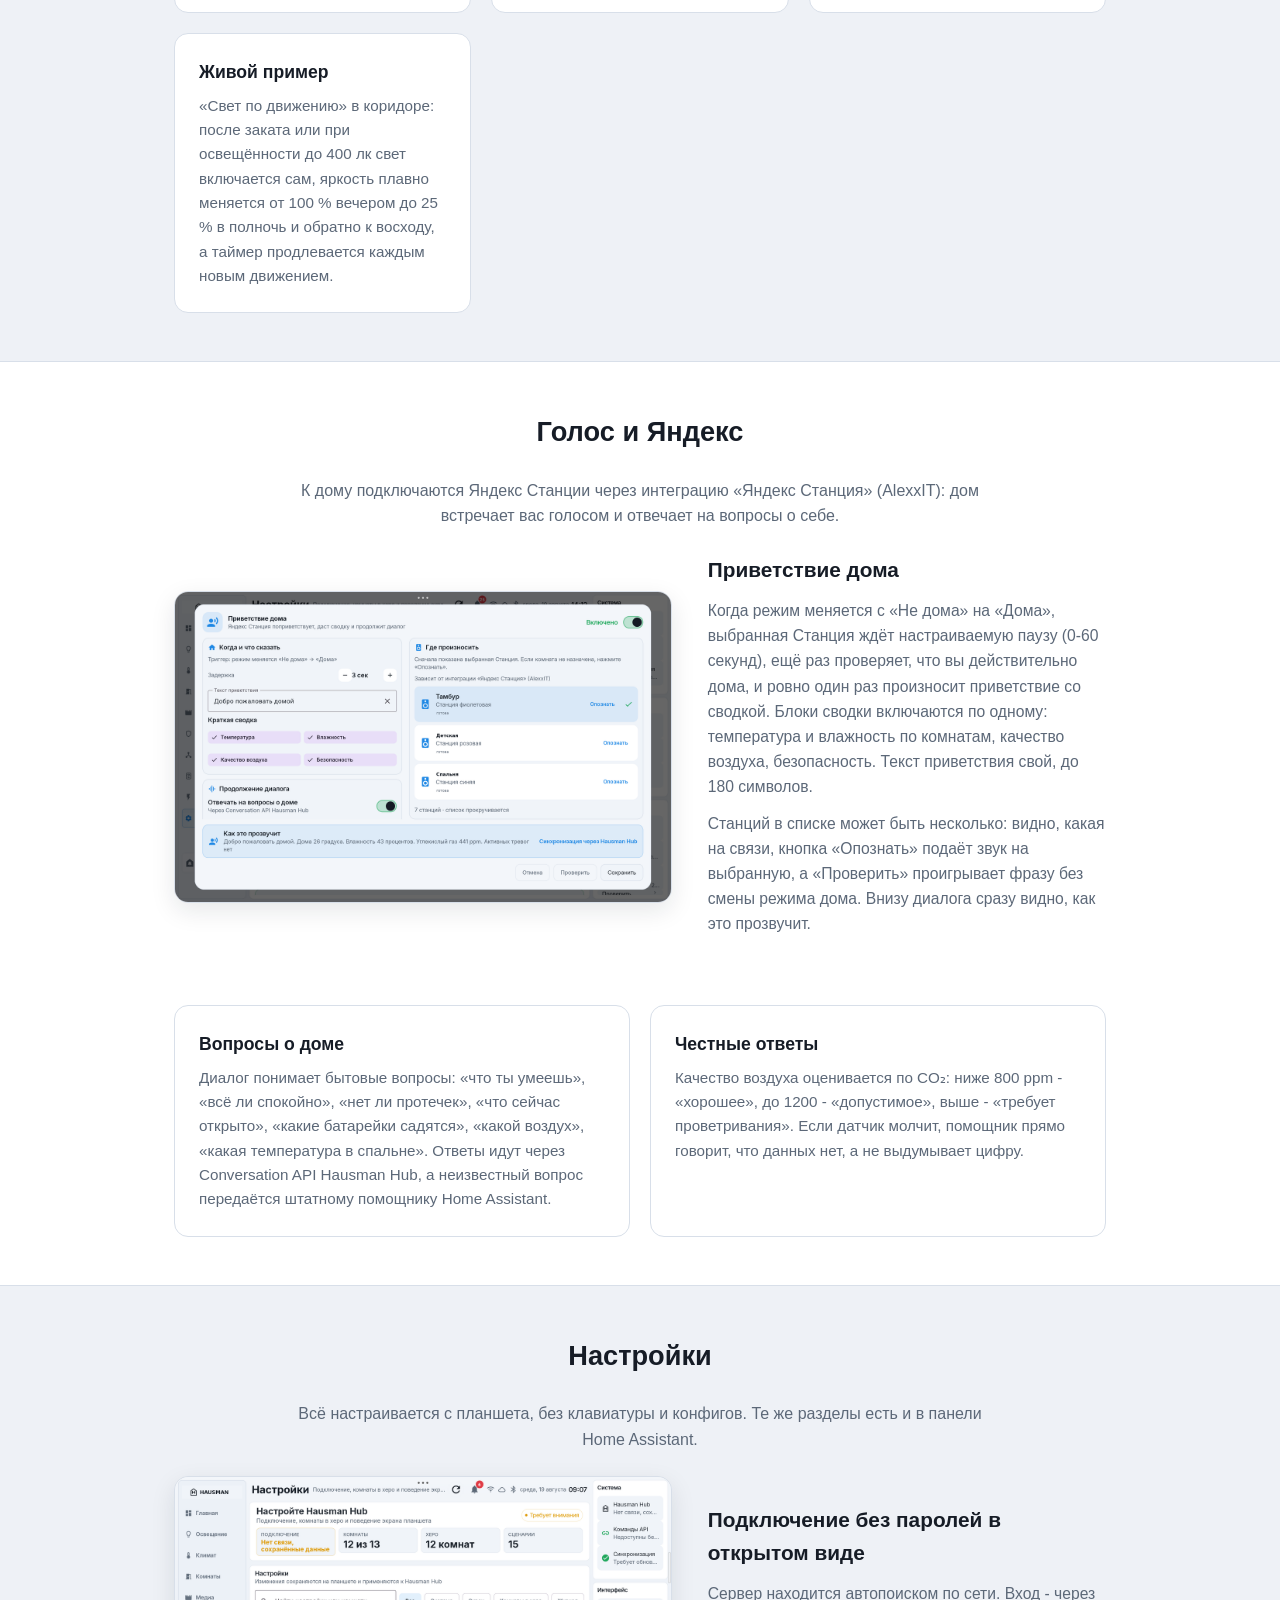
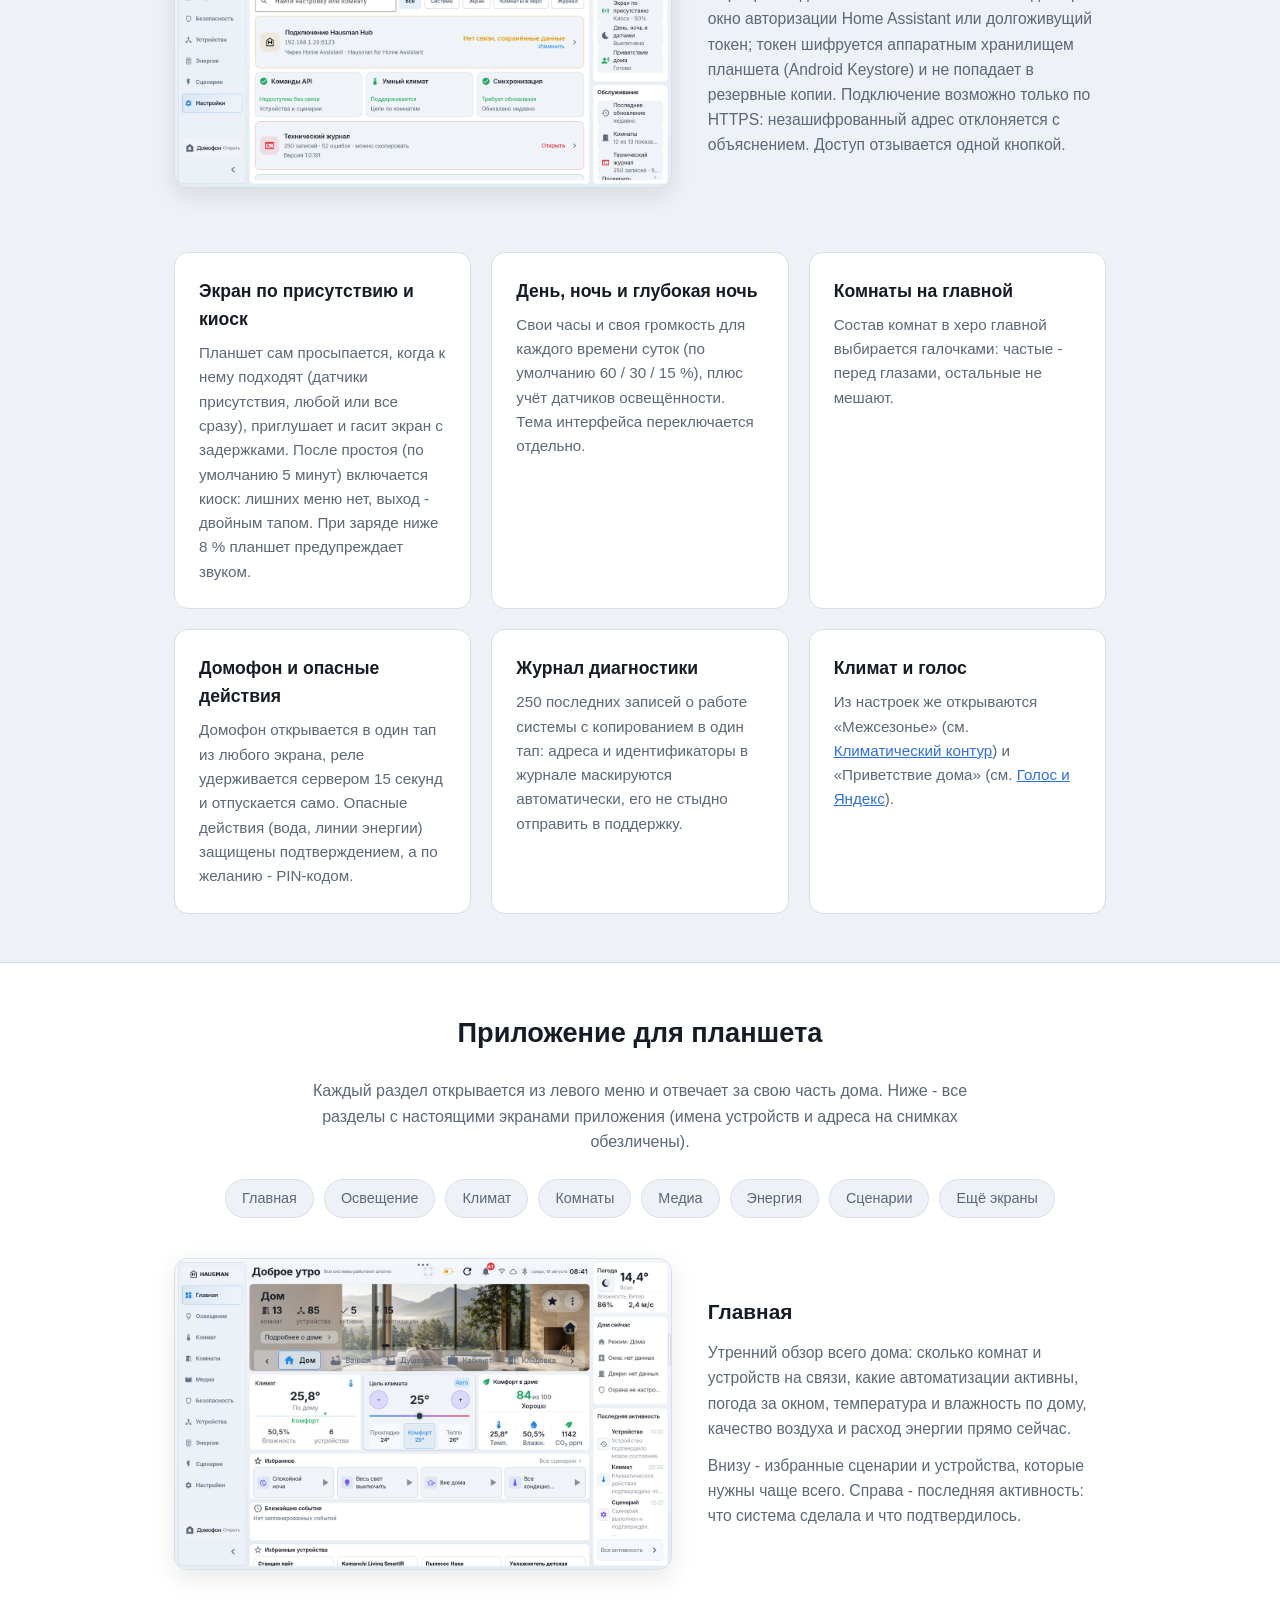
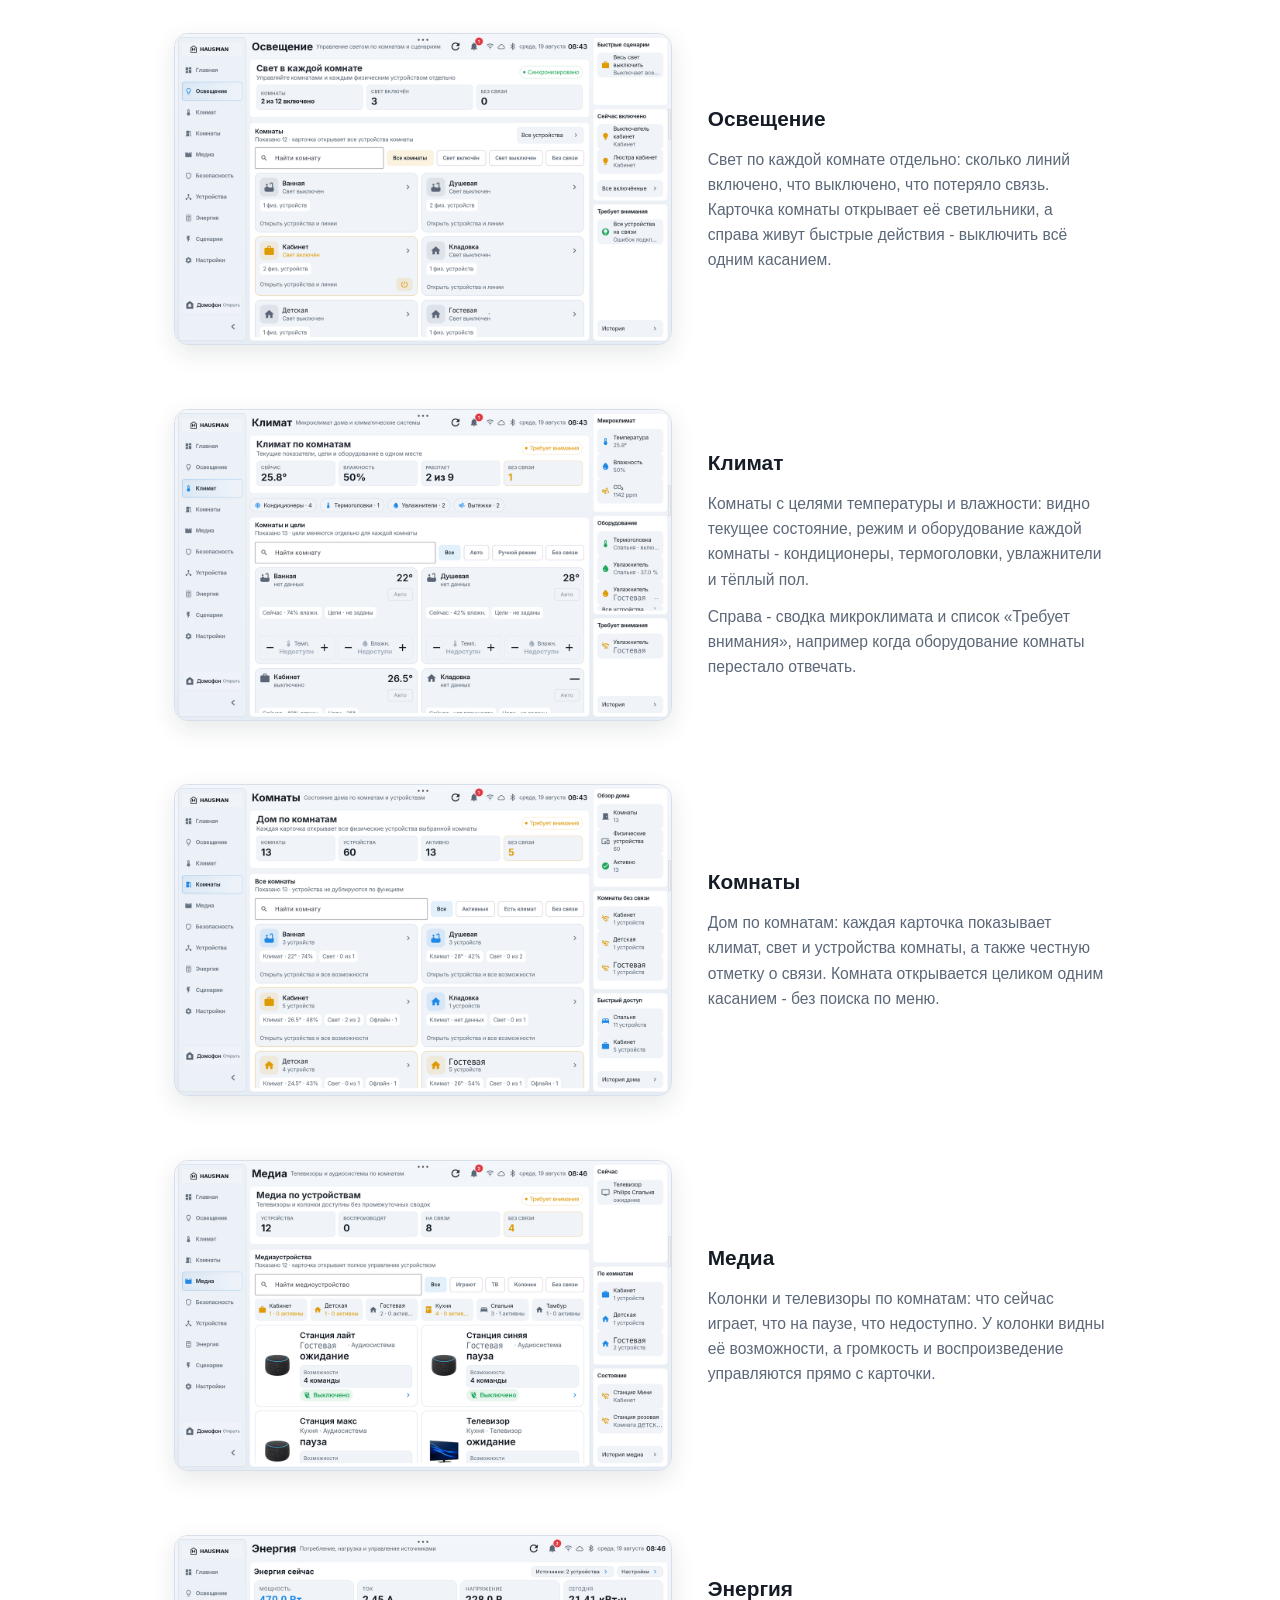
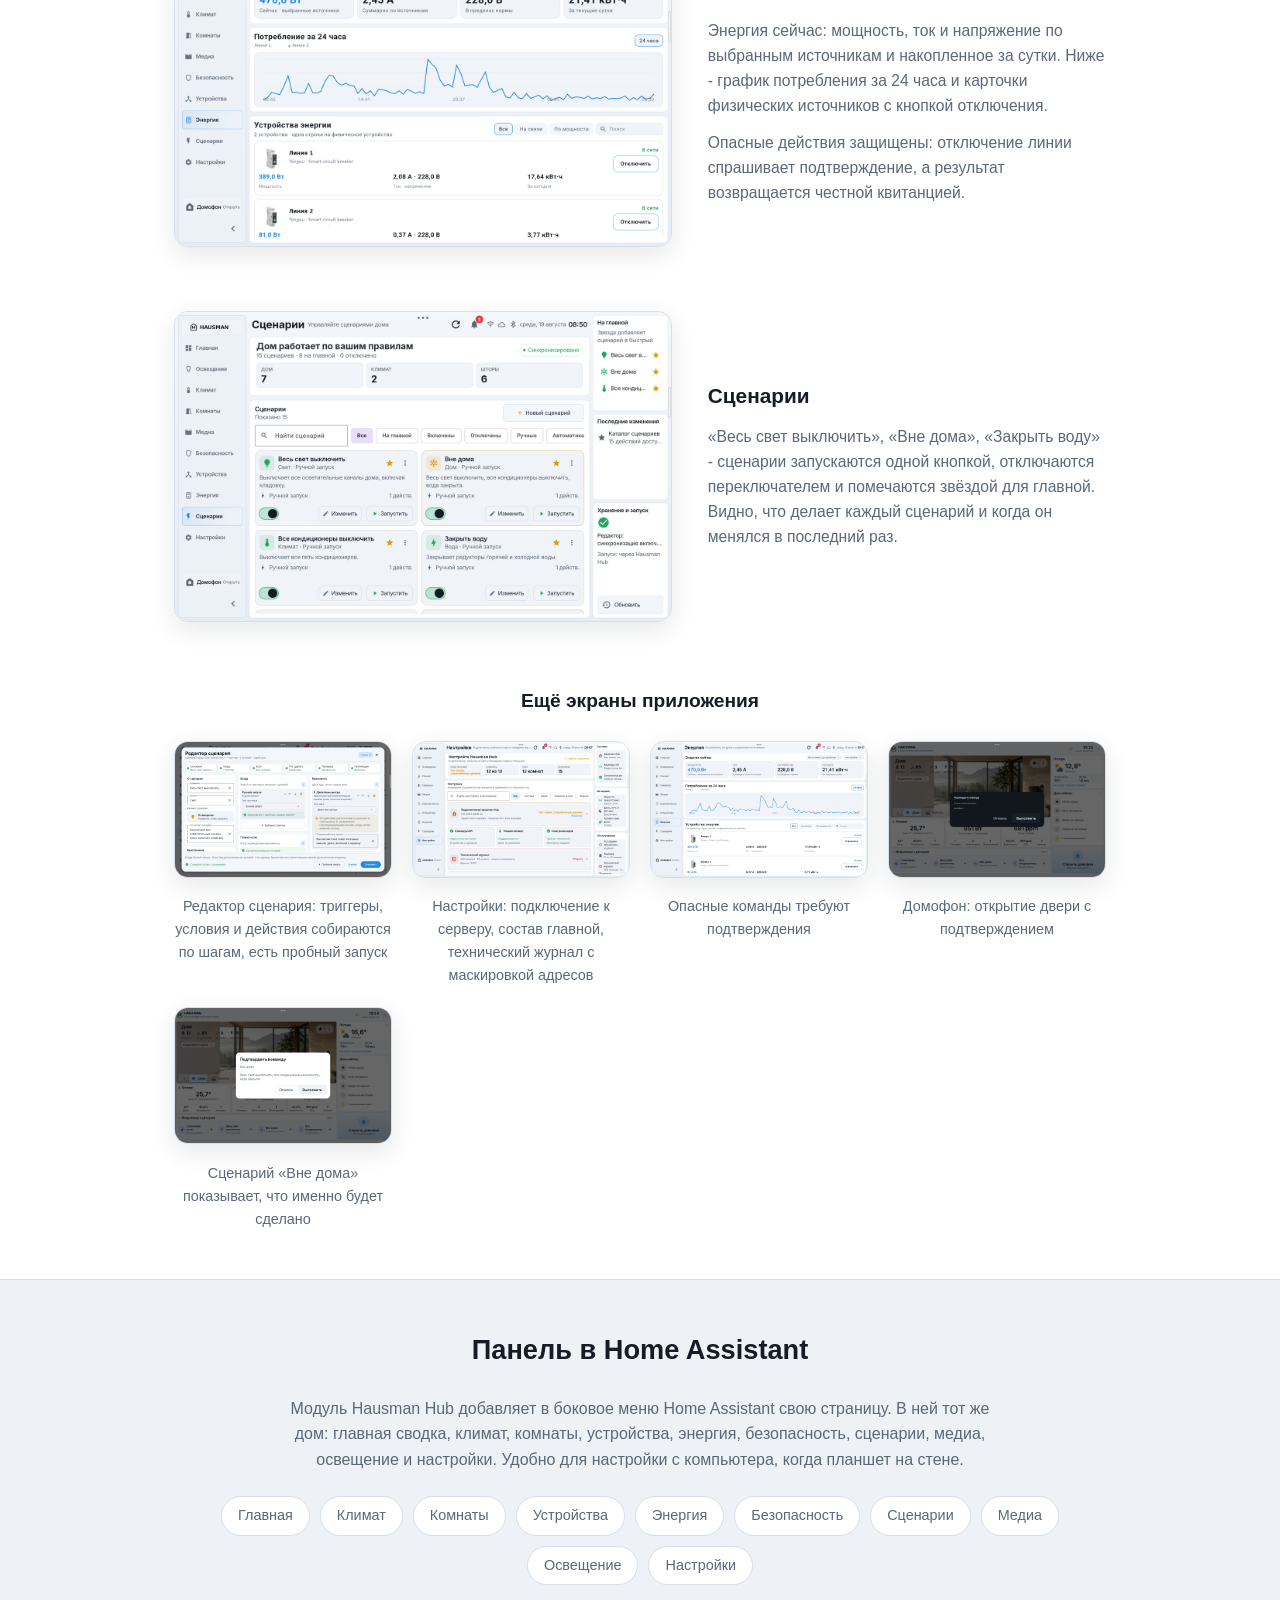
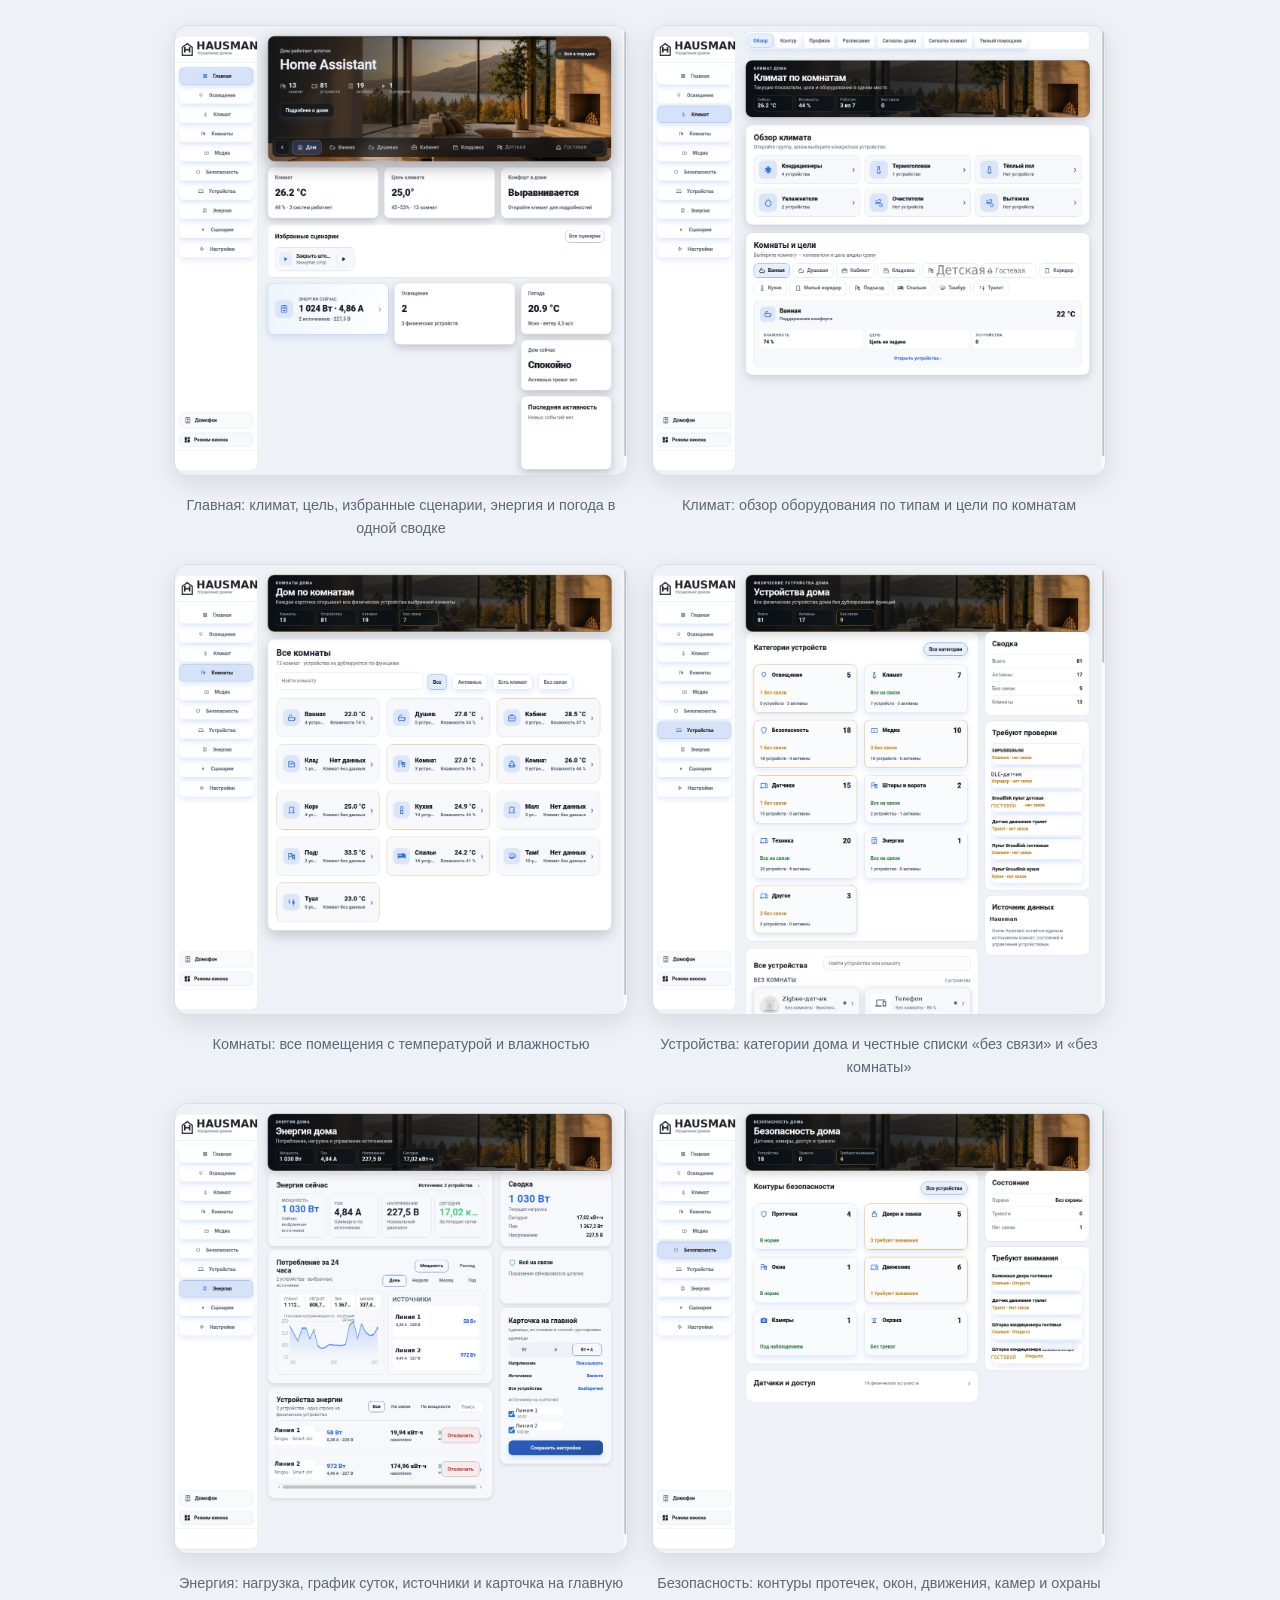
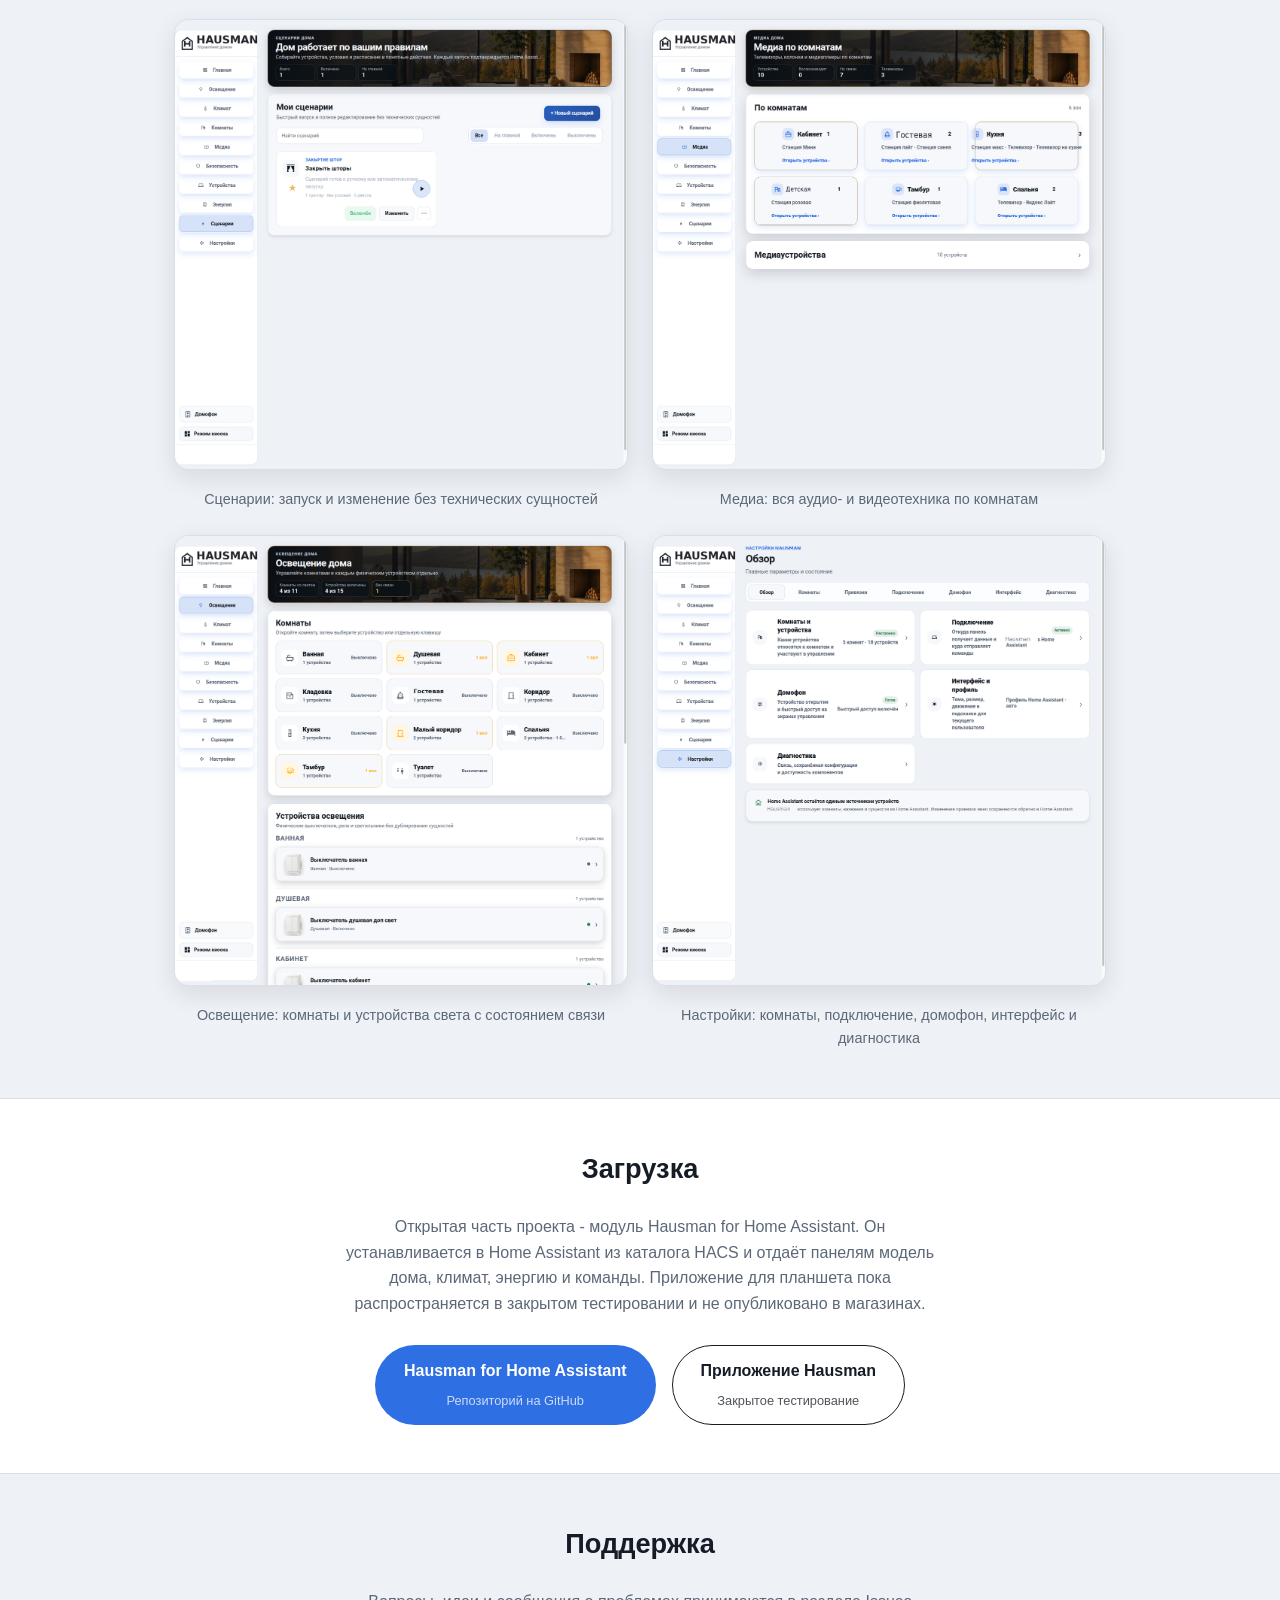
==== commit edd59077: "site: подробные разделы - климатический контур с ИИ-советником, конструктор сценариев, настройки, го" ====
--- a/index.html
+++ b/index.html
@@ -21,6 +21,10 @@
       <nav class="site-nav">
         <a href="#about">О проекте</a>
         <a href="#how">Как устроено</a>
+        <a href="#climate">Климат</a>
+        <a href="#scenarios">Сценарии</a>
+        <a href="#voice">Голос</a>
+        <a href="#settings">Настройки</a>
         <a href="#app">Приложение</a>
         <a href="#ha">Панель в HA</a>
         <a href="#download">Загрузка</a>
@@ -169,12 +173,378 @@
             </p>
           </div>
           <div class="feature-card">
+            <h3>Домофон в один тап</h3>
+            <p>
+              Дверь открывается кнопкой с любого экрана планшета. Реле
+              удерживается сервером ровно 15 секунд и отпускается само, даже
+              если связь оборвалась на середине.
+            </p>
+          </div>
+          <div class="feature-card">
+            <h3>Голосовой помощник</h3>
+            <p>
+              Яндекс Станция встречает вас дома короткой сводкой и отвечает на
+              вопросы о доме: что открыто, какой воздух, всё ли спокойно.
+              Подробности - в разделе <a href="#voice">«Голос и Яндекс»</a>.
+            </p>
+          </div>
+          <div class="feature-card">
             <h3>Локально и прозрачно</h3>
             <p>
               Система не передаёт данные разработчику или третьим лицам, в ней
               нет рекламы, аналитики и трекеров. Токены хранятся в защищённом
               хранилище планшета. Подробности - в
               <a href="privacy.html">Политике конфиденциальности</a>.
+            </p>
+          </div>
+        </div>
+      </div>
+    </section>
+
+    <section id="climate" class="alt">
+      <div class="container">
+        <h2>Климатический контур</h2>
+        <p class="section-lead">
+          Главная сила Hausman - климат, который не нужно программировать.
+          Вы задаёте каждой комнате цель по температуре и влажности, а контур
+          сам решает, когда охлаждать, греть или увлажнять, и бережёт
+          оборудование от лишних включений.
+        </p>
+
+        <div class="shot-row">
+          <a class="zoom" href="assets/screenshots/full/app-climate.png" aria-label="Открыть скриншот в полном размере"><img src="assets/screenshots/app-climate.png" alt="Климат в приложении Hausman: цели по комнатам, микроклимат и список «Требует внимания»" loading="lazy"></a>
+          <div>
+            <h3>Решения по комнатам, а не по приборам</h3>
+            <p>
+              Контур работает с комнатой целиком: кондиционеры, радиаторные
+              термоголовки, увлажнители, тёплый пол, вытяжки и очистители
+              объединяются с датчиками температуры и влажности в один контур
+              комнаты. Если комната или прибор отвалились, соседние комнаты
+              работают как раньше, а карточка честно показывает состояние:
+              «готово», «работает с ограничениями», «недоступно» или «расчёт
+              не выполнен».
+            </p>
+            <p>
+              Режимов три: «Наблюдение» (контур только следит),
+              «Автоматически» (управляет) и «Выключен». Право управления контур
+              получал постепенно: сначала одна пробная комната, затем по одной
+              комнате, и только когда все защиты согласны.
+            </p>
+          </div>
+        </div>
+
+        <div class="features-grid">
+          <div class="feature-card">
+            <h3>День и ночь по расписанию</h3>
+            <p>
+              У каждой комнаты два профиля, «День» и «Ночь», со своими целями.
+              Контур сам переключает их по расписанию, проверяет его каждую
+              минуту и заранее показывает точное время следующей смены.
+              Разовая «временная температура» действует до ближайшей смены
+              профиля и не портит сохранённые настройки.
+            </p>
+          </div>
+          <div class="feature-card">
+            <h3>Тонкие цели</h3>
+            <p>
+              Температура задаётся от 18 до 28 °C с шагом 0,5 °C, влажность -
+              от 30 до 70 % с шагом 5 %. Характер работы на выбор: «мягкая»,
+              «обычная» или «быстрая» стратегия.
+            </p>
+          </div>
+          <div class="feature-card">
+            <h3>Окна и отсутствие важнее целей</h3>
+            <p>
+              Порядок решений зафиксирован: сначала «никого нет дома», затем
+              защитные блокировки и свежесть показаний, и только потом обычная
+              автоматика. Открытое окно выбирает защитную остановку, а
+              увлажнитель не работает, пока окно не подтверждённо закрыто.
+            </p>
+          </div>
+          <div class="feature-card">
+            <h3>Техника служит дольше</h3>
+            <p>
+              Охлаждение начинается при превышении цели на 0,7 °C, работающий
+              кондиционер мягко удерживает комнату в пределах 0,3 °C днём и
+              0,5 °C ночью, а минимальные циклы (8 минут работы, 6 минут
+              паузы) защищают компрессор от частых пусков. Слабое охлаждение
+              усиливается постепенно, без резких скачков.
+            </p>
+          </div>
+          <div class="feature-card">
+            <h3>Межсезонье</h3>
+            <p>
+              Особый режим отдыха кондиционеров: контур смотрит на улицу
+              (порог от 5 до 35 °C), держит запас включения охлаждения
+              (1-4 °C), умеет выключать кондиционеры при открытых окнах и
+              знает необязательные даты начала и конца сезона.
+            </p>
+          </div>
+          <div class="feature-card">
+            <h3>Каждая команда с квитанцией</h3>
+            <p>
+              На любое изменение контур отвечает квитанцией: что подготовлено,
+              принято и подтверждено наблюдением. Ответ «успех» без
+              подтверждения датчиком выполнением не считается. Каждые 5 минут
+              план сравнивается с фактом: любое расхождение блокирует
+              расширение управления.
+            </p>
+          </div>
+        </div>
+
+        <div class="shot-row rev" id="climate-ai">
+          <a class="zoom" href="assets/screenshots/full/ha-climate.png" aria-label="Открыть скриншот в полном размере"><img src="assets/screenshots/ha-climate.png" alt="Климат в панели Hausman: вкладки Обзор, Контур, Профили, Расписание, Сигналы дома, Сигналы комнат, Умный помощник" loading="lazy"></a>
+          <div>
+            <h3>К климату можно подключить ИИ</h3>
+            <p>
+              В панели есть вкладка «Умный помощник»: раз в два часа (и по
+              кнопке обновления) модуль отправляет обезличенный снимок климата
+              - комнаты, цели, окна, сезон, присутствие и уличную температуру,
+              без адресов и имён устройств - в OpenAI-совместимый сервис и
+              показывает рекомендации и риски.
+            </p>
+            <p>
+              Помощник - советник, а не автопилот: команд устройствам у него
+              нет в принципе. Поддерживаются пресеты DeepSeek и OpenAI или
+              собственный endpoint, причём разрешён только HTTPS либо адрес
+              внутри домашней сети.
+            </p>
+          </div>
+        </div>
+
+        <div class="prose">
+          <p>Как это выглядит в жизни:</p>
+          <ul>
+            <li>
+              Ночью спальня держит свою ночную цель тише и мягче, а утром
+              контур сам возвращается к дневной - в карточке заранее видно,
+              во сколько смена.
+            </li>
+            <li>
+              Открыли окно проветрить - климат в комнате встаёт на защитную
+              паузу сам и возобновляется, когда окно закрыли.
+            </li>
+            <li>
+              Ушли из дома - контур безопасно останавливает оборудование,
+              даже если кто-то только что крутил цель вручную.
+            </li>
+            <li>
+              Захотелось прохладнее на час - задали временную температуру,
+              и расписание она не сломает.
+            </li>
+          </ul>
+        </div>
+      </div>
+    </section>
+
+    <section id="scenarios">
+      <div class="container">
+        <h2>Конструктор сценариев</h2>
+        <p class="section-lead">
+          Сценарий собирается по шагам на обычном русском: без entity_id,
+          YAML и технических терминов. Сценарии хранятся и выполняются
+          сервером, поэтому работают и с выключенным планшетом.
+        </p>
+
+        <div class="shot-row">
+          <a class="zoom" href="assets/screenshots/full/app-scenarios.png" aria-label="Открыть скриншот в полном размере"><img src="assets/screenshots/app-scenarios.png" alt="Каталог сценариев Hausman: фильтры по классам, карточки с запуском и изменением" loading="lazy"></a>
+          <div>
+            <h3>Каталог с честными классами</h3>
+            <p>
+              Каждый сценарий знает свой класс: ручной, автоматический,
+              гибридный (сам работает и запускается кнопкой) или системный.
+              Каталог фильтруется восемью чипами: все, на главной, включённые,
+              отключённые и по классам. На карточке видно, что делает сценарий
+              и когда он менялся в последний раз.
+            </p>
+          </div>
+        </div>
+
+        <div class="shot-row rev">
+          <a class="zoom" href="assets/screenshots/full/app-editor.png" aria-label="Открыть скриншот в полном размере"><img src="assets/screenshots/app-editor.png" alt="Конструктор сценария Hausman: шесть шагов с отметками готовности и пробный запуск" loading="lazy"></a>
+          <div>
+            <h3>Шесть шагов</h3>
+            <p>
+              «Основное», «Когда», «Если», «Что сделать», «Проверка»,
+              «Публикация». Полоса шагов с отметками видна сверху, к любому
+              шагу можно вернуться без потерь: готовность считается из
+              черновика и ошибок проверки.
+            </p>
+            <p>
+              Устройство выбирается из отдельного списка с поиском и
+              группировкой «комната - тип», а числовые подсказки (диапазон,
+              шаг, единицы) приходят от сервера, а не выдумываются клиентом.
+            </p>
+          </div>
+        </div>
+
+        <div class="features-grid">
+          <div class="feature-card">
+            <h3>Когда и если</h3>
+            <p>
+              Запуск: вручную, по времени, при изменении устройства, на
+              восходе или закате со смещением в минутах, по присутствию дома
+              или по событию с фильтром. Условия: состояние устройства,
+              промежуток времени, присутствие, дни недели. Сравнения: равно,
+              не равно, выше, ниже, изменилось.
+            </p>
+          </div>
+          <div class="feature-card">
+            <h3>Что сделать</h3>
+            <p>
+              Управление устройством, пауза до суток, запуск другого сценария,
+              уведомление или действие центра. Режим выполнения - «один
+              запуск», «перезапуск» или «очередь»: повторное срабатывание не
+              гоняет тот же сценарий в том же состоянии.
+            </p>
+          </div>
+          <div class="feature-card">
+            <h3>Проверка перед публикацией</h3>
+            <p>
+              Перед сохранением сценарий собирается в одну понятную строку
+              «Когда ... · Если ... · Что сделать: ...», а кнопка «Пробный
+              запуск» прогоняет его без реальных команд дому.
+            </p>
+          </div>
+          <div class="feature-card">
+            <h3>Живой пример</h3>
+            <p>
+              «Свет по движению» в коридоре: после заката или при освещённости
+              до 400 лк свет включается сам, яркость плавно меняется от 100 %
+              вечером до 25 % в полночь и обратно к восходу, а таймер
+              продлевается каждым новым движением.
+            </p>
+          </div>
+        </div>
+      </div>
+    </section>
+
+    <section id="voice" class="alt">
+      <div class="container">
+        <h2>Голос и Яндекс</h2>
+        <p class="section-lead">
+          К дому подключаются Яндекс Станции через интеграцию «Яндекс
+          Станция» (AlexxIT): дом встречает вас голосом и отвечает на вопросы
+          о себе.
+        </p>
+
+        <div class="shot-row">
+          <a class="zoom" href="assets/screenshots/full/app-greeting.png" aria-label="Открыть скриншот в полном размере"><img src="assets/screenshots/app-greeting.png" alt="Настройка приветствия дома в Hausman: триггер, задержка, состав сводки и выбор Яндекс Станции" loading="lazy"></a>
+          <div>
+            <h3>Приветствие дома</h3>
+            <p>
+              Когда режим меняется с «Не дома» на «Дома», выбранная Станция
+              ждёт настраиваемую паузу (0-60 секунд), ещё раз проверяет, что
+              вы действительно дома, и ровно один раз произносит приветствие
+              со сводкой. Блоки сводки включаются по одному: температура и
+              влажность по комнатам, качество воздуха, безопасность. Текст
+              приветствия свой, до 180 символов.
+            </p>
+            <p>
+              Станций в списке может быть несколько: видно, какая на связи,
+              кнопка «Опознать» подаёт звук на выбранную, а «Проверить»
+              проигрывает фразу без смены режима дома. Внизу диалога сразу
+              видно, как это прозвучит.
+            </p>
+          </div>
+        </div>
+
+        <div class="features-grid">
+          <div class="feature-card">
+            <h3>Вопросы о доме</h3>
+            <p>
+              Диалог понимает бытовые вопросы: «что ты умеешь», «всё ли
+              спокойно», «нет ли протечек», «что сейчас открыто», «какие
+              батарейки садятся», «какой воздух», «какая температура в
+              спальне». Ответы идут через Conversation API Hausman Hub, а
+              неизвестный вопрос передаётся штатному помощнику Home Assistant.
+            </p>
+          </div>
+          <div class="feature-card">
+            <h3>Честные ответы</h3>
+            <p>
+              Качество воздуха оценивается по CO₂: ниже 800 ppm - «хорошее»,
+              до 1200 - «допустимое», выше - «требует проветривания». Если
+              датчик молчит, помощник прямо говорит, что данных нет, а не
+              выдумывает цифру.
+            </p>
+          </div>
+        </div>
+      </div>
+    </section>
+
+    <section id="settings">
+      <div class="container">
+        <h2>Настройки</h2>
+        <p class="section-lead">
+          Всё настраивается с планшета, без клавиатуры и конфигов. Те же
+          разделы есть и в панели Home Assistant.
+        </p>
+
+        <div class="shot-row rev">
+          <a class="zoom" href="assets/screenshots/full/app-settings.png" aria-label="Открыть скриншот в полном размере"><img src="assets/screenshots/app-settings.png" alt="Настройки Hausman: подключение, комнаты в херо, система и журнал диагностики" loading="lazy"></a>
+          <div>
+            <h3>Подключение без паролей в открытом виде</h3>
+            <p>
+              Сервер находится автопоиском по сети. Вход - через окно
+              авторизации Home Assistant или долгоживущий токен; токен
+              шифруется аппаратным хранилищем планшета (Android Keystore) и не
+              попадает в резервные копии. Подключение возможно только по
+              HTTPS: незашифрованный адрес отклоняется с объяснением. Доступ
+              отзывается одной кнопкой.
+            </p>
+          </div>
+        </div>
+
+        <div class="features-grid">
+          <div class="feature-card">
+            <h3>Экран по присутствию и киоск</h3>
+            <p>
+              Планшет сам просыпается, когда к нему подходят (датчики
+              присутствия, любой или все сразу), приглушает и гасит экран с
+              задержками. После простоя (по умолчанию 5 минут) включается
+              киоск: лишних меню нет, выход - двойным тапом. При заряде ниже
+              8 % планшет предупреждает звуком.
+            </p>
+          </div>
+          <div class="feature-card">
+            <h3>День, ночь и глубокая ночь</h3>
+            <p>
+              Свои часы и своя громкость для каждого времени суток (по
+              умолчанию 60 / 30 / 15 %), плюс учёт датчиков освещённости.
+              Тема интерфейса переключается отдельно.
+            </p>
+          </div>
+          <div class="feature-card">
+            <h3>Комнаты на главной</h3>
+            <p>
+              Состав комнат в херо главной выбирается галочками: частые -
+              перед глазами, остальные не мешают.
+            </p>
+          </div>
+          <div class="feature-card">
+            <h3>Домофон и опасные действия</h3>
+            <p>
+              Домофон открывается в один тап из любого экрана, реле
+              удерживается сервером 15 секунд и отпускается само. Опасные
+              действия (вода, линии энергии) защищены подтверждением, а по
+              желанию - PIN-кодом.
+            </p>
+          </div>
+          <div class="feature-card">
+            <h3>Журнал диагностики</h3>
+            <p>
+              250 последних записей о работе системы с копированием в один
+              тап: адреса и идентификаторы в журнале маскируются
+              автоматически, его не стыдно отправить в поддержку.
+            </p>
+          </div>
+          <div class="feature-card">
+            <h3>Климат и голос</h3>
+            <p>
+              Из настроек же открываются «Межсезонье» (см.
+              <a href="#climate">Климатический контур</a>) и «Приветствие
+              дома» (см. <a href="#voice">Голос и Яндекс</a>).
             </p>
           </div>
         </div>
--- a/styles.css
+++ b/styles.css
@@ -423,3 +423,7 @@
 .lightbox[hidden]{display:none}
 .lightbox img{max-width:96vw;max-height:92vh;border-radius:12px;box-shadow:0 24px 80px rgba(0,0,0,.5)}
 .lightbox-close{position:absolute;top:16px;right:20px;font-size:32px;color:#fff;background:none;border:0;cursor:pointer;line-height:1}
+
+/* Списки внутри прозаических блоков */
+.prose ul{margin:0 0 18px;padding-left:22px}
+.prose li{margin-bottom:10px}
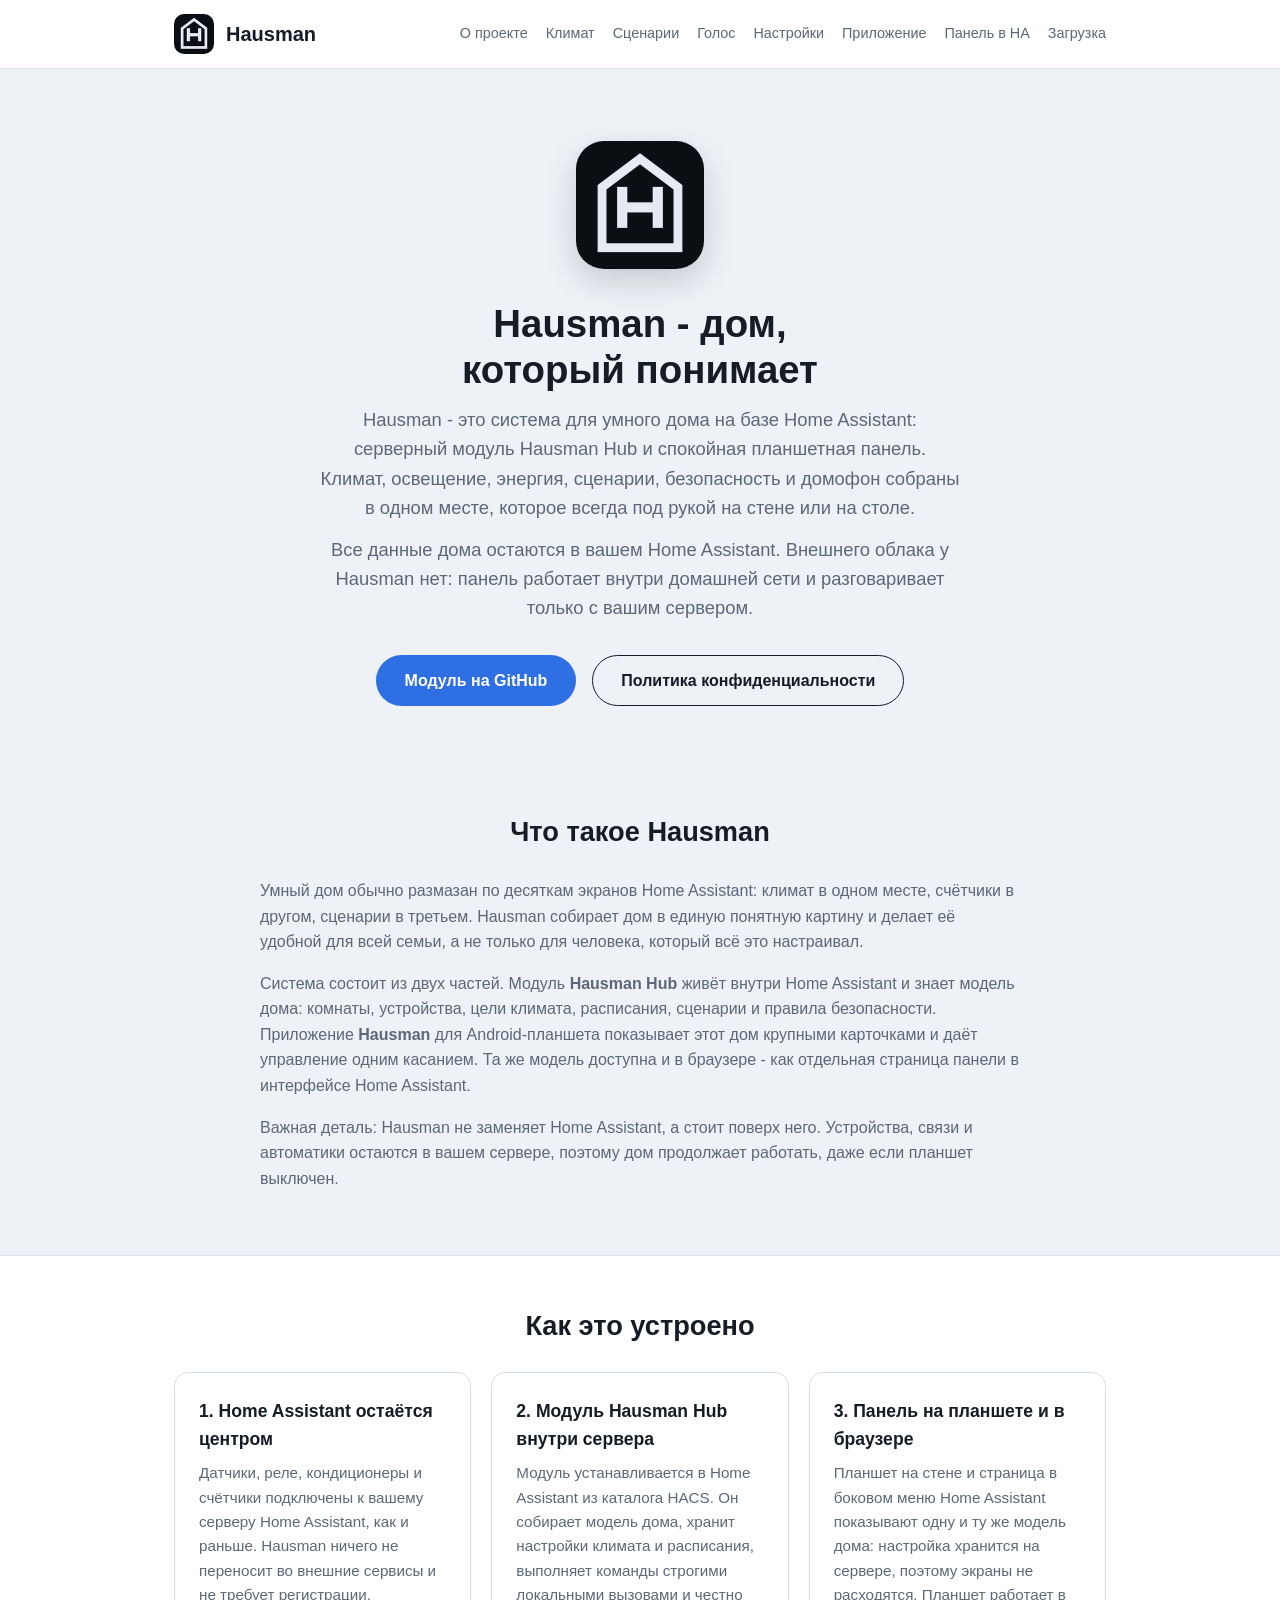
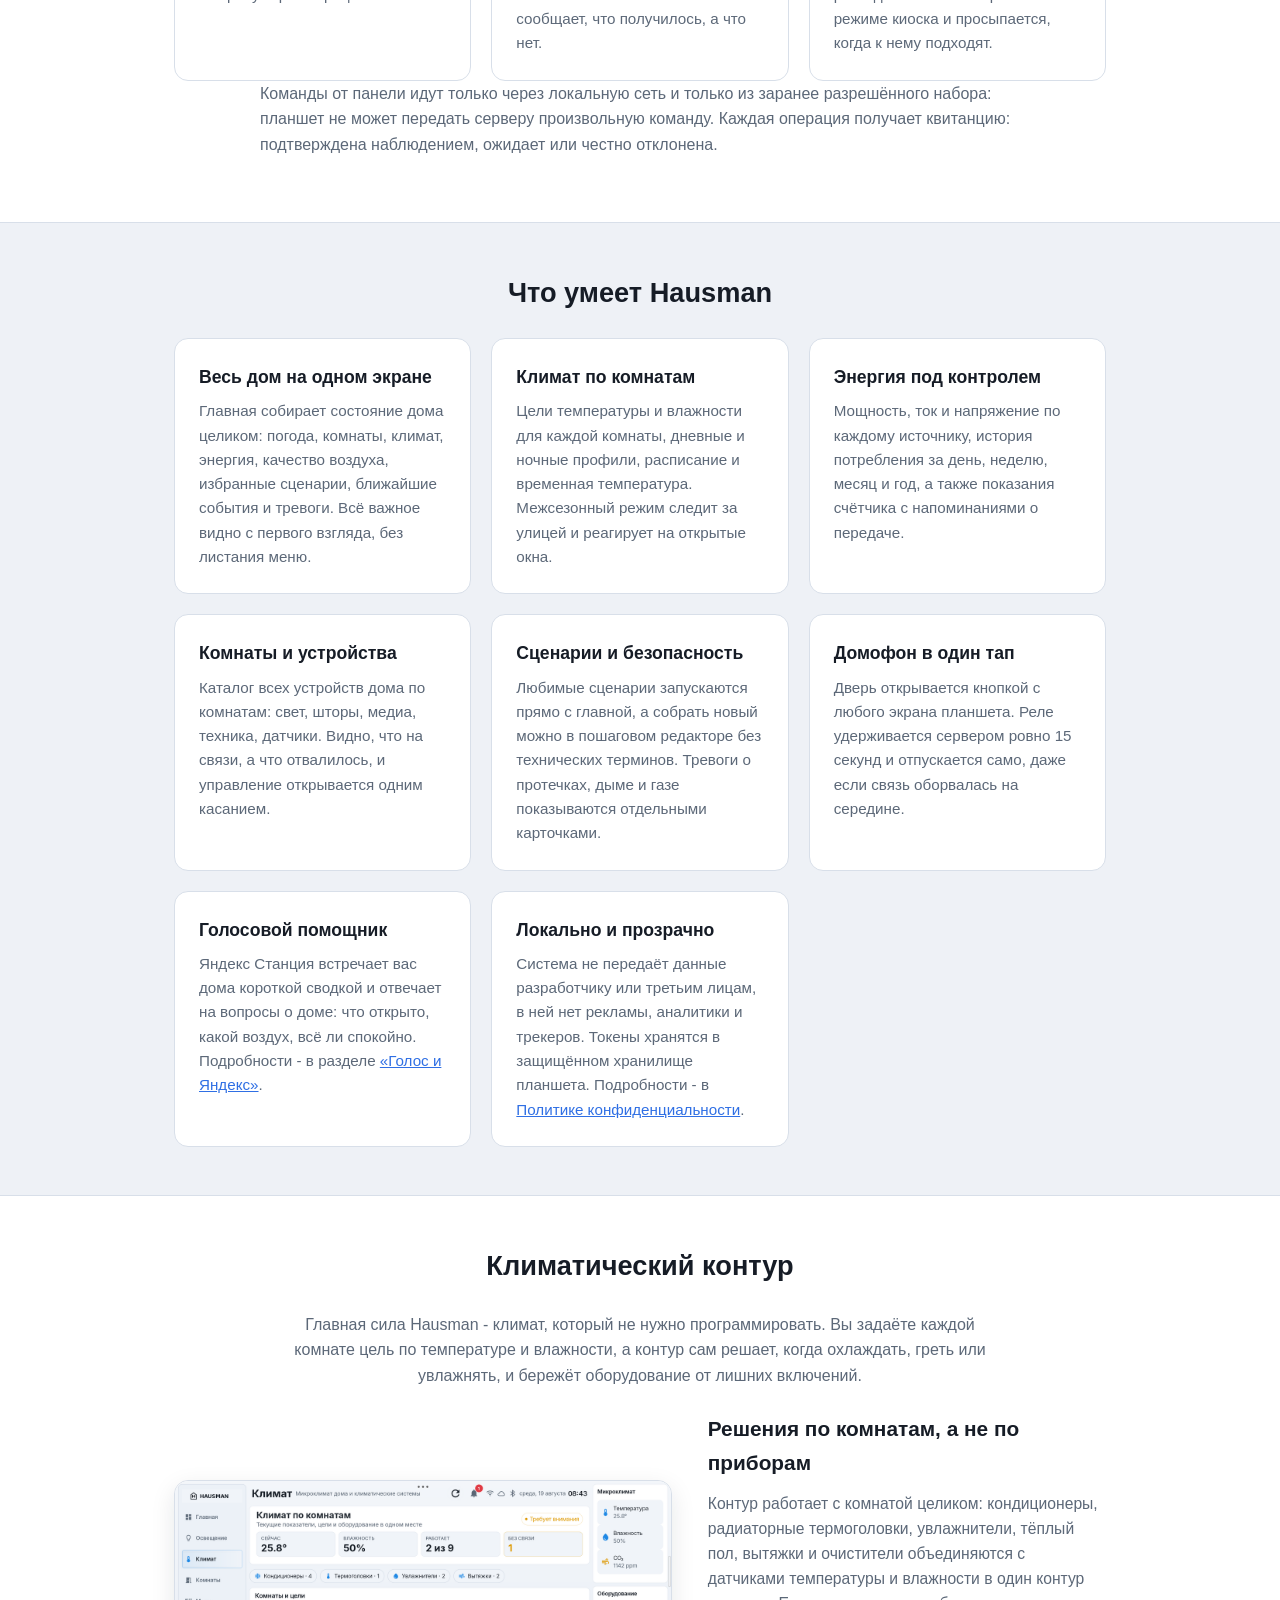
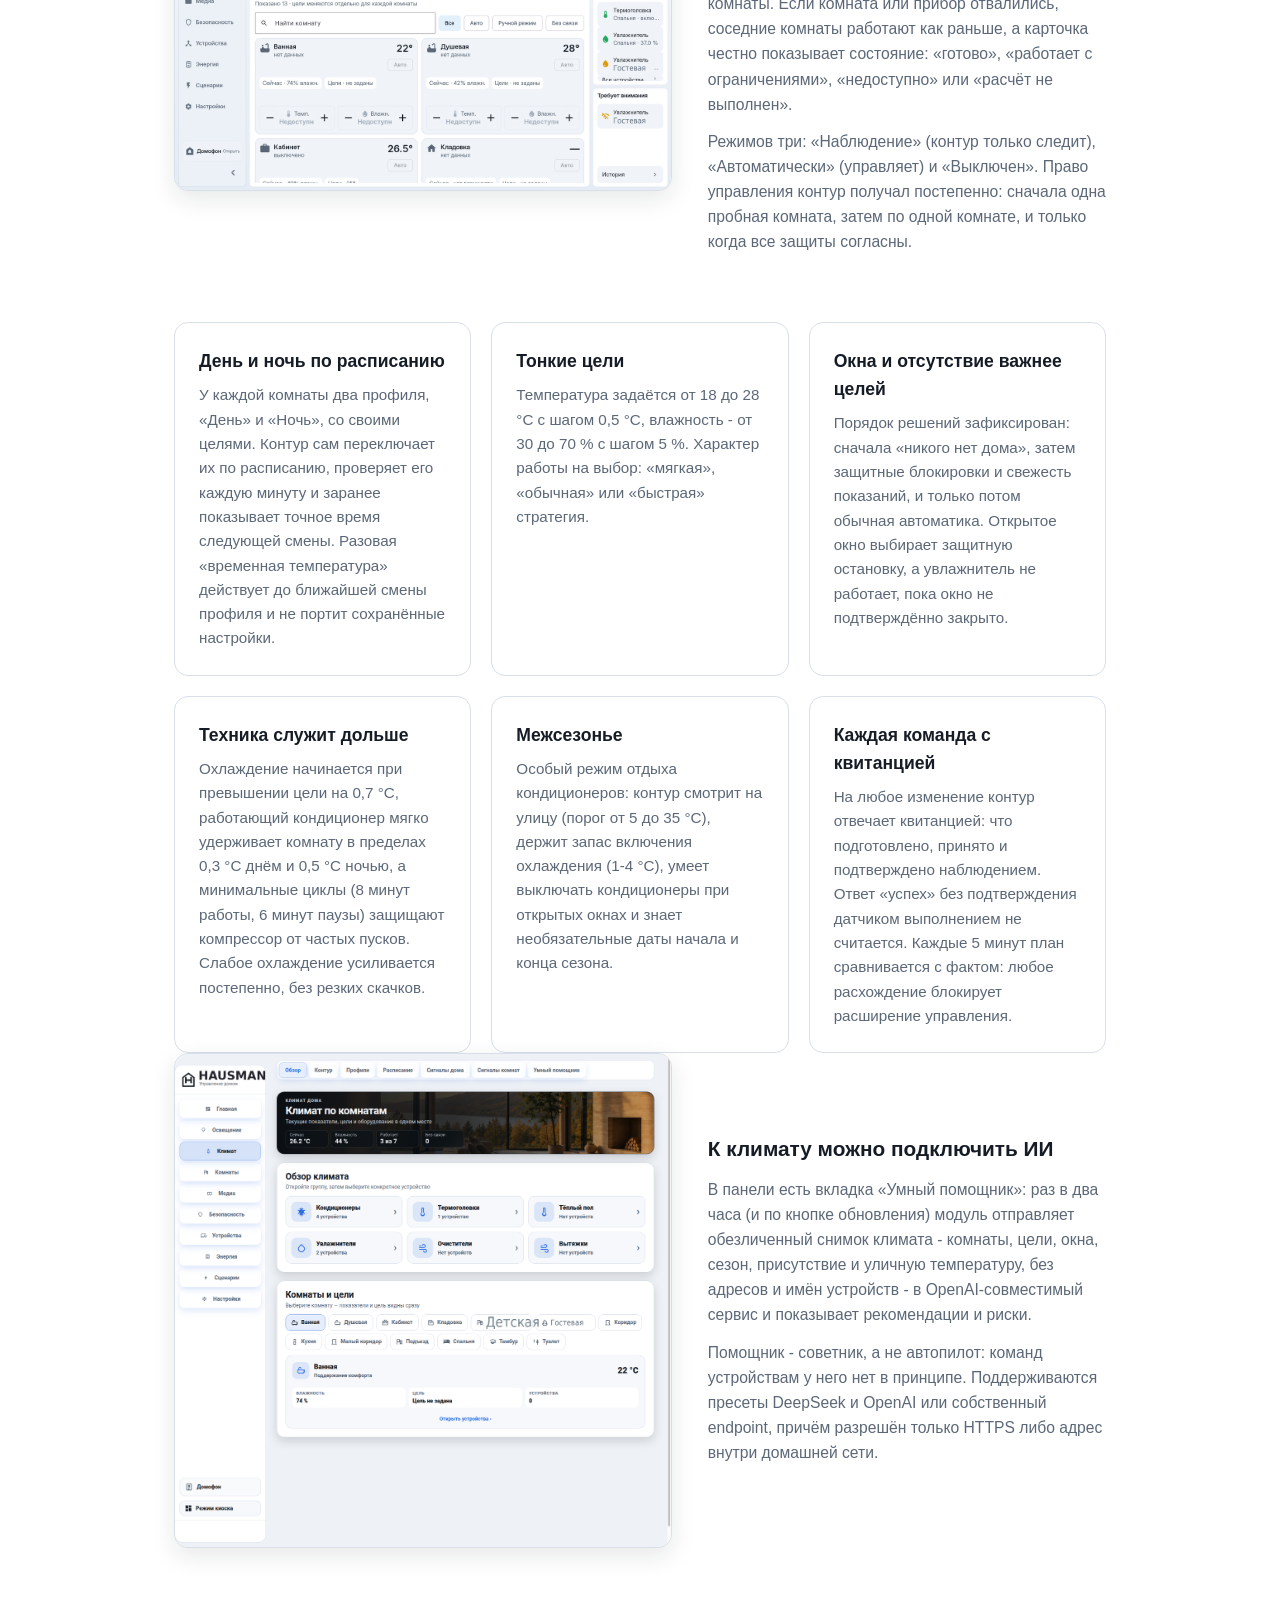
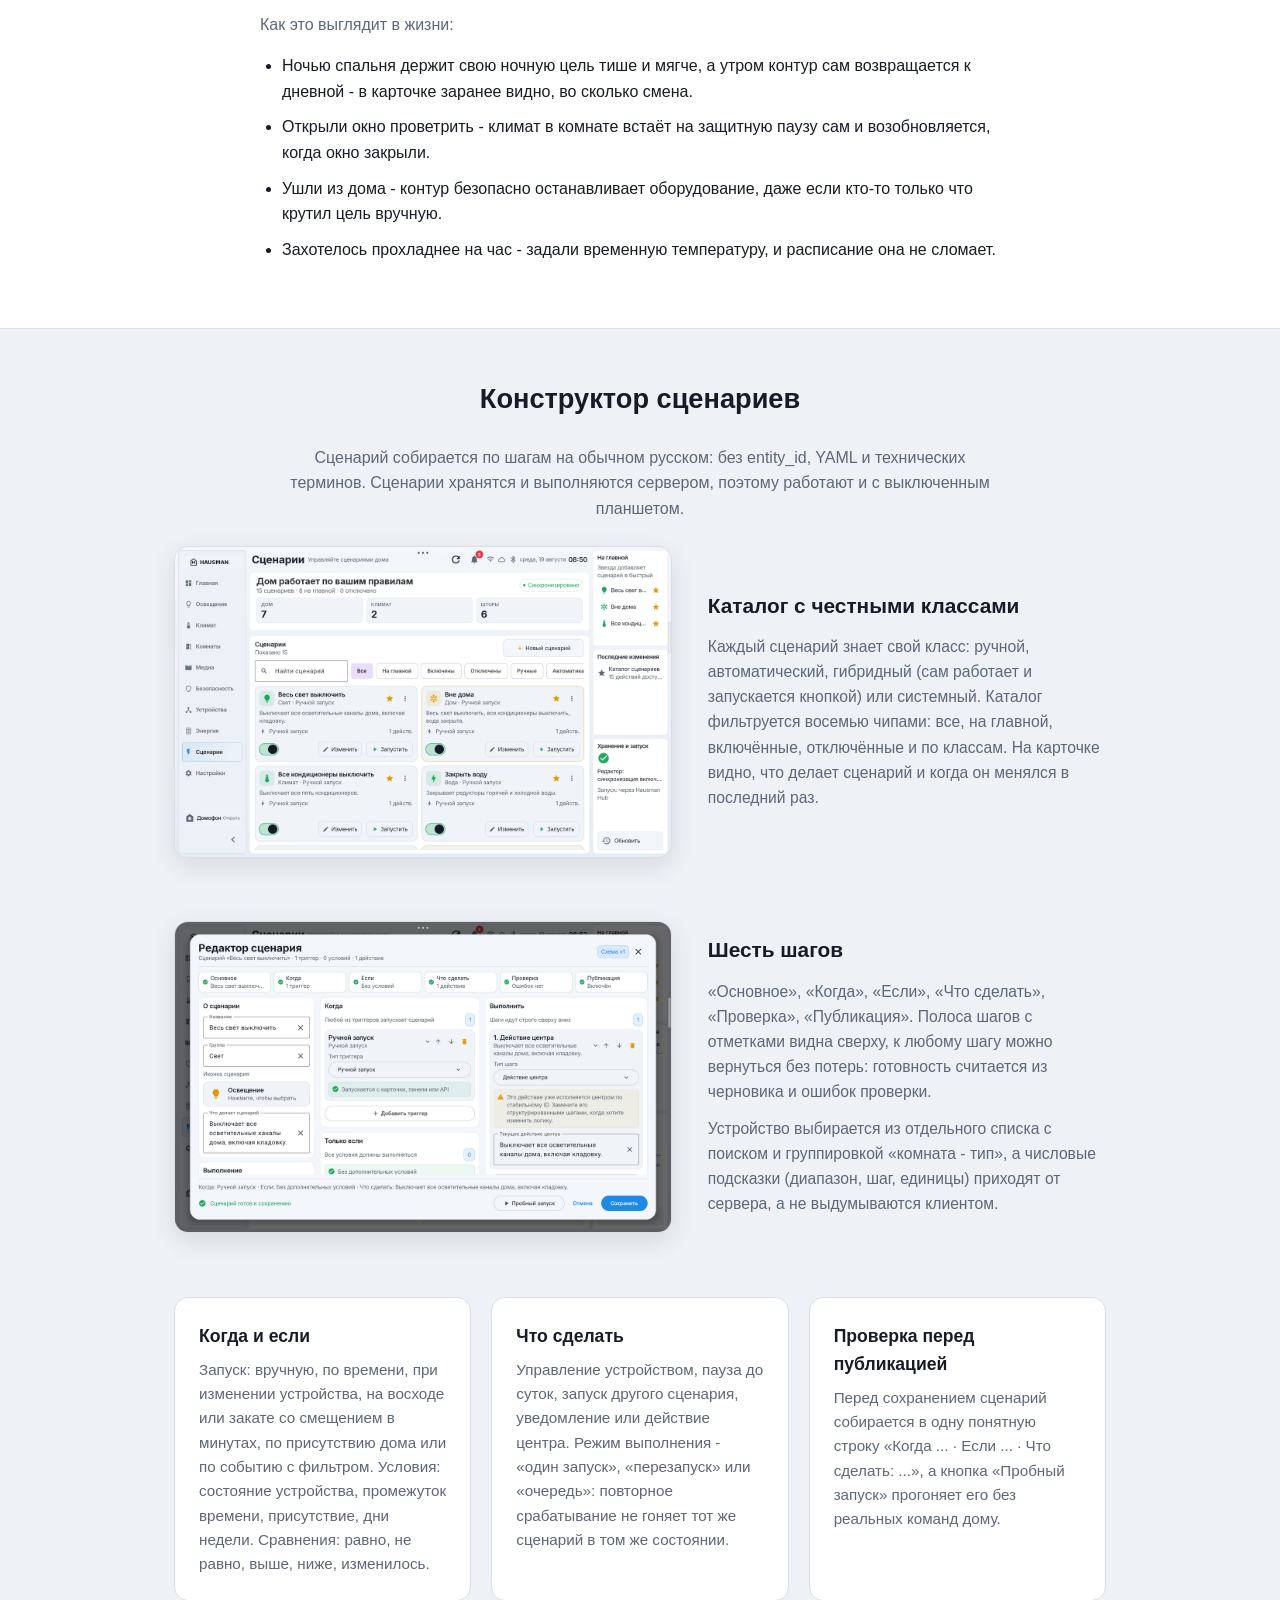
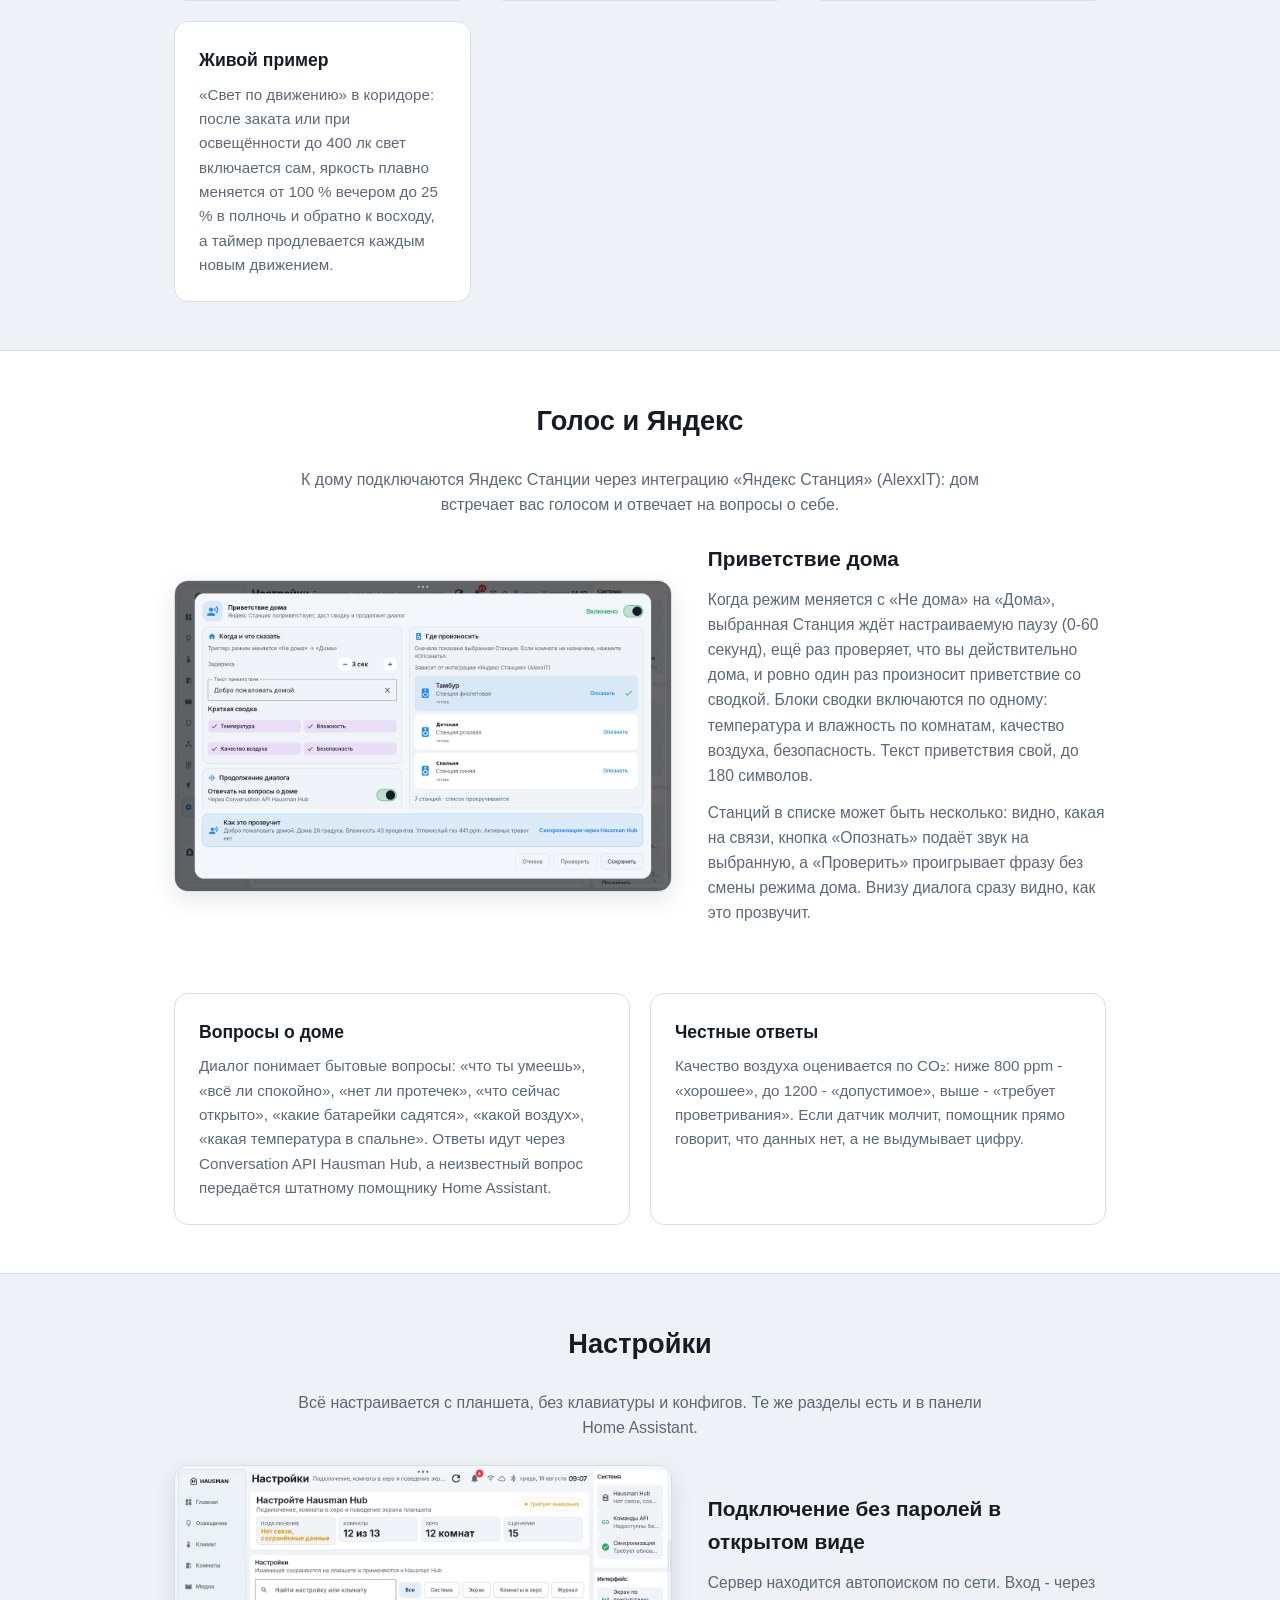
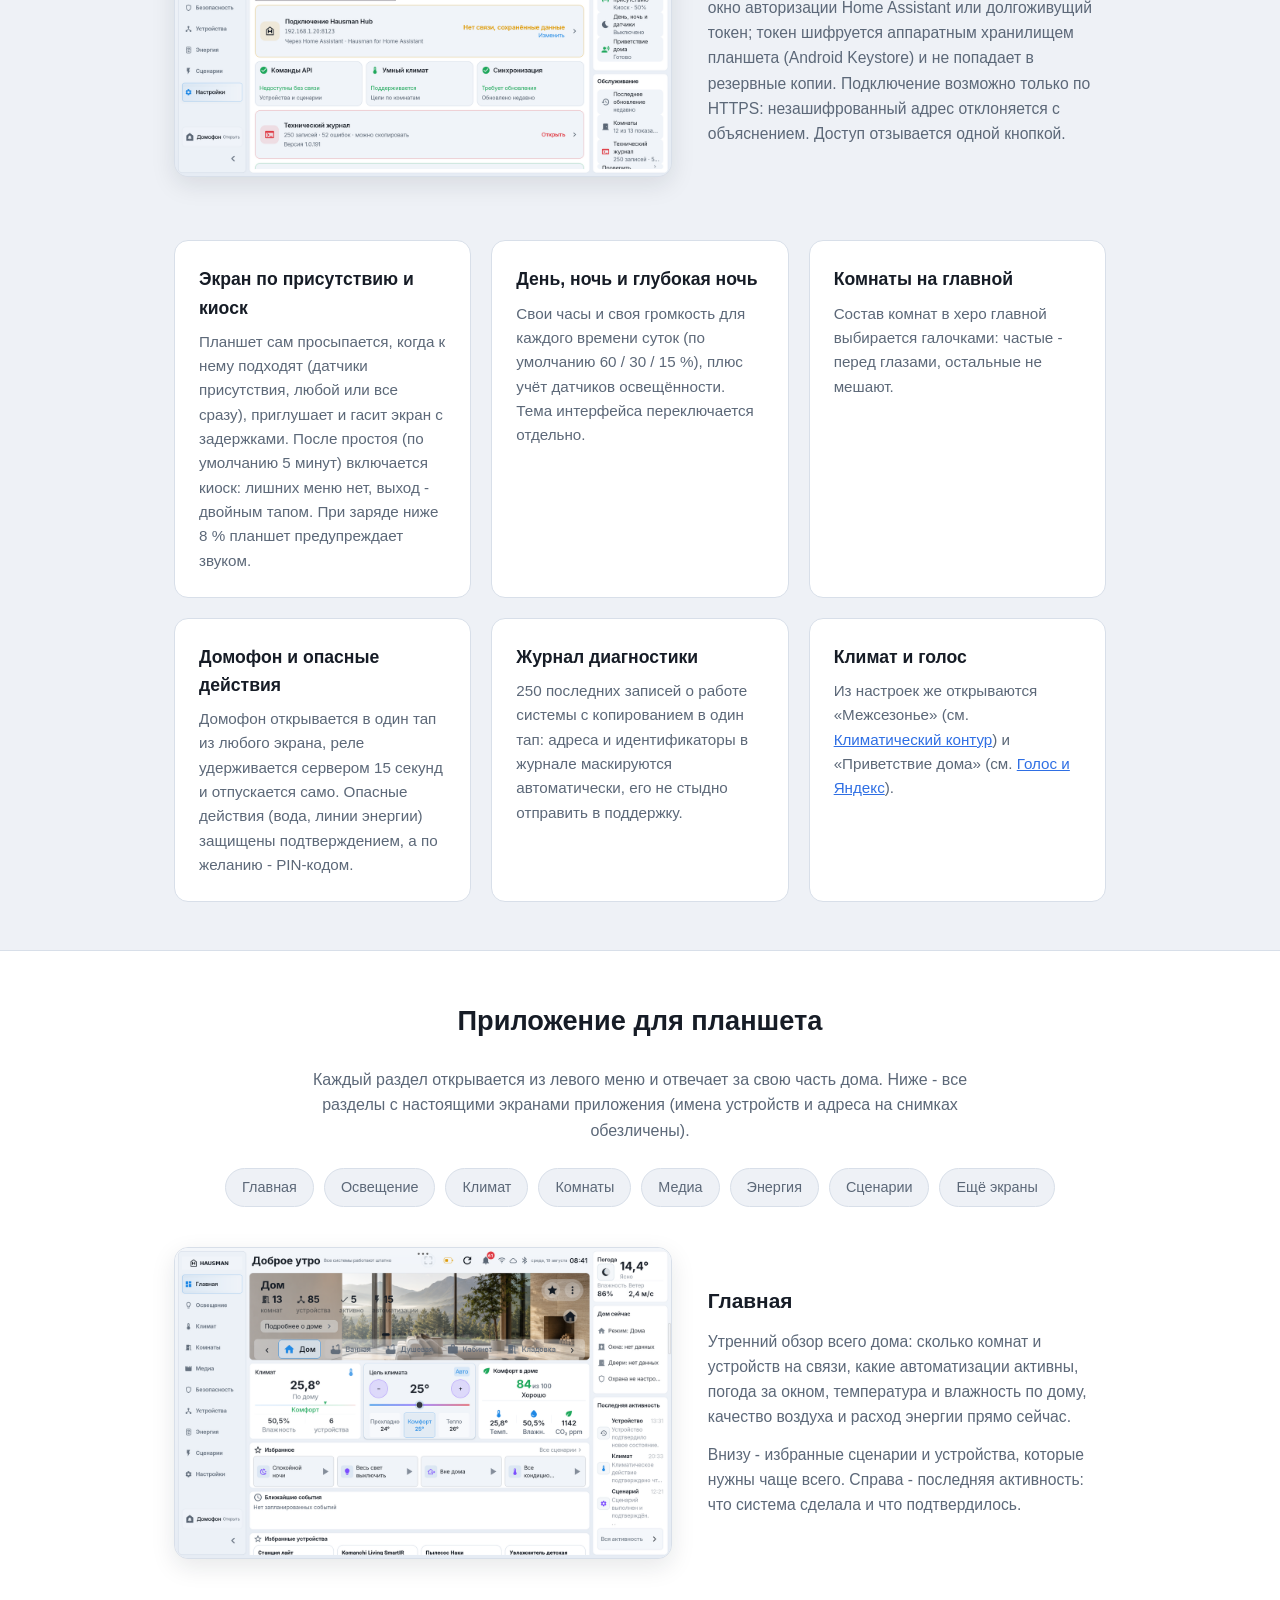
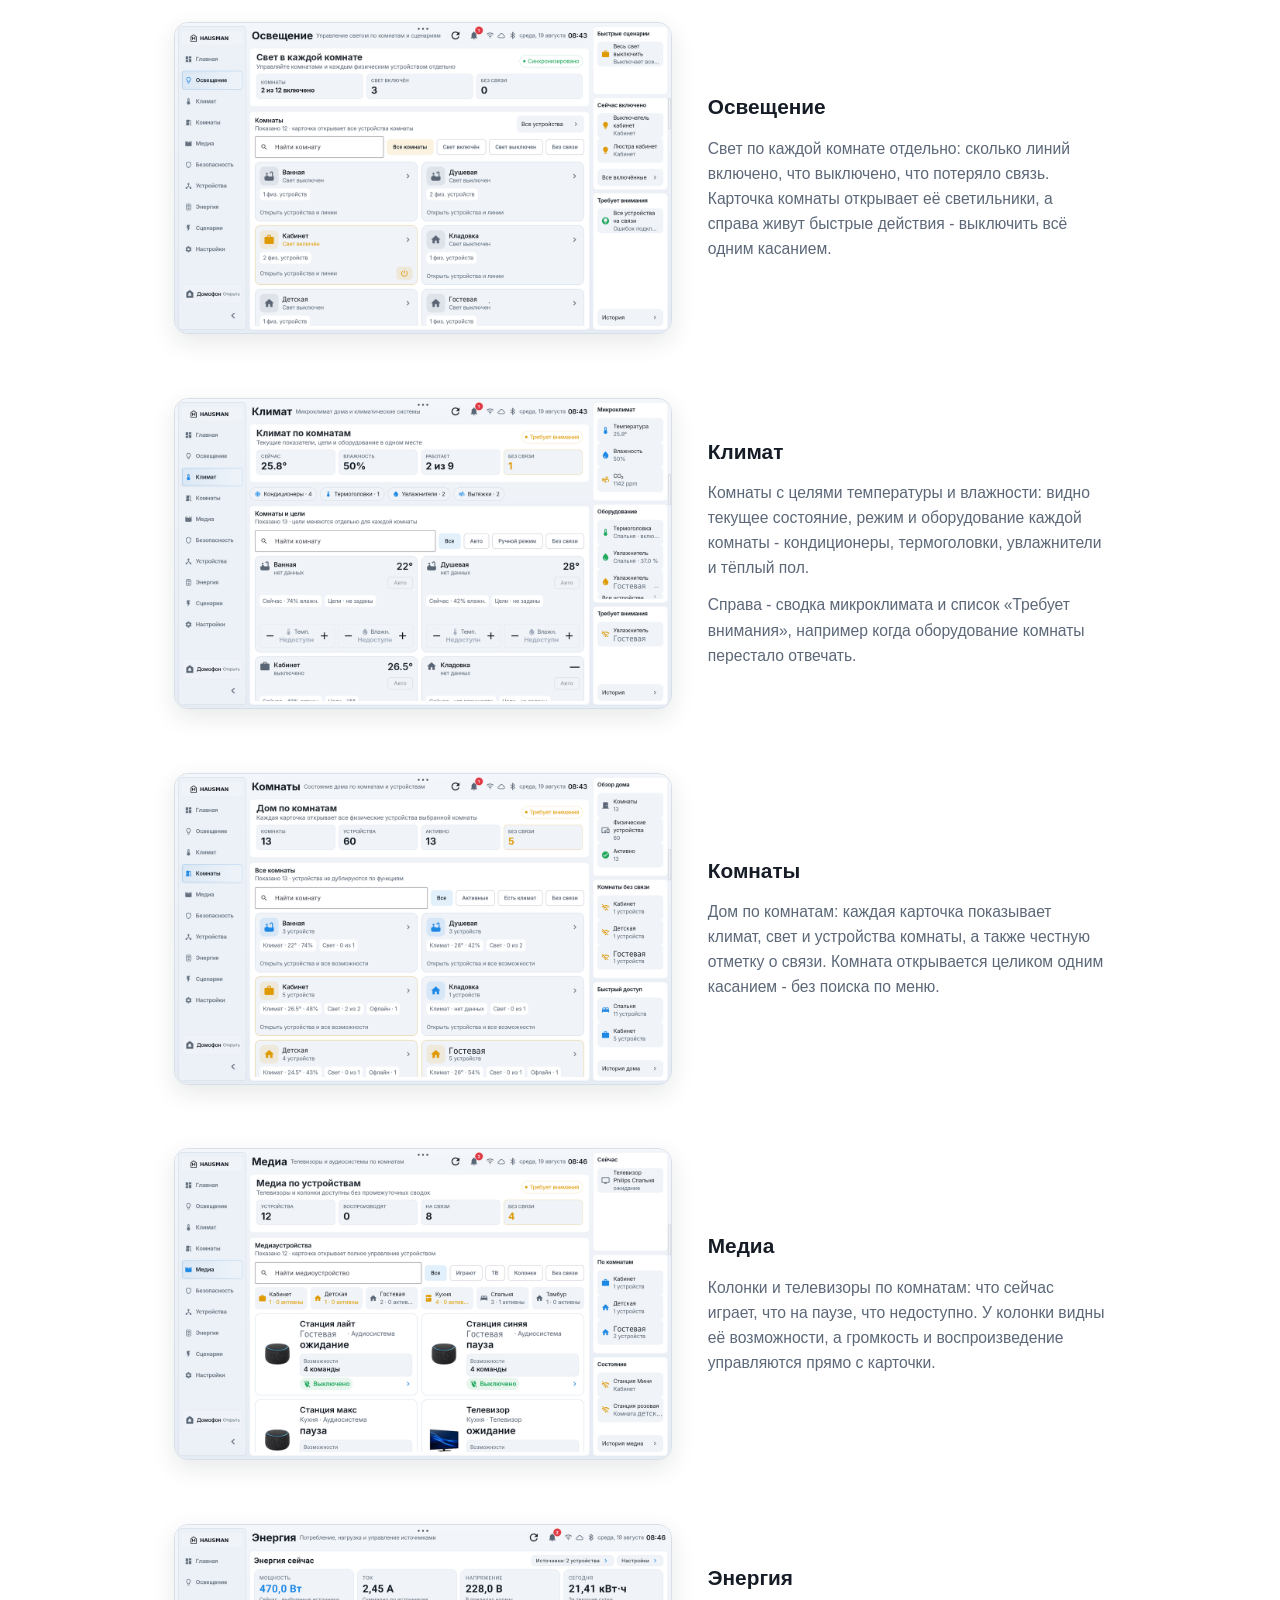
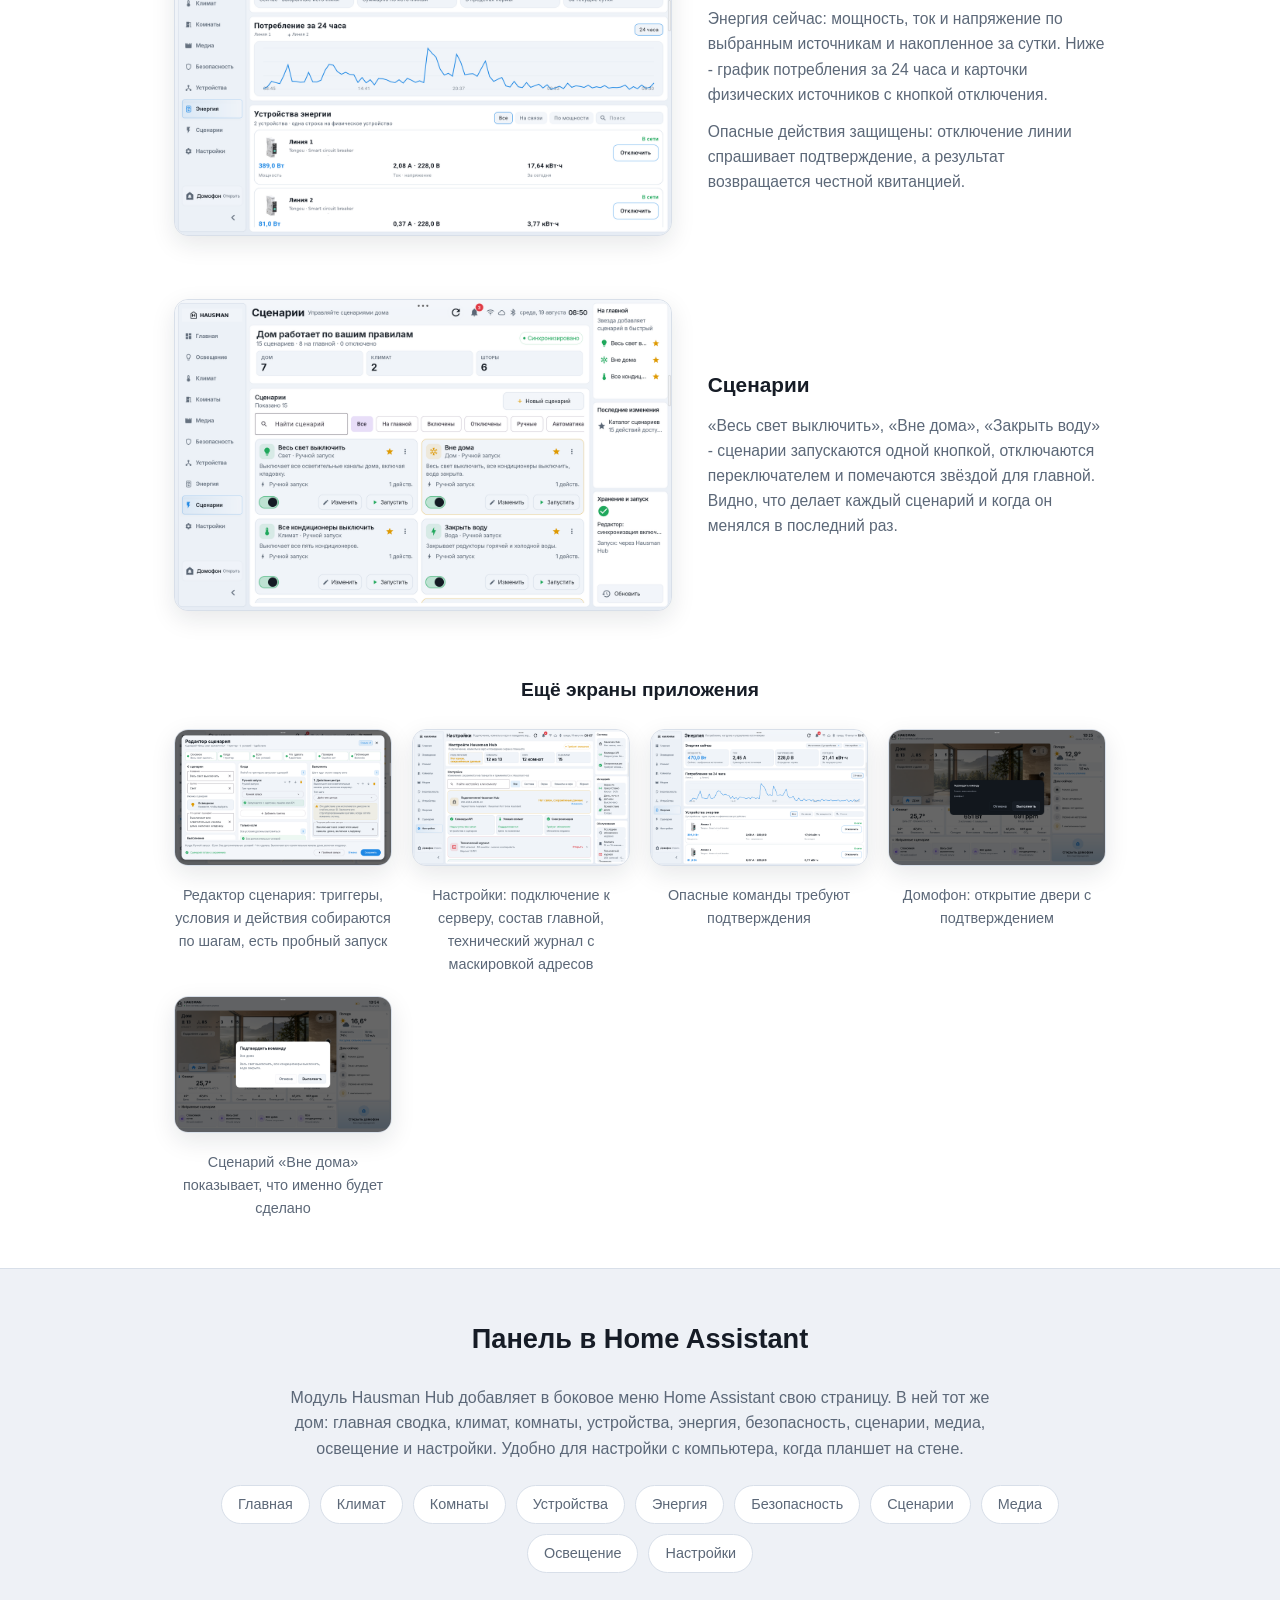
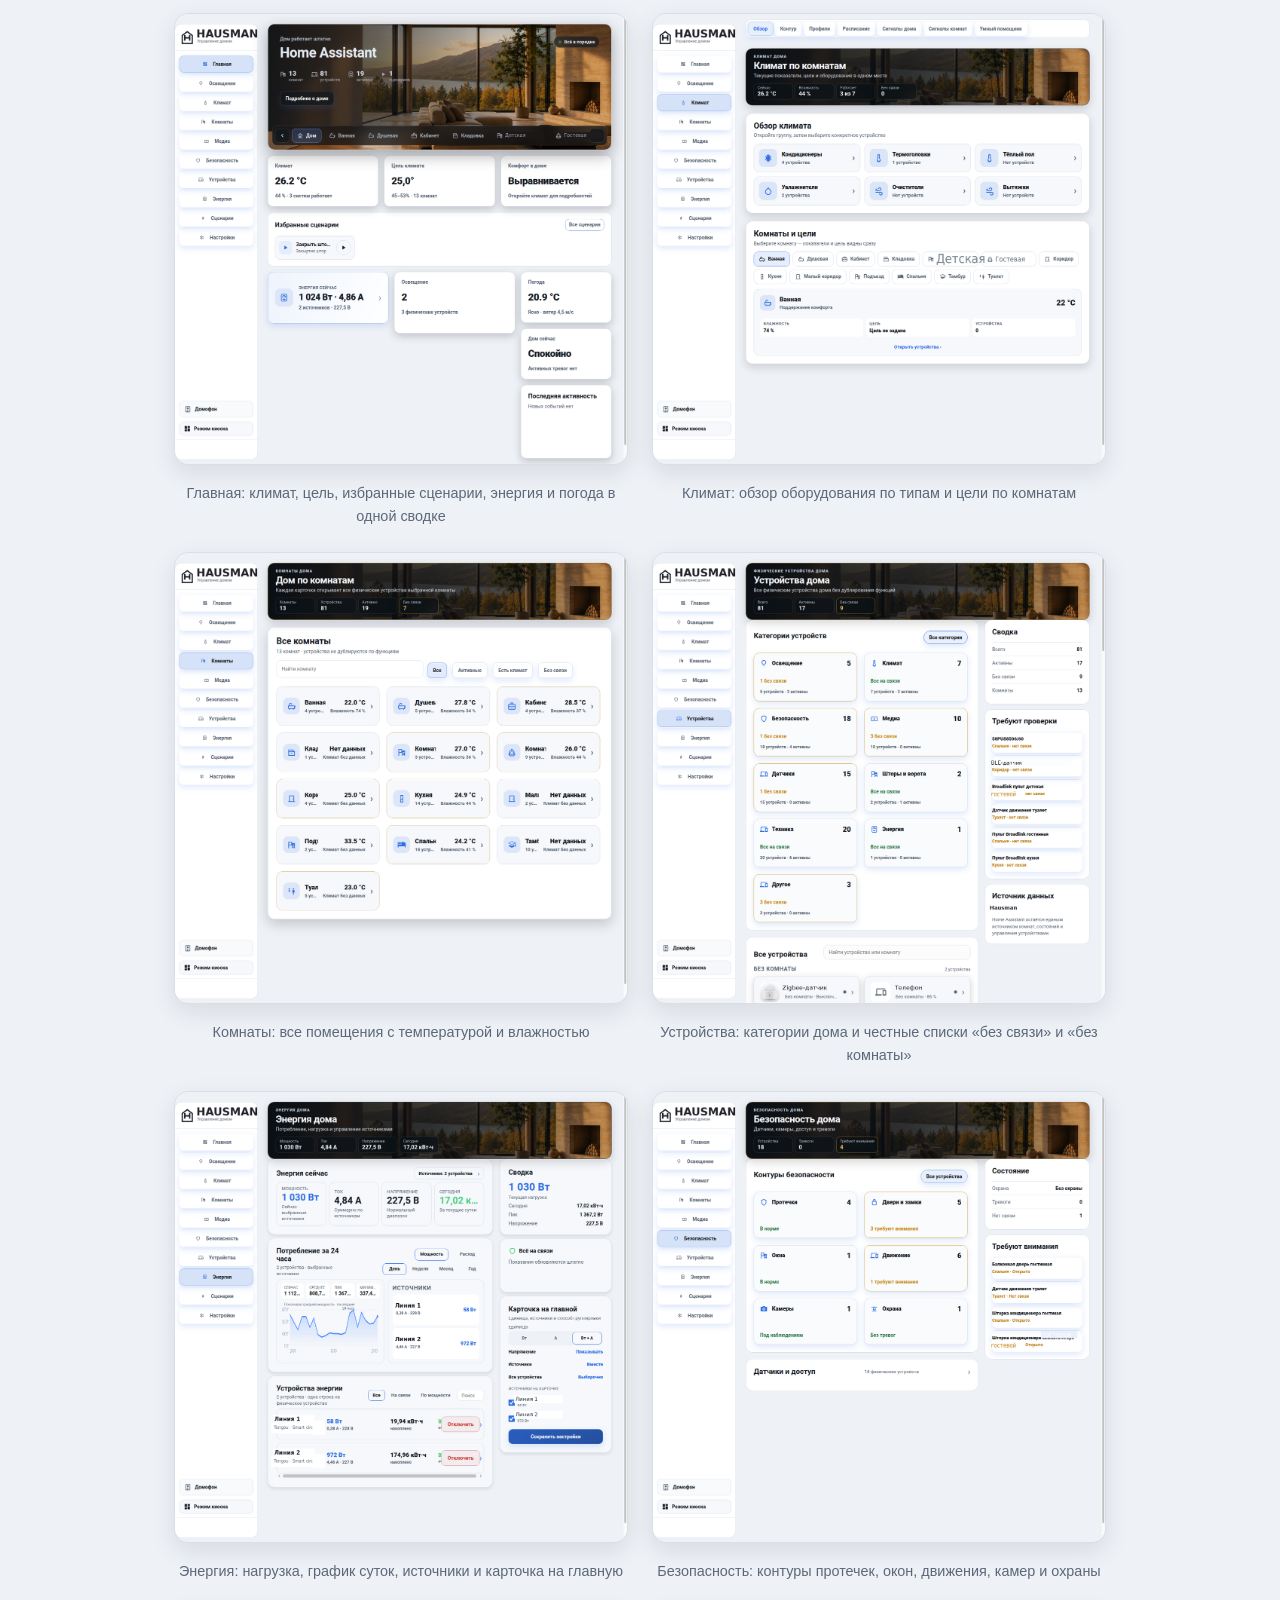
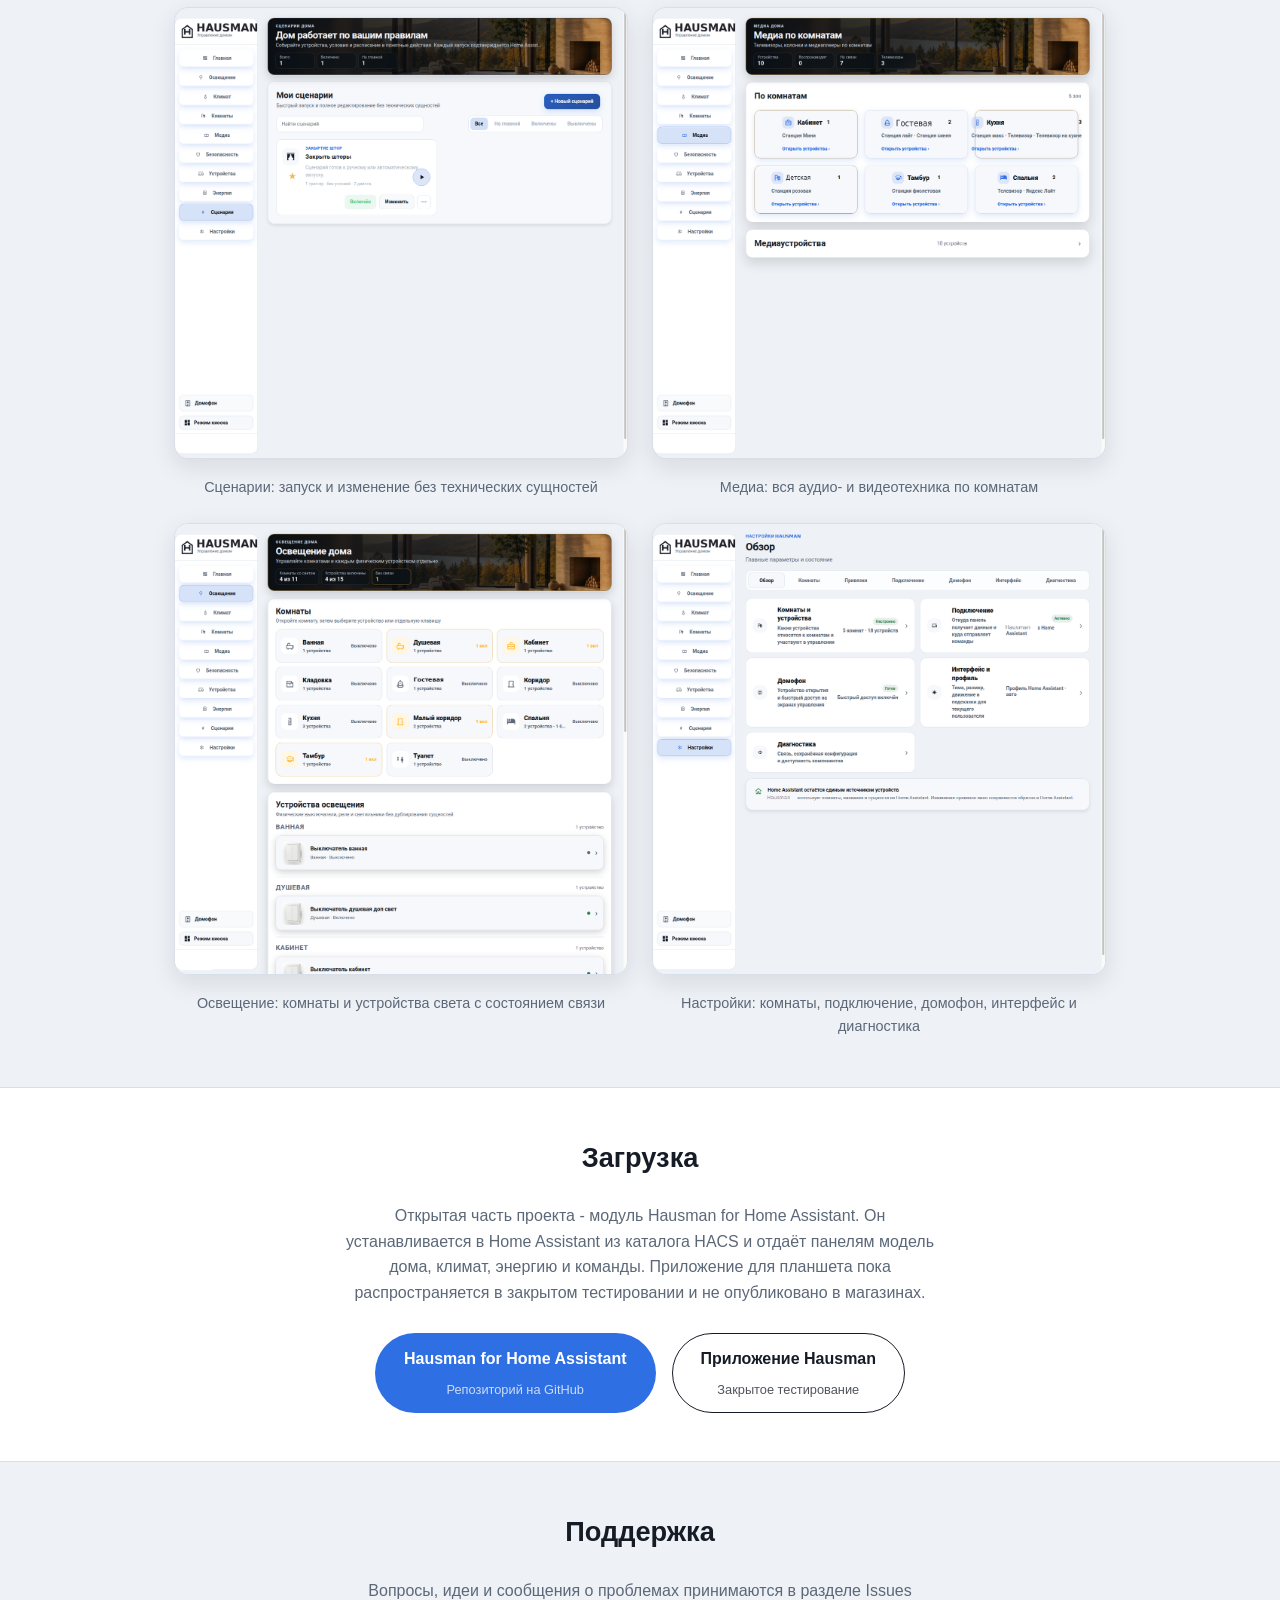
==== commit 945fcd7e: "site: шапка без переноса меню, компактная навигация" ====
--- a/index.html
+++ b/index.html
@@ -20,7 +20,6 @@
       </a>
       <nav class="site-nav">
         <a href="#about">О проекте</a>
-        <a href="#how">Как устроено</a>
         <a href="#climate">Климат</a>
         <a href="#scenarios">Сценарии</a>
         <a href="#voice">Голос</a>
@@ -28,7 +27,6 @@
         <a href="#app">Приложение</a>
         <a href="#ha">Панель в HA</a>
         <a href="#download">Загрузка</a>
-        <a href="#support">Поддержка</a>
       </nav>
     </div>
   </header>
--- a/styles.css
+++ b/styles.css
@@ -57,11 +57,17 @@
   border-radius: 10px;
 }
 
+.site-nav {
+  display: flex;
+  flex-wrap: nowrap;
+  white-space: nowrap;
+}
+
 .site-nav a {
-  margin-left: 22px;
+  margin-left: 18px;
   color: var(--ink-soft);
   text-decoration: none;
-  font-size: 0.95rem;
+  font-size: 0.9rem;
 }
 
 .site-nav a:hover {
@@ -292,6 +298,15 @@
     font-size: 1.8rem;
   }
 
+  .site-header .container {
+    flex-wrap: wrap;
+    gap: 10px;
+  }
+
+  .site-nav {
+    flex-wrap: wrap;
+  }
+
   .site-nav a {
     margin-left: 14px;
     font-size: 0.85rem;
